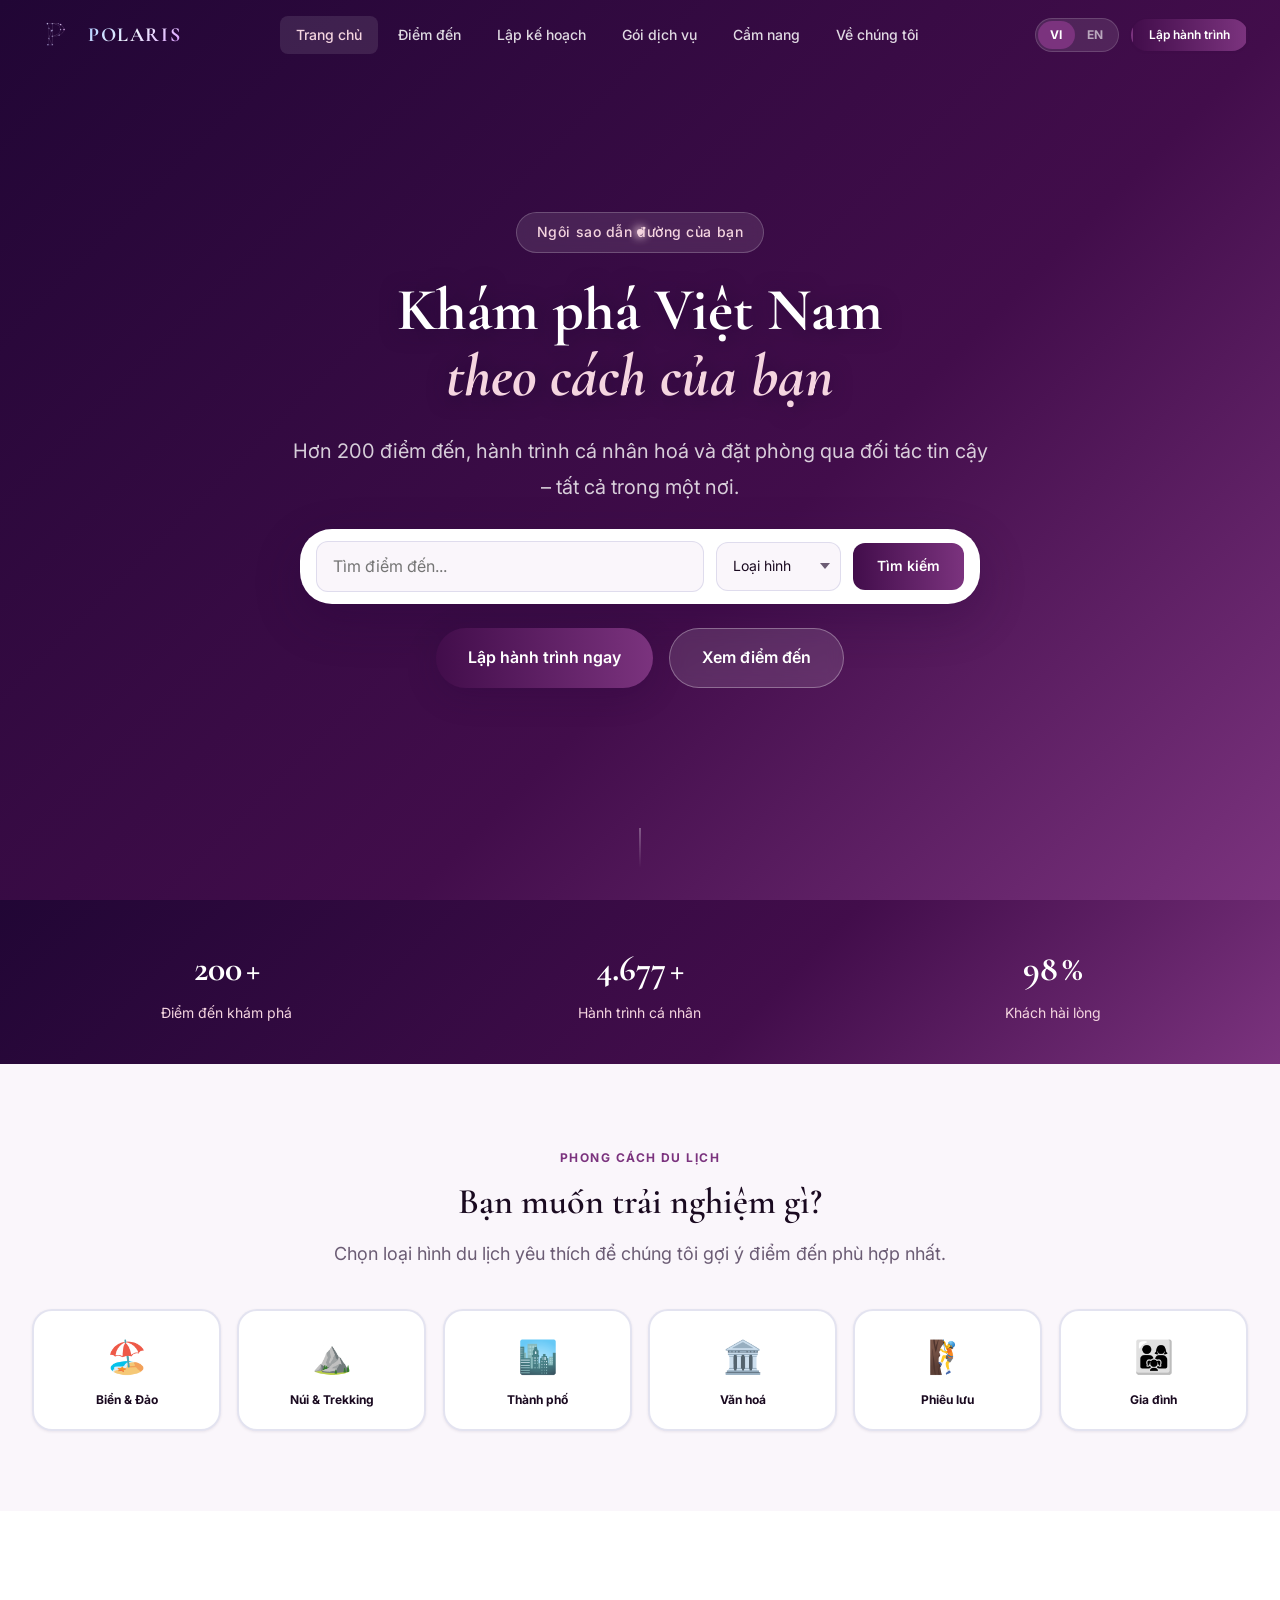
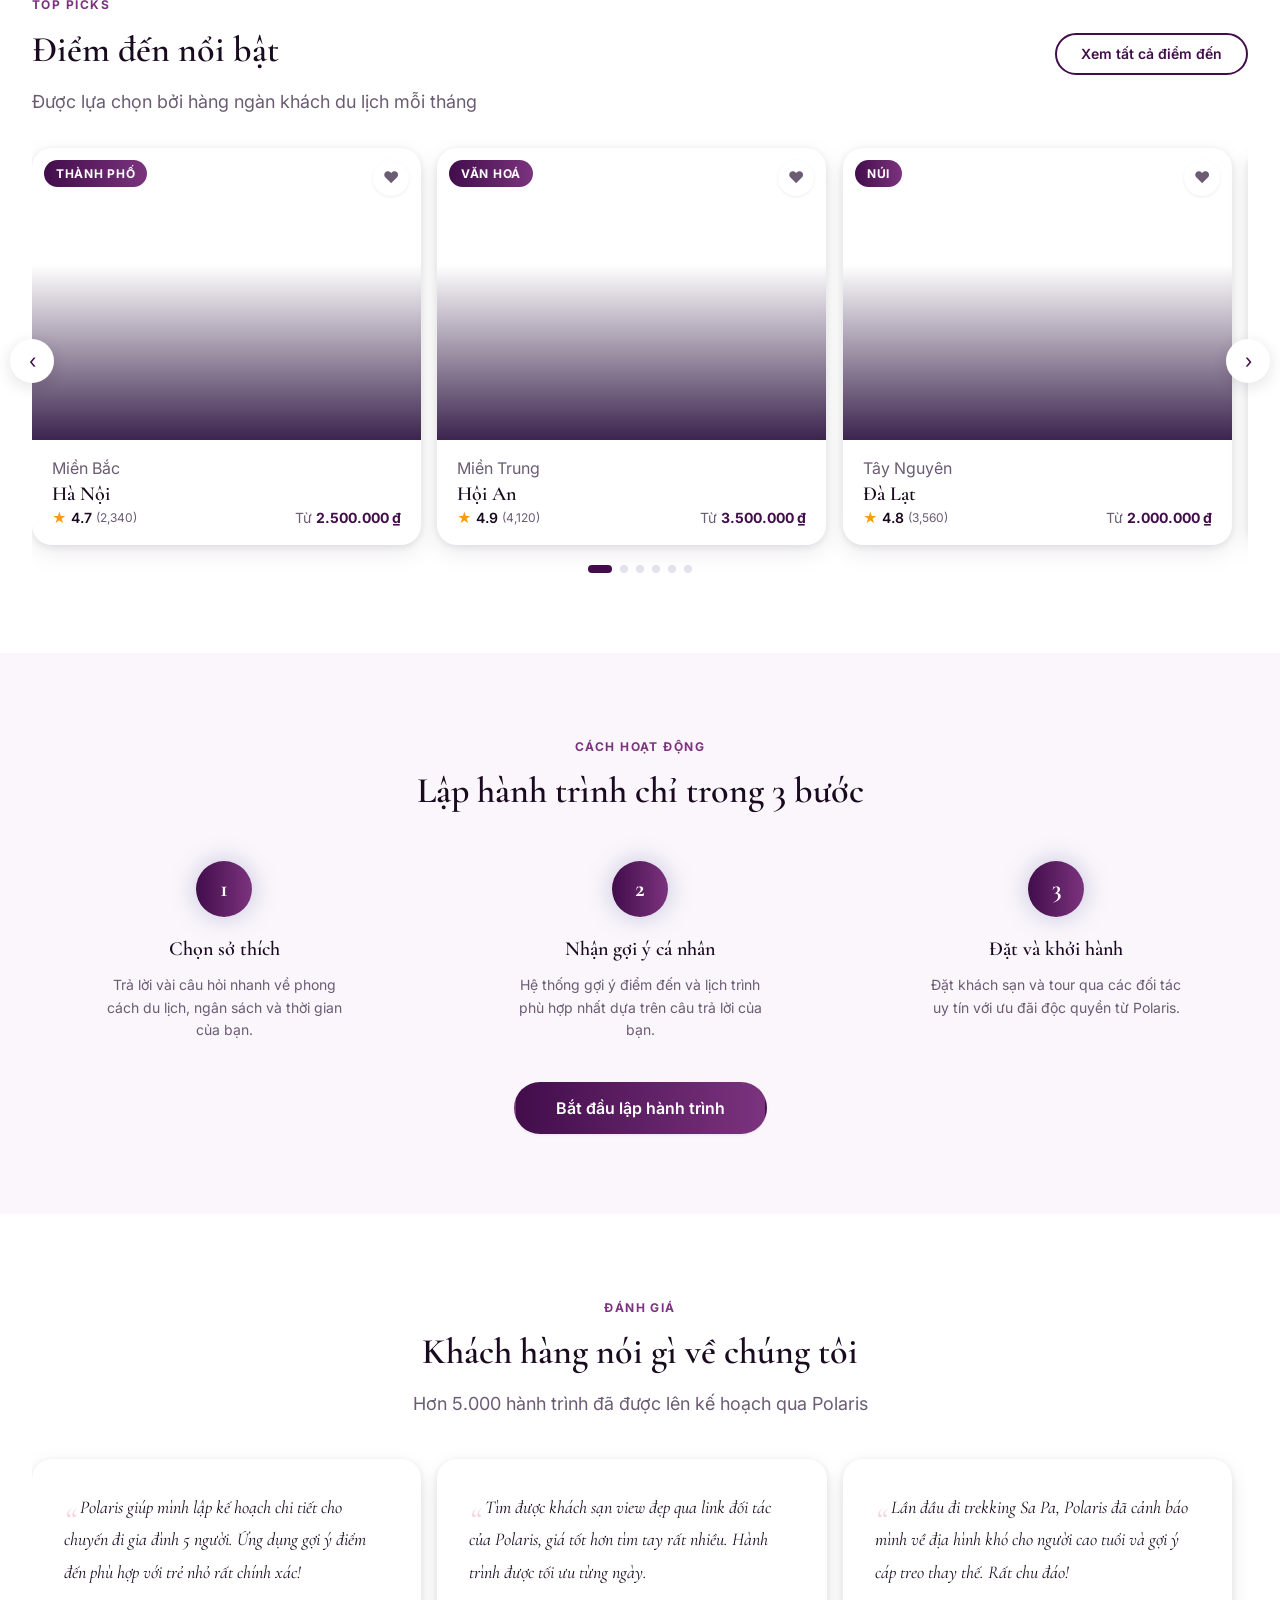
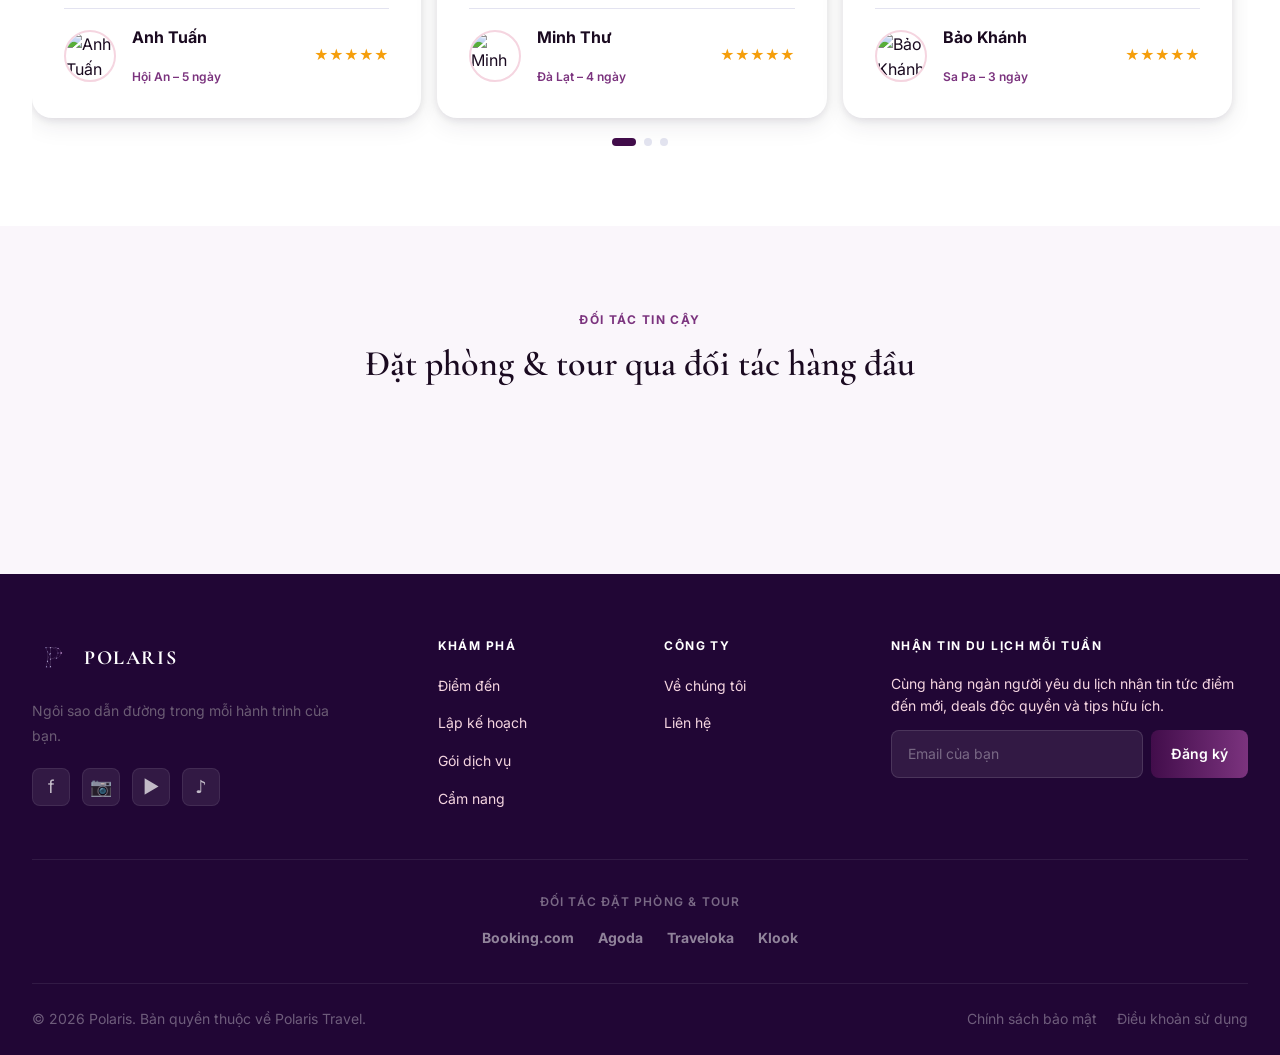
==== index.html @ 4ac60dcd "first commit" ====
<!doctype html>
<html lang="vi">
    <head>
        <meta charset="UTF-8" />
        <meta name="viewport" content="width=device-width, initial-scale=1.0" />
        <title>Polaris – Ngôi Sao Dẫn Đường Du Lịch Việt Nam</title>
        <meta
            name="description"
            content="Khám phá 200+ điểm đến Việt Nam, lập hành trình cá nhân hoá và đặt phòng qua đối tác tin cậy – tất cả trên Polaris."
        />
        <link rel="canonical" href="index.html" />

        <!-- Open Graph -->
        <meta
            property="og:title"
            content="Polaris – Du lịch Việt Nam theo cách của bạn"
        />
        <meta
            property="og:description"
            content="Hơn 200 điểm đến, hành trình cá nhân hoá và đặt phòng qua Booking.com, Agoda, Traveloka, Klook."
        />
        <meta
            property="og:image"
            content="https://images.unsplash.com/photo-1528360983277-13d401cdc186?w=1200&q=80"
        />
        <meta property="og:type" content="website" />

        <!-- Fonts -->
        <link rel="preconnect" href="https://fonts.googleapis.com" />
        <link rel="preconnect" href="https://fonts.gstatic.com" crossorigin />
        <link
            href="https://fonts.googleapis.com/css2?family=Cormorant+Garamond:ital,wght@0,400;0,600;0,700;1,400&family=Inter:wght@400;500;600;700&display=swap"
            rel="stylesheet"
        />

        <!-- CSS -->
        <link rel="stylesheet" href="css/variables.css" />
        <link rel="stylesheet" href="css/reset.css" />
        <link rel="stylesheet" href="css/base.css" />
        <link rel="stylesheet" href="css/layout.css" />
        <link rel="stylesheet" href="css/components/navbar.css" />
        <link rel="stylesheet" href="css/components/footer.css" />
        <link rel="stylesheet" href="css/components/hero.css" />
        <link rel="stylesheet" href="css/components/cards.css" />
        <link rel="stylesheet" href="css/components/buttons.css" />
        <link rel="stylesheet" href="css/components/forms.css" />
        <link rel="stylesheet" href="css/components/carousel.css" />
        <link rel="stylesheet" href="css/components/toast.css" />

        <style>
            /* === HOME-SPECIFIC === */
            .stats-strip {
                background: var(--gradient-hero);
                padding-block: var(--space-10);
            }
            .stats-strip .container {
                display: grid;
                grid-template-columns: repeat(3, 1fr);
                gap: var(--space-6);
                text-align: center;
            }
            .stat__number {
                font-family: var(--font-display);
                font-size: var(--text-4xl);
                font-weight: 700;
                color: white;
            }
            .stat__label {
                font-size: var(--text-sm);
                color: var(--text-on-dark-muted);
                margin-top: var(--space-1);
            }

            .pref-tiles {
                display: grid;
                grid-template-columns: repeat(3, 1fr);
                gap: var(--space-4);
            }
            @media (min-width: 640px) {
                .pref-tiles {
                    grid-template-columns: repeat(6, 1fr);
                }
            }
            .pref-tile {
                display: flex;
                flex-direction: column;
                align-items: center;
                gap: var(--space-2);
                padding: var(--space-5) var(--space-3);
                background: white;
                border-radius: var(--radius-xl);
                border: 2px solid var(--border-color);
                text-decoration: none;
                font-size: var(--text-xs);
                font-weight: 700;
                color: var(--text-primary);
                text-align: center;
                transition:
                    border-color 0.5s ease,
                    background 0.5s ease,
                    transform 0.5s ease,
                    box-shadow 0.5s ease,
                    color 0.5s ease;
                will-change: transform;
                box-shadow: var(--shadow-sm);
            }
            .pref-tile:hover {
                border-color: var(--color-secondary);
                background: rgba(102, 103, 171, 0.05);
                transform: translateY(-3px);
                box-shadow: var(--shadow-md);
                color: var(--color-primary);
            }
            .pref-tile__icon {
                font-size: 2rem;
                transition: transform 280ms cubic-bezier(0.34, 1.56, 0.64, 1);
            }

            .how-it-works {
                position: relative;
            }
            .how-steps {
                display: grid;
                grid-template-columns: 1fr;
                gap: var(--space-8);
            }
            @media (min-width: 768px) {
                .how-steps {
                    grid-template-columns: repeat(3, 1fr);
                }
            }
            .how-step {
                text-align: center;
            }
            .how-step__number {
                width: 56px;
                height: 56px;
                border-radius: 50%;
                background: var(--gradient-cta);
                color: white;
                font-family: var(--font-display);
                font-size: var(--text-2xl);
                font-weight: 700;
                display: flex;
                align-items: center;
                justify-content: center;
                margin: 0 auto var(--space-5);
                box-shadow: var(--shadow-glow);
            }
            .how-step__title {
                font-family: var(--font-display);
                font-size: var(--text-xl);
                color: var(--text-primary);
                margin-bottom: var(--space-3);
            }
            .how-step__desc {
                font-size: var(--text-sm);
                color: var(--text-muted);
                max-width: 28ch;
                margin-inline: auto;
            }

            .partner-marquee {
                overflow: hidden;
                padding-block: var(--space-6);
                width: 80%;
                max-width: 960px;
                margin-inline: auto;
                position: relative;
                mask-image: linear-gradient(
                    to right,
                    transparent 0%,
                    black 8%,
                    black 92%,
                    transparent 100%
                );
                -webkit-mask-image: linear-gradient(
                    to right,
                    transparent 0%,
                    black 8%,
                    black 92%,
                    transparent 100%
                );
            }
            .partner-marquee__track {
                display: flex;
                gap: var(--space-12);
                align-items: center;
                animation: marquee 60s linear infinite;
                width: max-content;
                will-change: transform;
            }
            .partner-marquee:hover .partner-marquee__track {
                animation-play-state: paused;
            }
            @keyframes marquee {
                from {
                    transform: translateX(0);
                }
                to {
                    transform: translateX(-50%);
                }
            }
            .partner-marquee__logo {
                height: 28px;
                opacity: 0.5;
                filter: grayscale(1);
                flex-shrink: 0;
                transition:
                    opacity 1s ease,
                    filter 0.8s ease;
            }
            .partner-marquee__logo:hover {
                opacity: 1;
                filter: grayscale(0);
            }

            .newsletter-section {
                background: var(--gradient-hero);
                padding-block: var(--space-16);
                text-align: center;
            }
            .newsletter-form {
                display: flex;
                gap: var(--space-3);
                max-width: 480px;
                margin-inline: auto;
                flex-wrap: wrap;
                justify-content: center;
                margin-top: var(--space-6);
            }
            .newsletter-input {
                flex: 1;
                min-width: 200px;
                padding: var(--space-4) var(--space-5);
                background: rgba(255, 255, 255, 0.12);
                border: 1px solid rgba(255, 255, 255, 0.25);
                border-radius: var(--radius-full);
                color: white;
                font-size: var(--text-base);
            }
            .newsletter-input::placeholder {
                color: rgba(255, 255, 255, 0.5);
            }
            .newsletter-input:focus {
                outline: none;
                background: rgba(255, 255, 255, 0.18);
                border-color: white;
            }

            /* === SEARCH ACTION MODAL === */
            .search-modal {
                position: fixed;
                inset: 0;
                z-index: var(--z-modal);
                display: flex;
                align-items: center;
                justify-content: center;
                padding: var(--space-4);
            }
            .search-modal[hidden] {
                display: none;
            }
            .search-modal__backdrop {
                position: absolute;
                inset: 0;
                background: rgba(33, 6, 53, 0.65);
                backdrop-filter: blur(4px);
            }
            .search-modal__card {
                position: relative;
                background: white;
                border-radius: var(--radius-2xl);
                padding: var(--space-8);
                max-width: 480px;
                width: 100%;
                box-shadow: var(--shadow-xl);
                z-index: 1;
            }
            .search-modal__close {
                position: absolute;
                top: var(--space-4);
                right: var(--space-4);
                width: 32px;
                height: 32px;
                border-radius: 50%;
                background: var(--bg-alt);
                color: var(--text-muted);
                font-size: var(--text-base);
                display: flex;
                align-items: center;
                justify-content: center;
                transition: background var(--transition-fast);
            }
            .search-modal__close:hover {
                background: var(--border-color);
            }
            .search-modal__title {
                font-family: var(--font-display);
                font-size: var(--text-2xl);
                color: var(--text-primary);
                margin-bottom: var(--space-2);
            }
            .search-modal__query {
                font-size: var(--text-sm);
                color: var(--color-secondary);
                font-weight: 600;
                margin-bottom: var(--space-6);
                min-height: 1.2em;
            }
            /* Planner quick-start modal */
            .planner-modal-section {
                margin-bottom: var(--space-5);
            }
            .planner-modal-label {
                font-weight: 700;
                font-size: var(--text-sm);
                color: var(--text-primary);
                margin-bottom: var(--space-3);
            }
            .planner-modal-chips {
                display: flex;
                flex-wrap: wrap;
                gap: var(--space-2);
            }
            .planner-chip {
                padding: var(--space-2) var(--space-4);
                border: 2px solid var(--border-color);
                border-radius: var(--radius-full);
                font-size: var(--text-sm);
                font-weight: 600;
                color: var(--text-muted);
                background: white;
                cursor: pointer;
                transition:
                    border-color var(--transition-fast),
                    background var(--transition-fast),
                    color var(--transition-fast);
            }
            .planner-chip:hover {
                border-color: var(--color-secondary);
                color: var(--color-primary);
            }
            .planner-chip.is-active {
                border-color: var(--color-secondary);
                background: rgba(102, 103, 171, 0.1);
                color: var(--color-primary);
            }
        </style>
    </head>
    <body>
        <!-- Skip link -->
        <a href="#main" class="skip-link" data-i18n="nav.skip"
            >Bỏ qua đến nội dung chính</a
        >

        <!-- ===== NAVBAR ===== -->
        <header class="navbar navbar--transparent">
            <div class="navbar__inner">
                <a href="index.html" class="navbar__brand">
                    <img
                        src="assets/images/logo.png"
                        alt="Polaris logo"
                        class="navbar__logo"
                    />
                    <span class="navbar__name">POLARIS</span>
                </a>

                <nav class="navbar__links" aria-label="Main navigation">
                    <a
                        href="index.html"
                        class="navbar__link"
                        data-nav-page="index.html"
                        data-i18n="nav.home"
                        >Trang chủ</a
                    >
                    <a
                        href="destinations.html"
                        class="navbar__link"
                        data-nav-page="destinations.html"
                        data-i18n="nav.destinations"
                        >Điểm đến</a
                    >
                    <a
                        href="planner.html"
                        class="navbar__link"
                        data-nav-page="planner.html"
                        data-i18n="nav.planner"
                        >Lập kế hoạch</a
                    >
                    <a
                        href="packages.html"
                        class="navbar__link"
                        data-nav-page="packages.html"
                        data-i18n="nav.packages"
                        >Gói dịch vụ</a
                    >
                    <a
                        href="blog.html"
                        class="navbar__link"
                        data-nav-page="blog.html"
                        data-i18n="nav.blog"
                        >Cẩm nang</a
                    >
                    <a
                        href="about.html"
                        class="navbar__link"
                        data-nav-page="about.html"
                        data-i18n="nav.about"
                        >Về chúng tôi</a
                    >
                </nav>

                <div class="navbar__actions">
                    <div
                        class="lang-toggle"
                        role="group"
                        aria-label="Chọn ngôn ngữ"
                    >
                        <button
                            class="lang-toggle__btn lang-toggle__btn--active"
                            data-lang="vi"
                        >
                            VI
                        </button>
                        <button class="lang-toggle__btn" data-lang="en">
                            EN
                        </button>
                    </div>
                    <a
                        href="planner.html"
                        class="navbar__cta btn btn--primary btn--sm"
                        data-i18n="nav.cta"
                        >Lập hành trình</a
                    >
                    <button
                        class="navbar__hamburger"
                        aria-expanded="false"
                        aria-controls="mobile-menu"
                        aria-label="Mở menu"
                    >
                        <span></span><span></span><span></span>
                    </button>
                </div>
            </div>

            <!-- Mobile menu -->
            <nav
                id="mobile-menu"
                class="navbar__mobile"
                aria-label="Mobile navigation"
            >
                <a
                    href="index.html"
                    class="navbar__mobile-link"
                    data-nav-page="index.html"
                    data-i18n="nav.home"
                    >Trang chủ</a
                >
                <a
                    href="destinations.html"
                    class="navbar__mobile-link"
                    data-nav-page="destinations.html"
                    data-i18n="nav.destinations"
                    >Điểm đến</a
                >
                <a
                    href="planner.html"
                    class="navbar__mobile-link"
                    data-nav-page="planner.html"
                    data-i18n="nav.planner"
                    >Lập kế hoạch</a
                >
                <a
                    href="packages.html"
                    class="navbar__mobile-link"
                    data-nav-page="packages.html"
                    data-i18n="nav.packages"
                    >Gói dịch vụ</a
                >
                <a
                    href="blog.html"
                    class="navbar__mobile-link"
                    data-nav-page="blog.html"
                    data-i18n="nav.blog"
                    >Cẩm nang</a
                >
                <a
                    href="about.html"
                    class="navbar__mobile-link"
                    data-nav-page="about.html"
                    data-i18n="nav.about"
                    >Về chúng tôi</a
                >
                <a
                    href="contact.html"
                    class="navbar__mobile-link"
                    data-nav-page="contact.html"
                    data-i18n="nav.contact"
                    >Liên hệ</a
                >
                <div class="navbar__mobile-actions">
                    <div
                        class="lang-toggle"
                        role="group"
                        aria-label="Chọn ngôn ngữ"
                    >
                        <button
                            class="lang-toggle__btn lang-toggle__btn--active"
                            data-lang="vi"
                        >
                            VI
                        </button>
                        <button class="lang-toggle__btn" data-lang="en">
                            EN
                        </button>
                    </div>
                    <a
                        href="planner.html"
                        class="navbar__mobile-cta btn btn--primary"
                        data-i18n="nav.cta"
                        >Lập hành trình</a
                    >
                </div>
            </nav>
        </header>

        <!-- ===== MAIN ===== -->
        <main id="main" class="main--hero">
            <!-- ===== HERO ===== -->
            <section class="hero" aria-label="Hero">
                <div
                    class="hero__bg"
                    style="
                        background-image: url(&quot;https://images.unsplash.com/photo-1528360983277-13d401cdc186?w=1600&q=80&quot;);
                    "
                ></div>
                <canvas id="star-canvas" aria-hidden="true"></canvas>

                <div class="hero__content">
                    <span class="hero__label">
                        <span class="hero__label-dot" aria-hidden="true"></span>
                        <span data-i18n="hero.label"
                            >Ngôi sao dẫn đường của bạn</span
                        >
                    </span>

                    <h1 class="hero__title">
                        <span data-i18n="hero.title.line1"
                            >Khám phá Việt Nam</span
                        ><br />
                        <em data-i18n="hero.title.line2">theo cách của bạn</em>
                    </h1>

                    <p class="hero__subtitle" data-i18n="hero.subtitle">
                        Hơn 200 điểm đến, hành trình cá nhân hoá và đặt phòng
                        qua đối tác tin cậy – tất cả trong một nơi.
                    </p>

                    <!-- Search bar -->
                    <div class="hero__search" role="search">
                        <div class="hero__search-body">
                            <input
                                class="hero__search-input"
                                type="search"
                                id="hero-search"
                                placeholder="Tìm điểm đến..."
                                autocomplete="off"
                                list="dest-suggestions"
                            />
                            <datalist id="dest-suggestions"></datalist>
                            <select
                                class="hero__search-select"
                                id="type-filter"
                                aria-label="Lọc theo loại hình"
                            >
                                <option value="" data-i18n="dest.filter.type">
                                    Loại hình
                                </option>
                                <option
                                    value="beach"
                                    data-i18n="dest.type.beach"
                                >
                                    Biển
                                </option>
                                <option
                                    value="mountain"
                                    data-i18n="dest.type.mountain"
                                >
                                    Núi
                                </option>
                                <option value="city" data-i18n="dest.type.city">
                                    Thành phố
                                </option>
                                <option
                                    value="cultural"
                                    data-i18n="dest.type.cultural"
                                >
                                    Văn hoá
                                </option>
                                <option
                                    value="nature"
                                    data-i18n="dest.type.nature"
                                >
                                    Thiên nhiên
                                </option>
                                <option
                                    value="adventure"
                                    data-i18n="dest.type.adventure"
                                >
                                    Phiêu lưu
                                </option>
                            </select>
                            <button
                                class="hero__search-btn"
                                id="hero-search-btn"
                                data-i18n="hero.search.btn"
                            >
                                🔍 Tìm điểm đến
                            </button>
                        </div>
                    </div>

                    <div class="hero__ctas">
                        <button
                            class="btn-hero-primary"
                            id="hero-planner-cta"
                            data-i18n="hero.cta.primary"
                        >
                            ✨ Lập hành trình ngay
                        </button>
                        <a
                            href="destinations.html"
                            class="btn-hero-secondary"
                            data-i18n="hero.cta.secondary"
                            >Xem điểm đến →</a
                        >
                    </div>
                </div>

                <div class="hero__scroll" aria-hidden="true">
                    <div class="hero__scroll-line"></div>
                </div>
            </section>

            <!-- ===== STATS STRIP ===== -->
            <section class="stats-strip" aria-label="Statistics">
                <div class="container">
                    <div class="text-center">
                        <span
                            class="stat__number"
                            id="stat-destinations"
                            data-target="200"
                            >0</span
                        >
                        <span class="stat__number">+</span>
                        <p
                            class="stat__label"
                            data-i18n="stats.destinations_label"
                        >
                            Điểm đến khám phá
                        </p>
                    </div>
                    <div class="text-center">
                        <span
                            class="stat__number"
                            id="stat-itineraries"
                            data-target="5000"
                            >0</span
                        >
                        <span class="stat__number">+</span>
                        <p
                            class="stat__label"
                            data-i18n="stats.itineraries_label"
                        >
                            Hành trình cá nhân
                        </p>
                    </div>
                    <div class="text-center">
                        <span
                            class="stat__number"
                            id="stat-satisfaction"
                            data-target="98"
                            >0</span
                        >
                        <span class="stat__number">%</span>
                        <p
                            class="stat__label"
                            data-i18n="stats.satisfaction_label"
                        >
                            Khách hài lòng
                        </p>
                    </div>
                </div>
            </section>

            <!-- ===== PREFERENCE TILES ===== -->
            <section class="section section--alt" aria-labelledby="pref-title">
                <div class="container">
                    <div class="text-center reveal">
                        <span class="section-label" data-i18n="pref.label"
                            >Phong cách du lịch</span
                        >

                        <h2
                            class="section-title"
                            id="pref-title"
                            data-i18n="pref.title"
                        >
                            Bạn muốn trải nghiệm gì?
                        </h2>
                        <p
                            class="section-subtitle"
                            style="margin-inline: auto"
                            data-i18n="pref.subtitle"
                        >
                            Chọn loại hình du lịch yêu thích để chúng tôi gợi ý
                            điểm đến phù hợp nhất.
                        </p>
                    </div>
                    <div
                        class="pref-tiles reveal-group reveal"
                        style="margin-top: var(--space-10)"
                    >
                        <a
                            href="destinations.html?type=beach"
                            class="pref-tile"
                        >
                            <span class="pref-tile__icon">🏖️</span>
                            <span data-i18n="pref.beach">Biển & Đảo</span>
                        </a>
                        <a
                            href="destinations.html?type=mountain"
                            class="pref-tile"
                        >
                            <span class="pref-tile__icon">⛰️</span>
                            <span data-i18n="pref.mountain"
                                >Núi & Trekking</span
                            >
                        </a>
                        <a href="destinations.html?type=city" class="pref-tile">
                            <span class="pref-tile__icon">🏙️</span>
                            <span data-i18n="pref.city">Thành phố</span>
                        </a>
                        <a
                            href="destinations.html?type=cultural"
                            class="pref-tile"
                        >
                            <span class="pref-tile__icon">🏛️</span>
                            <span data-i18n="pref.culture">Văn hoá</span>
                        </a>
                        <a
                            href="destinations.html?type=adventure"
                            class="pref-tile"
                        >
                            <span class="pref-tile__icon">🧗</span>
                            <span data-i18n="pref.adventure">Phiêu lưu</span>
                        </a>
                        <a href="planner.html?group=family" class="pref-tile">
                            <span class="pref-tile__icon">👨‍👩‍👧</span>
                            <span data-i18n="pref.family">Gia đình</span>
                        </a>
                    </div>
                </div>
            </section>

            <!-- ===== FEATURED DESTINATIONS CAROUSEL ===== -->
            <section class="section" aria-labelledby="featured-title">
                <div class="container">
                    <div
                        class="flex--between flex reveal"
                        style="
                            flex-wrap: wrap;
                            gap: var(--space-4);
                            margin-bottom: var(--space-8);
                        "
                    >
                        <div>
                            <span class="section-label">Top picks</span>
                            <h2
                                class="section-title"
                                id="featured-title"
                                data-i18n="featured.title"
                            >
                                Điểm đến nổi bật
                            </h2>
                            <p
                                class="section-subtitle"
                                data-i18n="featured.subtitle"
                            >
                                Được lựa chọn bởi hàng ngàn khách du lịch mỗi
                                tháng
                            </p>
                        </div>
                        <a
                            href="destinations.html"
                            class="btn btn--secondary"
                            data-i18n="featured.viewAll"
                            >Xem tất cả điểm đến</a
                        >
                    </div>

                    <div
                        class="carousel carousel--multi"
                        id="featured-carousel"
                        aria-label="Featured destinations"
                    >
                        <div class="carousel__track-wrap">
                            <div class="carousel__track" id="featured-track">
                                <!-- Cards injected by home.js -->
                            </div>
                        </div>
                        <button
                            class="carousel__btn carousel__btn--prev"
                            aria-label="Trước"
                        >
                            &#8249;
                        </button>
                        <button
                            class="carousel__btn carousel__btn--next"
                            aria-label="Tiếp theo"
                        >
                            &#8250;
                        </button>
                        <div
                            class="carousel__dots"
                            aria-label="Slide navigation"
                        ></div>
                    </div>
                </div>
            </section>

            <!-- ===== HOW IT WORKS ===== -->
            <section
                class="section section--alt how-it-works"
                aria-labelledby="howit-title"
            >
                <div class="container">
                    <div class="text-center reveal">
                        <span class="section-label" data-i18n="howit.label"
                            >Cách hoạt động</span
                        >
                        <h2
                            class="section-title"
                            id="howit-title"
                            data-i18n="howit.title"
                        >
                            Lập hành trình chỉ trong 3 bước
                        </h2>
                    </div>
                    <div
                        class="how-steps reveal-group reveal"
                        style="margin-top: var(--space-12)"
                    >
                        <div class="how-step">
                            <div class="how-step__number" aria-hidden="true">
                                1
                            </div>
                            <h3
                                class="how-step__title"
                                data-i18n="howit.step1.title"
                            >
                                Chọn sở thích
                            </h3>
                            <p
                                class="how-step__desc"
                                data-i18n="howit.step1.desc"
                            >
                                Trả lời vài câu hỏi nhanh về phong cách du lịch,
                                ngân sách và thời gian của bạn.
                            </p>
                        </div>
                        <div class="how-step">
                            <div class="how-step__number" aria-hidden="true">
                                2
                            </div>
                            <h3
                                class="how-step__title"
                                data-i18n="howit.step2.title"
                            >
                                Nhận gợi ý cá nhân
                            </h3>
                            <p
                                class="how-step__desc"
                                data-i18n="howit.step2.desc"
                            >
                                Hệ thống gợi ý điểm đến và lịch trình phù hợp
                                nhất dựa trên câu trả lời của bạn.
                            </p>
                        </div>
                        <div class="how-step">
                            <div class="how-step__number" aria-hidden="true">
                                3
                            </div>
                            <h3
                                class="how-step__title"
                                data-i18n="howit.step3.title"
                            >
                                Đặt và khởi hành
                            </h3>
                            <p
                                class="how-step__desc"
                                data-i18n="howit.step3.desc"
                            >
                                Đặt khách sạn và tour qua các đối tác uy tín với
                                ưu đãi độc quyền từ Polaris.
                            </p>
                        </div>
                    </div>
                    <div
                        class="text-center reveal"
                        style="margin-top: var(--space-10)"
                    >
                        <a
                            href="planner.html"
                            class="btn btn--primary btn--lg"
                            data-i18n="howit.cta"
                            >Bắt đầu lập hành trình</a
                        >
                    </div>
                </div>
            </section>

            <!-- ===== TESTIMONIALS ===== -->
            <section class="section" aria-labelledby="testimonials-title">
                <div class="container">
                    <div
                        class="text-center reveal"
                        style="margin-bottom: var(--space-10)"
                    >
                        <span class="section-label">Đánh giá</span>
                        <h2
                            class="section-title"
                            id="testimonials-title"
                            data-i18n="testimonials.title"
                        >
                            Khách hàng nói gì về chúng tôi
                        </h2>
                        <p
                            class="section-subtitle"
                            style="margin-inline: auto"
                            data-i18n="testimonials.subtitle"
                        >
                            Hơn 5.000 hành trình đã được lên kế hoạch qua
                            Polaris
                        </p>
                    </div>
                    <div
                        class="carousel carousel--multi"
                        id="testimonials-carousel"
                        aria-label="Customer testimonials"
                    >
                        <div class="carousel__track-wrap">
                            <div
                                class="carousel__track"
                                id="testimonials-track"
                            >
                                <!-- Injected by home.js -->
                            </div>
                        </div>
                        <div class="carousel__dots"></div>
                    </div>
                </div>
            </section>

            <!-- ===== PARTNER LOGOS ===== -->
            <section
                class="section section--alt"
                aria-labelledby="partners-title"
            >
                <div class="container text-center reveal">
                    <span class="section-label" data-i18n="partners.label"
                        >Đối tác tin cậy</span
                    >
                    <h2
                        class="section-title"
                        id="partners-title"
                        data-i18n="partners.title"
                    >
                        Đặt phòng & tour qua đối tác hàng đầu
                    </h2>
                </div>
                <div
                    class="partner-marquee"
                    aria-hidden="true"
                    style="margin-top: var(--space-8)"
                >
                    <div class="partner-marquee__track" id="partner-track">
                        <!-- Duplicated for seamless loop by home.js -->
                    </div>
                </div>
            </section>

            <!-- ===== NEWSLETTER ===== -->
        </main>

        <!-- ===== PLANNER QUICK-START MODAL ===== -->
        <div
            id="planner-start-modal"
            class="search-modal"
            hidden
            aria-modal="true"
            role="dialog"
            aria-labelledby="planner-modal-title"
        >
            <div
                class="search-modal__backdrop"
                id="planner-modal-backdrop"
            ></div>
            <div class="search-modal__card" style="max-width: 520px">
                <button
                    class="search-modal__close"
                    id="planner-modal-close"
                    aria-label="Đóng"
                >
                    ✕
                </button>
                <h2 class="search-modal__title" id="planner-modal-title">
                    Lập hành trình của bạn
                </h2>
                <p class="search-modal__query">
                    Trả lời nhanh để Polaris gợi ý phù hợp hơn
                </p>

                <div class="planner-modal-section">
                    <p class="planner-modal-label">Ai đi cùng bạn?</p>
                    <div class="planner-modal-chips" id="modal-group">
                        <button class="planner-chip" data-value="solo">
                            🧑 Một mình
                        </button>
                        <button class="planner-chip" data-value="couple">
                            👫 Cặp đôi
                        </button>
                        <button class="planner-chip" data-value="group">
                            👥 Nhóm bạn
                        </button>
                        <button class="planner-chip" data-value="family">
                            👨‍👩‍👧 Gia đình
                        </button>
                    </div>
                </div>

                <div class="planner-modal-section">
                    <p class="planner-modal-label">Thời gian chuyến đi?</p>
                    <div class="planner-modal-chips" id="modal-duration">
                        <button class="planner-chip" data-value="3">
                            2–3 ngày
                        </button>
                        <button class="planner-chip" data-value="5">
                            4–5 ngày
                        </button>
                        <button class="planner-chip" data-value="7">
                            7 ngày
                        </button>
                        <button class="planner-chip" data-value="10">
                            10+ ngày
                        </button>
                    </div>
                </div>

                <div class="planner-modal-section">
                    <p class="planner-modal-label">Ngân sách dự kiến?</p>
                    <div class="planner-modal-chips" id="modal-budget">
                        <button class="planner-chip" data-value="budget">
                            💚 Tiết kiệm
                        </button>
                        <button class="planner-chip" data-value="mid">
                            💛 Trung bình
                        </button>
                        <button class="planner-chip" data-value="luxury">
                            💜 Cao cấp
                        </button>
                    </div>
                </div>

                <button
                    class="btn btn--primary"
                    id="planner-modal-start"
                    style="width: 100%; margin-top: var(--space-2)"
                >
                    Bắt đầu lập hành trình →
                </button>
            </div>
        </div>

        <!-- ===== FOOTER ===== -->
        <footer class="footer">
            <div class="container">
                <div class="footer__grid">
                    <!-- Brand -->
                    <div class="footer__brand">
                        <div class="footer__logo-wrap">
                            <img
                                src="assets/images/logo.png"
                                alt="Polaris logo"
                                class="footer__logo"
                            />
                            <span class="footer__name">POLARIS</span>
                        </div>
                        <p class="footer__tagline" data-i18n="footer.tagline">
                            Ngôi sao dẫn đường trong mỗi hành trình của bạn.
                        </p>
                        <div class="footer__socials">
                            <a
                                href="#"
                                class="footer__social"
                                aria-label="Facebook"
                                >f</a
                            >
                            <a
                                href="#"
                                class="footer__social"
                                aria-label="Instagram"
                                >📷</a
                            >
                            <a
                                href="#"
                                class="footer__social"
                                aria-label="YouTube"
                                >▶</a
                            >
                            <a
                                href="#"
                                class="footer__social"
                                aria-label="TikTok"
                                >♪</a
                            >
                        </div>
                    </div>
                    <!-- Explore -->
                    <div class="footer__col">
                        <h3
                            class="footer__col-title"
                            data-i18n="footer.links.explore"
                        >
                            Khám phá
                        </h3>
                        <ul class="footer__links">
                            <li>
                                <a
                                    href="destinations.html"
                                    class="footer__link"
                                    data-i18n="nav.destinations"
                                    >Điểm đến</a
                                >
                            </li>
                            <li>
                                <a
                                    href="planner.html"
                                    class="footer__link"
                                    data-i18n="nav.planner"
                                    >Lập kế hoạch</a
                                >
                            </li>
                            <li>
                                <a
                                    href="packages.html"
                                    class="footer__link"
                                    data-i18n="nav.packages"
                                    >Gói dịch vụ</a
                                >
                            </li>
                            <li>
                                <a
                                    href="blog.html"
                                    class="footer__link"
                                    data-i18n="nav.blog"
                                    >Cẩm nang</a
                                >
                            </li>
                        </ul>
                    </div>
                    <!-- Company -->
                    <div class="footer__col">
                        <h3
                            class="footer__col-title"
                            data-i18n="footer.links.company"
                        >
                            Công ty
                        </h3>
                        <ul class="footer__links">
                            <li>
                                <a
                                    href="about.html"
                                    class="footer__link"
                                    data-i18n="nav.about"
                                    >Về chúng tôi</a
                                >
                            </li>
                            <li>
                                <a
                                    href="contact.html"
                                    class="footer__link"
                                    data-i18n="nav.contact"
                                    >Liên hệ</a
                                >
                            </li>
                        </ul>
                    </div>
                    <!-- Newsletter -->
                    <div class="footer__col">
                        <h3
                            class="footer__col-title"
                            data-i18n="footer.newsletter.title"
                        >
                            Nhận tin du lịch mỗi tuần
                        </h3>
                        <div class="footer__newsletter">
                            <p data-i18n="newsletter.subtitle">
                                Cùng hàng ngàn người yêu du lịch nhận tin tức
                                điểm đến mới.
                            </p>
                            <form
                                class="footer__newsletter-form"
                                id="footer-newsletter-form"
                                novalidate
                            >
                                <input
                                    class="footer__newsletter-input"
                                    type="email"
                                    placeholder="Email của bạn"
                                    data-i18n-placeholder="newsletter.placeholder"
                                    aria-label="Email"
                                />
                                <button
                                    type="submit"
                                    class="footer__newsletter-btn"
                                    data-i18n="newsletter.btn"
                                >
                                    Đăng ký
                                </button>
                            </form>
                        </div>
                    </div>
                </div>

                <!-- Partners -->
                <div class="footer__partners">
                    <p
                        class="footer__partners-label"
                        data-i18n="footer.partners"
                    >
                        Đối tác đặt phòng & tour
                    </p>
                    <div class="footer__partner-logos">
                        <span
                            class="footer__partner-logo"
                            style="
                                color: white;
                                font-weight: 700;
                                font-size: var(--text-sm);
                                opacity: 0.5;
                            "
                            >Booking.com</span
                        >
                        <span
                            class="footer__partner-logo"
                            style="
                                color: white;
                                font-weight: 700;
                                font-size: var(--text-sm);
                                opacity: 0.5;
                            "
                            >Agoda</span
                        >
                        <span
                            class="footer__partner-logo"
                            style="
                                color: white;
                                font-weight: 700;
                                font-size: var(--text-sm);
                                opacity: 0.5;
                            "
                            >Traveloka</span
                        >
                        <span
                            class="footer__partner-logo"
                            style="
                                color: white;
                                font-weight: 700;
                                font-size: var(--text-sm);
                                opacity: 0.5;
                            "
                            >Klook</span
                        >
                    </div>
                </div>

                <!-- Bottom -->
                <div class="footer__bottom">
                    <p class="footer__copyright" data-i18n="footer.copyright">
                        © 2026 Polaris. Bản quyền thuộc về Polaris Travel.
                    </p>
                    <div class="footer__legal">
                        <a href="#">Chính sách bảo mật</a>
                        <a href="#">Điều khoản sử dụng</a>
                    </div>
                </div>
            </div>
        </footer>

        <script type="module" src="js/pages/home.js"></script>
    </body>
</html>
---- css/variables.css ----
:root {
    /* === COLOR PALETTE: MOON === */
    --color-lightest: #f5d5e0;
    --color-secondary: #6667ab;
    --color-accent: #7b337e;
    --color-primary: #420d4b;
    --color-darkest: #210635;

    /* Semantic */
    --bg-page: #ffffff;
    --bg-alt: #faf6fb;
    --bg-dark: var(--color-darkest);
    --text-primary: #1a0a20;
    --text-muted: #6b5c74;
    --text-on-dark: #ffffff;
    --text-on-dark-muted: var(--color-lightest);
    --border-color: rgba(102, 103, 171, 0.18);

    /* Gradients */
    --gradient-hero: linear-gradient(
        135deg,
        #210635 0%,
        #420d4b 60%,
        #7b337e 100%
    );
    --gradient-card: linear-gradient(
        180deg,
        transparent 40%,
        rgba(33, 6, 53, 0.88) 100%
    );
    --gradient-cta: linear-gradient(90deg, #420d4b, #7b337e);
    --gradient-soft: linear-gradient(135deg, #faf6fb 0%, #f0e8f5 100%);

    /* === TYPOGRAPHY === */
    --font-display: "Cormorant Garamond", Georgia, serif;
    --font-body: "Inter", system-ui, -apple-system, sans-serif;

    --text-xs: 0.75rem;
    --text-sm: 0.875rem;
    --text-base: 1rem;
    --text-lg: 1.125rem;
    --text-xl: 1.25rem;
    --text-2xl: 1.5rem;
    --text-3xl: 1.875rem;
    --text-4xl: 2.25rem;
    --text-5xl: 3rem;
    --text-6xl: 3.75rem;

    --leading-tight: 1.25;
    --leading-normal: 1.6;
    --leading-loose: 1.8;

    /* === SPACING === */
    --space-1: 0.25rem;
    --space-2: 0.5rem;
    --space-3: 0.75rem;
    --space-4: 1rem;
    --space-5: 1.25rem;
    --space-6: 1.5rem;
    --space-8: 2rem;
    --space-10: 2.5rem;
    --space-12: 3rem;
    --space-16: 4rem;
    --space-20: 5rem;
    --space-24: 6rem;

    /* === LAYOUT === */
    --container-sm: 640px;
    --container-md: 768px;
    --container-lg: 1024px;
    --container-xl: 1280px;
    --container-2xl: 1440px;
    --container-pad: clamp(1rem, 4vw, 2rem);

    /* === BORDERS === */
    --radius-sm: 4px;
    --radius-md: 8px;
    --radius-lg: 12px;
    --radius-xl: 20px;
    --radius-2xl: 32px;
    --radius-full: 9999px;

    /* === SHADOWS === */
    --shadow-sm: 0 1px 3px rgba(33, 6, 53, 0.08);
    --shadow-md: 0 4px 16px rgba(33, 6, 53, 0.12);
    --shadow-lg: 0 8px 32px rgba(33, 6, 53, 0.18);
    --shadow-xl: 0 16px 48px rgba(33, 6, 53, 0.24);
    --shadow-glow: 0 0 24px rgba(102, 103, 171, 0.35);
    --shadow-card:
        0 2px 8px rgba(33, 6, 53, 0.1), 0 8px 24px rgba(33, 6, 53, 0.08);

    /* === TRANSITIONS === */
    --transition-fast: 150ms ease;
    --transition-base: 250ms ease;
    --transition-slow: 400ms ease;
    --transition-spring: 300ms cubic-bezier(0.34, 1.56, 0.64, 1);

    /* === Z-INDEX === */
    --z-below: -1;
    --z-base: 0;
    --z-raised: 10;
    --z-dropdown: 100;
    --z-sticky: 200;
    --z-modal: 300;
    --z-toast: 400;

    /* === NAVBAR === */
    --navbar-height: 70px;
}

@media (prefers-reduced-motion: reduce) {
    *,
    *::before,
    *::after {
        animation-duration: 0.01ms;
        transition-duration: 0.01ms;
    }
}
---- css/base.css ----
/* Base — typography, body, global elements
   Requires: variables.css
   Fonts loaded via Google CDN in each HTML <head> */

body {
    font-family: var(--font-body);
    font-size: var(--text-base);
    line-height: var(--leading-normal);
    color: var(--text-primary);
    background-color: var(--bg-page);
    -webkit-font-smoothing: antialiased;
    -moz-osx-font-smoothing: grayscale;
}

/* === HEADINGS === */
h1,
h2,
h3 {
    font-family: var(--font-display);
    font-weight: 600;
    line-height: var(--leading-tight);
    color: var(--text-primary);
}

h4,
h5,
h6 {
    font-family: var(--font-body);
    font-weight: 600;
    line-height: var(--leading-tight);
    color: var(--text-primary);
}

h1 {
    font-size: var(--text-4xl);
}
h2 {
    font-size: var(--text-3xl);
}
h3 {
    font-size: var(--text-2xl);
}
h4 {
    font-size: var(--text-xl);
}
h5 {
    font-size: var(--text-lg);
}
h6 {
    font-size: var(--text-base);
}

@media (min-width: 768px) {
    h1 {
        font-size: var(--text-5xl);
    }
    h2 {
        font-size: var(--text-4xl);
    }
    h3 {
        font-size: var(--text-3xl);
    }
}

/* === PARAGRAPHS & TEXT === */
p {
    color: var(--text-muted);
}

p + p {
    margin-top: var(--space-4);
}

strong {
    font-weight: 600;
    color: var(--text-primary);
}

em {
    font-style: italic;
}

small {
    font-size: var(--text-sm);
}

/* === LINKS === */
a {
    color: var(--color-secondary);
    transition: color var(--transition-fast);
}

a:hover {
    color: var(--color-accent);
}

a:focus-visible {
    outline: 2px solid var(--color-secondary);
    outline-offset: 3px;
    border-radius: var(--radius-sm);
}

/* === FOCUS (global) === */
:focus-visible {
    outline: 2px solid var(--color-secondary);
    outline-offset: 3px;
}

/* Remove focus ring for mouse users but keep for keyboard */
:focus:not(:focus-visible) {
    outline: none;
}

/* === SKIP LINK (a11y) === */
.skip-link {
    position: absolute;
    top: var(--space-2);
    left: var(--space-2);
    z-index: var(--z-toast);
    padding: var(--space-2) var(--space-4);
    background: var(--color-primary);
    color: white;
    border-radius: var(--radius-md);
    font-size: var(--text-sm);
    font-weight: 600;
    transform: translateY(-150%);
    transition: transform var(--transition-fast);
}

.skip-link:focus {
    transform: translateY(0);
}

/* === IMAGES === */
img {
    width: 100%;
    height: auto;
    object-fit: cover;
}

img[data-src] {
    opacity: 0;
    transition: opacity var(--transition-slow);
}
img[data-src].loaded {
    opacity: 1;
}

/* === SELECTION === */
::selection {
    background: var(--color-accent);
    color: white;
}

/* === SCROLLBAR (Webkit) === */
::-webkit-scrollbar {
    width: 6px;
    height: 6px;
}
::-webkit-scrollbar-track {
    background: var(--bg-alt);
}
::-webkit-scrollbar-thumb {
    background: var(--color-secondary);
    border-radius: var(--radius-full);
}
::-webkit-scrollbar-thumb:hover {
    background: var(--color-primary);
}

/* === HORIZONTAL RULE === */
hr {
    border: none;
    border-top: 1px solid var(--border-color);
    margin: var(--space-8) 0;
}

/* === BLOCKQUOTE === */
blockquote {
    border-left: 4px solid var(--color-accent);
    padding: var(--space-4) var(--space-6);
    background: var(--bg-alt);
    border-radius: 0 var(--radius-md) var(--radius-md) 0;
    font-family: var(--font-display);
    font-style: italic;
    font-size: var(--text-lg);
    color: var(--color-primary);
}

/* === CODE === */
code {
    font-size: var(--text-sm);
    background: var(--bg-alt);
    padding: 2px var(--space-2);
    border-radius: var(--radius-sm);
    border: 1px solid var(--border-color);
    color: var(--color-accent);
}

/* === SECTION TITLE PATTERN === */
.section-label {
    display: inline-block;
    font-size: var(--text-xs);
    font-weight: 700;
    letter-spacing: 0.12em;
    text-transform: uppercase;
    color: var(--color-accent);
    margin-bottom: var(--space-3);
}

.section-title {
    font-family: var(--font-display);
    font-size: var(--text-3xl);
    color: var(--text-primary);
    margin-bottom: var(--space-4);
}

.section-title--white {
    color: white;
}

.section-subtitle {
    font-size: var(--text-lg);
    color: var(--text-muted);
}

.section-subtitle--white {
    color: var(--text-on-dark-muted);
}

@media (min-width: 768px) {
    .section-title {
        font-size: var(--text-4xl);
    }
}

/* === VISUALLY HIDDEN (a11y) === */
.sr-only {
    position: absolute;
    width: 1px;
    height: 1px;
    padding: 0;
    margin: -1px;
    overflow: hidden;
    clip: rect(0, 0, 0, 0);
    white-space: nowrap;
    border: 0;
}

/* === DARK SECTION TEXT OVERRIDES === */
.section--dark h1,
.section--dark h2,
.section--dark h3,
.section--dark h4 {
    color: var(--text-on-dark);
}

.section--dark p {
    color: var(--text-on-dark-muted);
}
---- css/layout.css ----
/* Layout — container, grid system, section wrappers, utilities
   Requires: variables.css */

/* === CONTAINER === */
.container {
    width: 100%;
    max-width: var(--container-xl);
    margin-inline: auto;
    padding-inline: var(--container-pad);
}

.container--sm {
    max-width: var(--container-sm);
}
.container--md {
    max-width: var(--container-md);
}
.container--lg {
    max-width: var(--container-lg);
}
.container--2xl {
    max-width: var(--container-2xl);
}

/* === SECTION === */
.section {
    padding-block: var(--space-12);
}

.section--dark {
    background-color: var(--color-darkest);
}

.section--alt {
    background-color: var(--bg-alt);
}

.section--primary {
    background: var(--gradient-hero);
}

@media (min-width: 768px) {
    .section {
        padding-block: var(--space-20);
    }
}

/* === GRID === */
.grid {
    display: grid;
    gap: var(--space-6);
}

/* Auto-fill responsive grids */
.grid--2 {
    grid-template-columns: 1fr;
}
.grid--3 {
    grid-template-columns: 1fr;
}
.grid--4 {
    grid-template-columns: repeat(2, 1fr);
}

@media (min-width: 640px) {
    .grid--2 {
        grid-template-columns: repeat(2, 1fr);
    }
    .grid--4 {
        grid-template-columns: repeat(2, 1fr);
    }
}

@media (min-width: 768px) {
    .grid--3 {
        grid-template-columns: repeat(2, 1fr);
    }
}

@media (min-width: 1024px) {
    .grid--3 {
        grid-template-columns: repeat(3, 1fr);
    }
    .grid--4 {
        grid-template-columns: repeat(4, 1fr);
    }
}

/* Auto responsive grid (used for destination cards) */
.grid--auto {
    display: grid;
    grid-template-columns: repeat(auto-fill, minmax(min(280px, 100%), 1fr));
    gap: var(--space-6);
}

/* === FLEX UTILITIES === */
.flex {
    display: flex;
}
.flex--center {
    align-items: center;
    justify-content: center;
}
.flex--between {
    align-items: center;
    justify-content: space-between;
}
.flex--gap-2 {
    gap: var(--space-2);
}
.flex--gap-4 {
    gap: var(--space-4);
}
.flex--gap-6 {
    gap: var(--space-6);
}
.flex--wrap {
    flex-wrap: wrap;
}
.flex--col {
    flex-direction: column;
}

/* === SIDEBAR LAYOUT === */
.layout--sidebar {
    display: grid;
    grid-template-columns: 1fr;
    gap: var(--space-8);
}

.layout--sidebar__aside {
    order: -1; /* filter sidebar above content on mobile */
}

@media (min-width: 1024px) {
    .layout--sidebar {
        grid-template-columns: 280px 1fr;
        align-items: start;
    }

    .layout--sidebar__aside {
        order: 0;
        position: sticky;
        top: calc(var(--navbar-height) + var(--space-6));
        max-height: calc(100vh - var(--navbar-height) - var(--space-12));
        overflow-y: auto;
    }
}

/* Reverse: sidebar on right (detail pages) */
.layout--sidebar-right {
    display: grid;
    grid-template-columns: 1fr;
    gap: var(--space-8);
}

@media (min-width: 1024px) {
    .layout--sidebar-right {
        grid-template-columns: 1fr 340px;
        align-items: start;
    }

    .layout--sidebar-right .sidebar {
        position: sticky;
        top: calc(var(--navbar-height) + var(--space-6));
    }
}

/* === MAIN CONTENT OFFSET (for fixed navbar) === */
/* main {
    padding-top: var(--navbar-height);
} */

/* Pages with full-viewport hero don't need offset */
main.main--hero {
    padding-top: 0;
}

/* === ASPECT RATIO WRAPPERS === */
.ratio-4-3 {
    aspect-ratio: 4 / 3;
    overflow: hidden;
}
.ratio-16-9 {
    aspect-ratio: 16 / 9;
    overflow: hidden;
}
.ratio-1-1 {
    aspect-ratio: 1 / 1;
    overflow: hidden;
}
.ratio-3-2 {
    aspect-ratio: 3 / 2;
    overflow: hidden;
}

.ratio-4-3 img,
.ratio-16-9 img,
.ratio-1-1 img,
.ratio-3-2 img {
    width: 100%;
    height: 100%;
    object-fit: cover;
    transition: transform var(--transition-slow);
}

/* === DIVIDER === */
.divider {
    width: 60px;
    height: 3px;
    background: var(--gradient-cta);
    border-radius: var(--radius-full);
    margin-block: var(--space-4);
}

.divider--center {
    margin-inline: auto;
}

/* === TEXT ALIGNMENT === */
.text-center {
    text-align: center;
}
.text-left {
    text-align: left;
}
.text-right {
    text-align: right;
}

/* === DISPLAY UTILITIES === */
.hidden {
    display: none !important;
}
.invisible {
    visibility: hidden;
}

.show-mobile {
    display: block;
}
.hide-mobile {
    display: none;
}

@media (min-width: 1024px) {
    .show-mobile {
        display: none;
    }
    .hide-mobile {
        display: block;
    }
}

/* === SCROLL CONTAINER (horizontal scroll rows) === */
.scroll-row {
    display: flex;
    gap: var(--space-4);
    overflow-x: auto;
    scroll-snap-type: x mandatory;
    -webkit-overflow-scrolling: touch;
    scrollbar-width: none;
    padding-bottom: var(--space-2);
}

.scroll-row::-webkit-scrollbar {
    display: none;
}

.scroll-row > * {
    flex-shrink: 0;
    scroll-snap-align: start;
}

/* === BADGE === */
.badge {
    display: inline-flex;
    align-items: center;
    gap: var(--space-1);
    padding: var(--space-1) var(--space-3);
    background: rgba(102, 103, 171, 0.12);
    color: var(--color-secondary);
    border-radius: var(--radius-full);
    font-size: var(--text-xs);
    font-weight: 700;
    letter-spacing: 0.06em;
    text-transform: uppercase;
    white-space: nowrap;
}

.badge--primary {
    background: rgba(66, 13, 75, 0.1);
    color: var(--color-primary);
}

.badge--accent {
    background: var(--gradient-cta);
    color: white;
}

.badge--success {
    background: rgba(34, 197, 94, 0.12);
    color: #16a34a;
}

/* === STAR RATING === */
.stars {
    display: inline-flex;
    gap: 2px;
    color: #f59e0b;
    font-size: var(--text-sm);
}

/* === SKELETON LOADER === */
.skeleton {
    background: linear-gradient(
        90deg,
        var(--bg-alt) 25%,
        rgba(102, 103, 171, 0.08) 50%,
        var(--bg-alt) 75%
    );
    background-size: 200% 100%;
    animation: skeleton-shimmer 1.5s infinite;
    border-radius: var(--radius-md);
}

@keyframes skeleton-shimmer {
    0% {
        background-position: 200% 0;
    }
    100% {
        background-position: -200% 0;
    }
}

/* === SCROLL REVEAL (JS adds .visible class) === */
.reveal {
    opacity: 0;
    transform: translateY(24px);
    transition:
        opacity var(--transition-slow),
        transform var(--transition-slow);
}

.reveal.visible {
    opacity: 1;
    transform: none;
}
---- css/components/navbar.css ----
/* Navbar — fixed top, transparent → dark on scroll, mobile hamburger
   Requires: variables.css */

.navbar {
  position: fixed;
  top: 0;
  left: 0;
  right: 0;
  z-index: var(--z-sticky);
  height: var(--navbar-height);
  display: flex;
  align-items: center;
  padding-inline: var(--container-pad);
  transition: background-color var(--transition-base), box-shadow var(--transition-base);
}

/* Transparent default (over hero) */
.navbar--transparent {
  background-color: transparent;
}

/* Scrolled state (JS adds .navbar--scrolled) */
.navbar--scrolled,
.navbar--solid {
  background-color: var(--color-darkest);
  box-shadow: 0 2px 20px rgba(33,6,53,0.4);
}

.navbar__inner {
  display: flex;
  align-items: center;
  justify-content: space-between;
  width: 100%;
  max-width: var(--container-2xl);
  margin-inline: auto;
}

/* === BRAND === */
.navbar__brand {
  display: flex;
  align-items: center;
  gap: var(--space-3);
  text-decoration: none;
  flex-shrink: 0;
}

.navbar__logo {
  width: 44px;
  height: 44px;
  object-fit: cover;
  border-radius: var(--radius-md);
}

.navbar__name {
  font-family: var(--font-display);
  font-size: var(--text-xl);
  font-weight: 700;
  letter-spacing: 0.08em;
  background: linear-gradient(135deg, #a8c8ff 0%, #f0f4ff 50%, #d890ff 100%);
  -webkit-background-clip: text;
  -webkit-text-fill-color: transparent;
  background-clip: text;
}

/* === DESKTOP LINKS === */
.navbar__links {
  display: none;
  align-items: center;
  gap: var(--space-1);
}

@media (min-width: 1280px) {
  .navbar__links { display: flex; }
}

.navbar__link {
  padding: var(--space-2) var(--space-4);
  color: rgba(255,255,255,0.85);
  font-size: var(--text-sm);
  font-weight: 500;
  border-radius: var(--radius-md);
  transition: color var(--transition-fast), background-color var(--transition-fast);
  white-space: nowrap;
}

.navbar__link:hover,
.navbar__link[aria-current="page"] {
  color: white;
  background-color: rgba(255,255,255,0.1);
}

.navbar__link[aria-current="page"] {
  color: var(--color-lightest);
}

/* Dropdown trigger */
.navbar__link--dropdown {
  display: flex;
  align-items: center;
  gap: var(--space-1);
}

.navbar__link--dropdown::after {
  content: '';
  width: 0;
  height: 0;
  border-left: 4px solid transparent;
  border-right: 4px solid transparent;
  border-top: 5px solid rgba(255,255,255,0.7);
  transition: transform var(--transition-fast);
}

.navbar__link--dropdown[aria-expanded="true"]::after {
  transform: rotate(180deg);
}

/* === ACTIONS (right side) === */
.navbar__actions {
  display: flex;
  align-items: center;
  gap: var(--space-3);
}

/* Language toggle */
.lang-toggle {
  display: flex;
  align-items: center;
  gap: 0;
  background: rgba(255,255,255,0.1);
  border-radius: var(--radius-full);
  padding: 2px;
  border: 1px solid rgba(255,255,255,0.15);
}

.lang-toggle__btn {
  padding: var(--space-1) var(--space-3);
  border-radius: var(--radius-full);
  font-size: var(--text-xs);
  font-weight: 700;
  color: rgba(255,255,255,0.6);
  transition: all var(--transition-fast);
  letter-spacing: 0.05em;
}

.lang-toggle__btn--active {
  background: var(--color-accent);
  color: white;
}

/* CTA button in navbar */
.navbar__cta {
  padding: var(--space-2) var(--space-5);
  background: var(--gradient-cta);
  color: white;
  border-radius: var(--radius-full);
  font-size: var(--text-sm);
  font-weight: 600;
  transition: opacity var(--transition-fast), transform var(--transition-fast);
}

.navbar .navbar__cta {
  display: none;
}

.navbar__cta:hover {
  opacity: 0.9;
  transform: translateY(-1px);
}

@media (min-width: 1280px) {
  .navbar .navbar__cta { display: inline-flex; align-items: center; }
}

/* === HAMBURGER === */
.navbar__hamburger {
  display: flex;
  flex-direction: column;
  justify-content: center;
  gap: 5px;
  width: 40px;
  height: 40px;
  padding: var(--space-2);
  border-radius: var(--radius-md);
  transition: background-color var(--transition-fast);
  aria-label: "Mở menu";
}

.navbar__hamburger:hover { background: rgba(255,255,255,0.1); }

@media (min-width: 1280px) {
  .navbar__hamburger { display: none; }
}

.navbar__hamburger span {
  display: block;
  height: 2px;
  background: white;
  border-radius: 2px;
  transition: transform var(--transition-base), opacity var(--transition-base), width var(--transition-base);
  transform-origin: center;
}

.navbar__hamburger span:nth-child(1) { width: 22px; }
.navbar__hamburger span:nth-child(2) { width: 16px; }
.navbar__hamburger span:nth-child(3) { width: 22px; }

/* Active (X) state */
.navbar__hamburger[aria-expanded="true"] span:nth-child(1) {
  transform: translateY(7px) rotate(45deg);
  width: 22px;
}
.navbar__hamburger[aria-expanded="true"] span:nth-child(2) {
  opacity: 0;
  transform: scaleX(0);
}
.navbar__hamburger[aria-expanded="true"] span:nth-child(3) {
  transform: translateY(-7px) rotate(-45deg);
  width: 22px;
}

/* === MOBILE MENU === */
.navbar__mobile {
  display: none;
  position: fixed;
  top: var(--navbar-height);
  left: 0;
  right: 0;
  bottom: 0;
  background-color: var(--color-darkest);
  padding: var(--space-6) var(--container-pad);
  overflow-y: auto;
  flex-direction: column;
  gap: var(--space-2);
}

.navbar__mobile.is-open { display: flex; }

.navbar__mobile-link {
  display: flex;
  align-items: center;
  justify-content: space-between;
  padding: var(--space-4) var(--space-4);
  color: rgba(255,255,255,0.85);
  font-size: var(--text-lg);
  font-family: var(--font-display);
  border-radius: var(--radius-md);
  border-bottom: 1px solid rgba(255,255,255,0.06);
  transition: color var(--transition-fast), background-color var(--transition-fast);
}

.navbar__mobile-link:hover,
.navbar__mobile-link[aria-current="page"] {
  color: var(--color-lightest);
  background-color: rgba(255,255,255,0.06);
}

.navbar__mobile-actions {
  margin-top: var(--space-6);
  padding-top: var(--space-6);
  border-top: 1px solid rgba(255,255,255,0.1);
  display: flex;
  flex-direction: column;
  gap: var(--space-4);
  align-items: flex-start;
}

.navbar__mobile-cta {
  padding: var(--space-3) var(--space-8);
  background: var(--gradient-cta);
  color: white;
  border-radius: var(--radius-full);
  font-size: var(--text-base);
  font-weight: 600;
  align-self: stretch;
  text-align: center;
}
---- css/components/footer.css ----
/* Footer — dark themed, multi-column, responsive
   Requires: variables.css */

.footer {
    background-color: var(--color-darkest);
    color: var(--text-on-dark-muted);
    padding-top: var(--space-16);
}

/* === TOP GRID === */
.footer__grid {
    display: grid;
    grid-template-columns: 1fr;
    gap: var(--space-8);
    padding-bottom: var(--space-12);
}

@media (min-width: 640px) {
    .footer__grid {
        grid-template-columns: repeat(2, 1fr);
    }
}

@media (min-width: 1024px) {
    .footer__grid {
        grid-template-columns: 2fr 1fr 1fr 1fr;
        gap: var(--space-12);
    }
}

/* === BRAND COL === */
.footer__brand {
    display: flex;
    flex-direction: column;
    gap: var(--space-5);
}

.footer__logo-wrap {
    display: flex;
    align-items: center;
    gap: var(--space-3);
}

.footer__logo {
    width: 40px;
    height: 40px;
    object-fit: cover;
    border-radius: var(--radius-md);
}

.footer__name {
    font-family: var(--font-display);
    font-size: var(--text-xl);
    font-weight: 700;
    color: white;
    letter-spacing: 0.08em;
}

.footer__tagline {
    font-size: var(--text-sm);
    line-height: var(--leading-loose);
    max-width: 34ch;
}

/* === SOCIAL LINKS === */
.footer__socials {
    display: flex;
    gap: var(--space-3);
}

.footer__social {
    width: 38px;
    height: 38px;
    display: flex;
    align-items: center;
    justify-content: center;
    background: rgba(255, 255, 255, 0.08);
    border-radius: var(--radius-md);
    color: rgba(255, 255, 255, 0.7);
    font-size: var(--text-lg);
    transition:
        background-color var(--transition-fast),
        color var(--transition-fast);
    border: 1px solid rgba(255, 255, 255, 0.08);
}

.footer__social:hover {
    background: var(--color-accent);
    color: white;
    border-color: var(--color-accent);
}

/* === NAV COLUMNS === */

.footer__col-title {
    font-family: var(--font-body);
    font-size: var(--text-xs);
    font-weight: 700;
    letter-spacing: 0.12em;
    text-transform: uppercase;
    color: white;
    margin-bottom: var(--space-5);
}

.footer__links {
    display: flex;
    flex-direction: column;
    gap: var(--space-3);
}

.footer__link {
    font-size: var(--text-sm);
    color: var(--text-on-dark-muted);
    transition: color var(--transition-fast);
}

.footer__link:hover {
    color: white;
}

/* === NEWSLETTER INLINE === */
.footer__newsletter {
    display: flex;
    flex-direction: column;
    gap: var(--space-3);
}

.footer__newsletter p {
    font-size: var(--text-sm);
    color: var(--text-on-dark-muted);
    max-width: none;
}

.footer__newsletter-form {
    display: flex;
    gap: var(--space-2);
}

.footer__newsletter-input {
    flex: 1;
    padding: var(--space-3) var(--space-4);
    background: rgba(255, 255, 255, 0.08);
    border: 1px solid rgba(255, 255, 255, 0.12);
    border-radius: var(--radius-md);
    color: white;
    font-size: var(--text-sm);
    transition: border-color var(--transition-fast);
    min-width: 0;
}

.footer__newsletter-input::placeholder {
    color: rgba(255, 255, 255, 0.35);
}

.footer__newsletter-input:focus {
    outline: none;
    border-color: var(--color-secondary);
}

.footer__newsletter-btn {
    padding: var(--space-3) var(--space-5);
    background: var(--gradient-cta);
    color: white;
    border-radius: var(--radius-md);
    font-size: var(--text-sm);
    font-weight: 600;
    white-space: nowrap;
    transition: opacity var(--transition-fast);
    flex-shrink: 0;
}

.footer__newsletter-btn:hover {
    opacity: 0.88;
}

/* === PARTNERS ROW === */
.footer__partners {
    padding-block: var(--space-8);
    border-top: 1px solid rgba(255, 255, 255, 0.08);
    border-bottom: 1px solid rgba(255, 255, 255, 0.08);
    text-align: center;
}

.footer__partners-label {
    font-size: var(--text-xs);
    font-weight: 600;
    letter-spacing: 0.1em;
    text-transform: uppercase;
    color: rgba(255, 255, 255, 0.4);
    text-align: center;
    margin: 0 auto var(--space-4);
}

.footer__partner-logos {
    display: flex;
    align-items: center;
    justify-content: center;
    flex-wrap: wrap;
    gap: var(--space-6);
}

.footer__partner-logo {
    height: 24px;
    width: auto;
    opacity: 0.45;
    filter: brightness(0) invert(1);
    transition: opacity var(--transition-fast);
}

.footer__partner-logo:hover {
    opacity: 0.9;
}

/* === BOTTOM BAR === */
.footer__bottom {
    display: flex;
    flex-direction: column;
    gap: var(--space-3);
    align-items: center;
    text-align: center;
    padding-block: var(--space-6);
}

@media (min-width: 768px) {
    .footer__bottom {
        flex-direction: row;
        justify-content: space-between;
        text-align: left;
    }
}

.footer__copyright {
    font-size: var(--text-sm);
    color: rgba(255, 255, 255, 0.35);
}

.footer__legal {
    display: flex;
    gap: var(--space-5);
    flex-wrap: wrap;
    justify-content: center;
}

.footer__legal a {
    font-size: var(--text-sm);
    color: rgba(255, 255, 255, 0.35);
    transition: color var(--transition-fast);
}

.footer__legal a:hover {
    color: white;
}
---- css/components/hero.css ----
/* Hero — home full-viewport + sub-page variants
   Requires: variables.css */

/* === HOME HERO === */
.hero {
  position: relative;
  min-height: 100vh;
  display: flex;
  flex-direction: column;
  justify-content: center;
  align-items: center;
  text-align: center;
  overflow: hidden;
  background: var(--gradient-hero);
  padding-inline: var(--container-pad);
}

/* Parallax background image overlay */
.hero__bg {
  position: absolute;
  inset: 0;
  background-size: cover;
  background-position: center;
  background-repeat: no-repeat;
  opacity: 0.22;
  transform: scale(1.06);
  transition: transform 0.6s ease;
  will-change: transform;
}

/* Star canvas (JS-animated) */
#star-canvas {
  position: absolute;
  inset: 0;
  pointer-events: none;
  opacity: 0.55;
}

.hero__content {
  position: relative;
  z-index: var(--z-raised);
  max-width: var(--container-lg);
  width: 100%;
  padding-block: var(--space-20);
  display: flex;
  flex-direction: column;
  align-items: center;
  gap: var(--space-6);
}

.hero__label {
  display: inline-flex;
  align-items: center;
  gap: 0;
  padding: var(--space-2) var(--space-5);
  background: rgba(255,255,255,0.1);
  border: 1px solid rgba(255,255,255,0.2);
  border-radius: var(--radius-full);
  font-size: var(--text-sm);
  color: var(--color-lightest);
  font-weight: 500;
  letter-spacing: 0.04em;
  backdrop-filter: blur(8px);
  position: relative;
  overflow: visible;
}

.hero__label-dot {
  position: absolute;
  top: 50%;
  left: 50%;
  width: 6px;
  height: 6px;
  margin: -3px 0 0 -3px;
  background: var(--color-lightest);
  border-radius: 50%;
  box-shadow: 0 0 8px 3px rgba(245,213,224,0.7);
  animation: orbit 6s linear infinite;
}

@keyframes orbit {
  0%    { transform: translate(0px,    -26px); }
  12.5% { transform: translate(103px,  -18px); }
  25%   { transform: translate(145px,   0px);  }
  37.5% { transform: translate(103px,   18px); }
  50%   { transform: translate(0px,    26px);  }
  62.5% { transform: translate(-103px,  18px); }
  75%   { transform: translate(-145px,  0px);  }
  87.5% { transform: translate(-103px, -18px); }
  100%  { transform: translate(0px,    -26px); }
}

@media (max-width: 639px) {
  @keyframes orbit {
    0%    { transform: translate(0px,   -22px); }
    12.5% { transform: translate(78px,  -16px); }
    25%   { transform: translate(110px,  0px);  }
    37.5% { transform: translate(78px,   16px); }
    50%   { transform: translate(0px,   22px);  }
    62.5% { transform: translate(-78px,  16px); }
    75%   { transform: translate(-110px, 0px);  }
    87.5% { transform: translate(-78px, -16px); }
    100%  { transform: translate(0px,  -22px);  }
  }
}

.hero__title {
  font-family: var(--font-display);
  font-size: clamp(2.5rem, 7vw, var(--text-6xl));
  font-weight: 700;
  color: white;
  line-height: 1.1;
  text-shadow: 0 2px 20px rgba(33,6,53,0.5);
}

.hero__title em {
  color: var(--color-lightest);
}

.hero__subtitle {
  font-size: clamp(var(--text-base), 2vw, var(--text-xl));
  color: rgba(255,255,255,0.8);
  max-width: 54ch;
  line-height: var(--leading-loose);
}

/* === SEARCH SELECT (itinerary tab filter) === */
.hero__search-select {
  padding: var(--space-3) var(--space-4);
  padding-right: var(--space-8);
  border: 1px solid var(--border-color);
  border-radius: var(--radius-lg);
  font-size: var(--text-sm);
  color: var(--text-primary);
  background: var(--bg-alt) url("data:image/svg+xml,%3Csvg xmlns='http://www.w3.org/2000/svg' width='10' height='6'%3E%3Cpath d='M0 0l5 6 5-6z' fill='%236b5c74'/%3E%3C/svg%3E") no-repeat right 10px center;
  cursor: pointer;
  transition: border-color var(--transition-fast);
  flex: 1 1 160px;
  appearance: none;
  -webkit-appearance: none;
}

@media (min-width: 768px) {
  .hero__search-select {
    flex: 0 0 auto;
  }
}

.hero__search-select:focus {
  outline: none;
  border-color: var(--color-secondary);
}

/* === SEARCH BAR === */
.hero__search {
  width: 100%;
  max-width: 680px;
  background: white;
  border-radius: var(--radius-2xl);
  overflow: hidden;
  box-shadow: var(--shadow-xl), 0 0 0 1px rgba(66,13,75,0.08);
}

.hero__search-body {
  display: flex;
  align-items: center;
  padding: var(--space-3) var(--space-4);
  gap: var(--space-3);
  flex-wrap: wrap;
}

/* Row 1: input (+ select if visible), Row 2: button full-width */
.hero__search-body .hero__search-input {
  flex: 1 1 160px;
}

.hero__search-body .hero__search-btn {
  width: 100%;
  justify-content: center;
}

@media (min-width: 768px) {
  .hero__search-body {
    flex-wrap: nowrap;
  }

  .hero__search-body .hero__search-btn {
    width: auto;
  }
}

.hero__search-input {
  flex: 1;
  padding: var(--space-3) var(--space-4);
  border: 1px solid var(--border-color);
  border-radius: var(--radius-lg);
  font-size: var(--text-base);
  color: var(--text-primary);
  background: var(--bg-alt);
  transition: border-color var(--transition-fast);
  min-width: 0;
}

.hero__search-input:focus {
  outline: none;
  border-color: var(--color-secondary);
  background: white;
}

.hero__search-btn {
  display: flex;
  align-items: center;
  gap: var(--space-2);
  padding: var(--space-3) var(--space-6);
  background: var(--gradient-cta);
  color: white;
  border-radius: var(--radius-lg);
  font-weight: 600;
  font-size: var(--text-sm);
  white-space: nowrap;
  transition: opacity var(--transition-fast), transform var(--transition-fast);
  flex-shrink: 0;
}

.hero__search-btn:hover {
  opacity: 0.9;
  transform: translateY(-1px);
}

.hero__search-btn--planner {
  background: white;
  color: var(--color-primary);
  border: 2px solid rgba(66,13,75,0.22);
  padding: calc(var(--space-3) - 2px) var(--space-5);
  opacity: 1;
}

.hero__search-btn--planner:hover {
  background: rgba(66,13,75,0.05);
  border-color: var(--color-primary);
  opacity: 1;
  transform: translateY(-1px);
}

/* === CTA BUTTONS === */
.hero__ctas {
  display: flex;
  flex-wrap: wrap;
  gap: var(--space-4);
  justify-content: center;
}

.btn-hero-primary {
  display: inline-flex;
  align-items: center;
  gap: var(--space-2);
  padding: var(--space-4) var(--space-8);
  background: var(--gradient-cta);
  color: white;
  border-radius: var(--radius-full);
  font-weight: 600;
  font-size: var(--text-base);
  box-shadow: var(--shadow-lg);
  transition: transform var(--transition-spring), box-shadow var(--transition-base);
}

.btn-hero-primary:hover {
  transform: translateY(-2px);
  box-shadow: var(--shadow-xl), var(--shadow-glow);
  color: white;
}

.btn-hero-secondary {
  display: inline-flex;
  align-items: center;
  gap: var(--space-2);
  padding: var(--space-4) var(--space-8);
  background: rgba(255,255,255,0.12);
  color: white;
  border: 1px solid rgba(255,255,255,0.3);
  border-radius: var(--radius-full);
  font-weight: 600;
  font-size: var(--text-base);
  backdrop-filter: blur(8px);
  transition: background-color var(--transition-fast), border-color var(--transition-fast);
}

.btn-hero-secondary:hover {
  background: rgba(255,255,255,0.2);
  border-color: rgba(255,255,255,0.5);
  color: white;
}

/* === SCROLL INDICATOR === */
.hero__scroll {
  position: absolute;
  bottom: var(--space-8);
  left: 50%;
  transform: translateX(-50%);
  display: flex;
  flex-direction: column;
  align-items: center;
  gap: var(--space-2);
  color: rgba(255,255,255,0.5);
  font-size: var(--text-xs);
  letter-spacing: 0.1em;
  text-transform: uppercase;
  z-index: var(--z-raised);
}

.hero__scroll-line {
  width: 1px;
  height: 40px;
  background: linear-gradient(to bottom, rgba(255,255,255,0.6), transparent);
  animation: scroll-line 2s ease-in-out infinite;
}

@keyframes scroll-line {
  0%, 100% { transform: scaleY(1); opacity: 1; }
  50% { transform: scaleY(0.6); opacity: 0.4; }
}

/* === SUB-PAGE HERO === */
.hero--page {
  min-height: 46vh;
  padding-block: var(--space-20) var(--space-16);
  justify-content: flex-end;
  text-align: left;
}

.hero--page .hero__content {
  align-items: flex-start;
  padding-block: 0;
}

.hero--page .hero__title {
  font-size: clamp(var(--text-3xl), 5vw, var(--text-5xl));
}
---- css/components/cards.css ----
/* Cards — destination cards, package cards, blog cards, team cards
   Requires: variables.css */

/* === DESTINATION CARD === */
.card-dest {
    position: relative;
    border-radius: var(--radius-xl);
    overflow: hidden;
    background: white;
    box-shadow: var(--shadow-card);
    transition:
        transform 0.3s ease,
        box-shadow 0.3s ease;
    cursor: pointer;
    isolation: isolate;
    will-change: transform;
    display: flex;
    flex-direction: column;
}

.card-dest:hover {
    transform: translateY(-5px);
    box-shadow: var(--shadow-xl);
}

.card-dest:hover .card-dest__img {
    transform: scale(1.06);
}

.card-dest:hover .card-dest__overlay {
    opacity: 1;
    transform: translateY(0); /* trượt lên đúng vị trí */
}

.card-dest__img-wrap {
    position: relative;
    aspect-ratio: 4 / 3;
    overflow: hidden;
}

.card-dest__img {
    width: 100%;
    height: 100%;
    object-fit: cover;
    transition: transform var(--transition-slow);
}

/* Gradient overlay always present */
.card-dest__img-wrap::after {
    content: "";
    position: absolute;
    inset: 0;
    background: var(--gradient-card);
    pointer-events: none;
}

.card-dest__badge {
    position: absolute;
    top: var(--space-3);
    left: var(--space-3);
    z-index: 3;
}

.card-dest__heart {
    position: absolute;
    top: var(--space-3);
    right: var(--space-3);
    z-index: 3;
}

/* Quick-action overlay (visible on hover) */
.card-dest__overlay {
    position: absolute;
    inset: 0;
    background: linear-gradient(
        to bottom,
        rgba(33, 6, 53, 0.5),
        rgba(33, 6, 53, 0.75)
    );
    display: flex;
    align-items: center;
    justify-content: center;
    gap: var(--space-3);
    opacity: 0;
    transform: translateY(8px); /* bắt đầu lệch xuống nhẹ */
    transition:
        opacity 0.3s ease,
        transform 0.3s ease;
    z-index: 2;
    will-change: opacity, transform;
}

.card-dest__body {
    padding: var(--space-4) var(--space-5);
    display: flex;
    flex-direction: column;
    flex: 1;
}

.card-dest__name-row {
    display: flex;
    align-items: baseline;
    justify-content: space-between;
    gap: var(--space-2);
    margin-bottom: var(--space-1);
}

.card-dest__name {
    font-family: var(--font-display);
    font-size: var(--text-xl);
    font-weight: 600;
    color: var(--text-primary);
    line-height: var(--leading-tight);
    flex: 1;
    min-width: 0;
}

.card-dest__location-row {
    display: flex;
    align-items: center;
    justify-content: space-between;
    margin-bottom: var(--space-2);
}

.card-dest__location {
    font-size: var(--text-xs);
    color: var(--text-muted);
}

.card-dest__desc {
    font-size: var(--text-sm);
    color: var(--text-muted);
    line-height: var(--leading-normal);
    margin-bottom: var(--space-3);
    display: -webkit-box;
    -webkit-line-clamp: 2;
    -webkit-box-orient: vertical;
    overflow: hidden;
}

.card-dest__meta {
    margin-top: auto;
    display: flex;
    align-items: center;
    justify-content: space-between;
    flex-wrap: wrap;
    gap: var(--space-2);
}

.card-dest__rating {
    display: flex;
    align-items: center;
    gap: var(--space-1);
    font-size: var(--text-sm);
    font-weight: 600;
    color: var(--text-primary);
}

.card-dest__rating-count {
    font-size: var(--text-xs);
    font-weight: 400;
    color: var(--text-muted);
}

.card-dest__price {
    font-size: var(--text-sm);
    color: var(--text-muted);
}

.card-dest__price strong {
    color: var(--color-primary);
    font-weight: 700;
}

/* Family badges — mini, inline with name */
.card-dest__tags {
    display: flex;
    flex-wrap: wrap;
    gap: 3px;
    flex-shrink: 0;
}

.card-dest__tags .badge {
    font-size: 9px;
    padding: 2px 6px;
    letter-spacing: 0.03em;
}

/* === SKELETON CARD (loading state) === */
.card-dest--skeleton .card-dest__img-wrap {
    background: none;
}
.card-dest--skeleton .card-dest__img-wrap::after {
    display: none;
}

.card-dest--skeleton .skeleton-img {
    width: 100%;
    aspect-ratio: 4 / 3;
}

.card-dest--skeleton .skeleton-line {
    height: 14px;
    margin-bottom: var(--space-3);
}

.card-dest--skeleton .skeleton-line--short {
    width: 60%;
}
.card-dest--skeleton .skeleton-line--medium {
    width: 80%;
}

/* === BLOG CARD === */
.card-blog {
    border-radius: var(--radius-xl);
    overflow: hidden;
    background: white;
    box-shadow: var(--shadow-card);
    transition:
        transform var(--transition-base),
        box-shadow var(--transition-base);
    display: flex;
    flex-direction: column;
}

.card-blog:hover {
    transform: translateY(-4px);
    box-shadow: var(--shadow-lg);
}

.card-blog:hover .card-blog__img {
    transform: scale(1.05);
}

.card-blog__img-wrap {
    aspect-ratio: 16 / 9;
    overflow: hidden;
}

.card-blog__img {
    width: 100%;
    height: 100%;
    object-fit: cover;
    transition: transform var(--transition-slow);
}

.card-blog__body {
    padding: var(--space-5);
    flex: 1;
    display: flex;
    flex-direction: column;
    gap: var(--space-3);
}

.card-blog__category {
    font-size: var(--text-xs);
    font-weight: 700;
    color: var(--color-accent);
    letter-spacing: 0.1em;
    text-transform: uppercase;
}

.card-blog__title {
    font-family: var(--font-display);
    font-size: var(--text-xl);
    font-weight: 600;
    color: var(--text-primary);
    line-height: var(--leading-tight);
    transition: color var(--transition-fast);
}

.card-blog:hover .card-blog__title {
    color: var(--color-primary);
}

.card-blog__excerpt {
    font-size: var(--text-sm);
    color: var(--text-muted);
    line-height: var(--leading-normal);
    flex: 1;
    display: -webkit-box;
    -webkit-line-clamp: 3;
    -webkit-box-orient: vertical;
    overflow: hidden;
}

.card-blog__footer {
    display: flex;
    align-items: center;
    justify-content: space-between;
    margin-top: auto;
    padding-top: var(--space-3);
    border-top: 1px solid var(--border-color);
}

.card-blog__meta {
    font-size: var(--text-xs);
    color: var(--text-muted);
}

/* === PACKAGE CARD === */
.card-package {
    border-radius: var(--radius-xl);
    background: white;
    box-shadow: var(--shadow-card);
    overflow: hidden;
    display: flex;
    flex-direction: column;
    transition:
        transform var(--transition-base),
        box-shadow var(--transition-base);
}

.card-package:hover {
    transform: translateY(-4px);
    box-shadow: var(--shadow-lg);
}

.card-package--featured {
    border: 2px solid transparent;
    background:
        linear-gradient(white, white) padding-box,
        var(--gradient-cta) border-box;
    box-shadow: var(--shadow-lg), var(--shadow-glow);
}

.card-package__header {
    padding: var(--space-6) var(--space-6) var(--space-4);
    text-align: center;
    background: var(--bg-alt);
    border-bottom: 1px solid var(--border-color);
}

.card-package--featured .card-package__header {
    background: var(--gradient-cta);
}

.card-package__label {
    font-size: var(--text-xs);
    font-weight: 700;
    letter-spacing: 0.1em;
    text-transform: uppercase;
    margin-bottom: var(--space-2);
}

.card-package--featured .card-package__label {
    color: rgba(255, 255, 255, 0.7);
}

.card-package__name {
    font-family: var(--font-display);
    font-size: var(--text-2xl);
    font-weight: 700;
    color: var(--text-primary);
    margin-bottom: var(--space-1);
}

.card-package--featured .card-package__name {
    color: white;
}

.card-package__price {
    font-size: var(--text-3xl);
    font-weight: 800;
    color: var(--color-primary);
    font-family: var(--font-body);
}

.card-package--featured .card-package__price {
    color: white;
}

.card-package__price-unit {
    font-size: var(--text-sm);
    font-weight: 400;
    color: var(--text-muted);
}

.card-package--featured .card-package__price-unit {
    color: rgba(255, 255, 255, 0.7);
}

.card-package__body {
    padding: var(--space-6);
    flex: 1;
}

.card-package__features {
    display: flex;
    flex-direction: column;
    gap: var(--space-3);
}

.card-package__feature {
    display: flex;
    align-items: flex-start;
    gap: var(--space-3);
    font-size: var(--text-sm);
    color: var(--text-muted);
}

.card-package__feature-icon {
    flex-shrink: 0;
    width: 18px;
    height: 18px;
    display: flex;
    align-items: center;
    justify-content: center;
    border-radius: 50%;
    font-size: 10px;
}

.card-package__feature-icon--yes {
    background: rgba(34, 197, 94, 0.12);
    color: #16a34a;
}

.card-package__feature-icon--no {
    background: rgba(107, 114, 128, 0.1);
    color: #9ca3af;
}

.card-package__footer {
    padding: var(--space-4) var(--space-6) var(--space-6);
}

/* === TEAM CARD === */
.card-team {
    text-align: center;
    padding: var(--space-6);
    background: white;
    border-radius: var(--radius-xl);
    box-shadow: var(--shadow-card);
    transition:
        transform var(--transition-base),
        box-shadow var(--transition-base);
}

.card-team:hover {
    transform: translateY(-4px);
    box-shadow: var(--shadow-lg);
}

.card-team__photo-wrap {
    width: 100px;
    height: 100px;
    border-radius: 50%;
    overflow: hidden;
    margin: 0 auto var(--space-4);
    border: 3px solid var(--color-lightest);
}

.card-team__photo {
    width: 100%;
    height: 100%;
    object-fit: cover;
}

.card-team__name {
    font-family: var(--font-display);
    font-size: var(--text-xl);
    color: var(--text-primary);
    margin-bottom: var(--space-1);
}

.card-team__role {
    font-size: var(--text-sm);
    color: var(--color-accent);
    font-weight: 600;
    margin-bottom: var(--space-3);
}

.card-team__bio {
    font-size: var(--text-sm);
    color: var(--text-muted);
    max-width: none;
}
---- css/components/buttons.css ----
/* Buttons — all button variants
   Requires: variables.css */

/* === BASE === */
.btn {
  display: inline-flex;
  align-items: center;
  justify-content: center;
  gap: var(--space-2);
  padding: var(--space-3) var(--space-6);
  border-radius: var(--radius-full);
  font-family: var(--font-body);
  font-size: var(--text-sm);
  font-weight: 600;
  line-height: 1;
  white-space: nowrap;
  cursor: pointer;
  border: 2px solid transparent;
  transition:
    background-color var(--transition-fast),
    color var(--transition-fast),
    border-color var(--transition-fast),
    transform var(--transition-spring),
    box-shadow var(--transition-fast),
    opacity var(--transition-fast);
}

.btn:disabled {
  opacity: 0.45;
  cursor: not-allowed;
  pointer-events: none;
}

/* === PRIMARY === */
.btn--primary {
  background: var(--gradient-cta);
  color: white;
  box-shadow: var(--shadow-sm);
}

.btn--primary:hover {
  opacity: 0.88;
  transform: translateY(-1px);
  box-shadow: var(--shadow-md);
  color: white;
}

.btn--primary:active { transform: translateY(0); }

/* === SECONDARY (outline) === */
.btn--secondary {
  background: transparent;
  color: var(--color-primary);
  border-color: var(--color-primary);
}

.btn--secondary:hover {
  background: var(--color-primary);
  color: white;
}

/* === GHOST (white outlined, for dark bg) === */
.btn--ghost {
  background: transparent;
  color: white;
  border-color: rgba(255,255,255,0.4);
}

.btn--ghost:hover {
  background: rgba(255,255,255,0.12);
  border-color: white;
  color: white;
}

/* === SOFT === */
.btn--soft {
  background: rgba(102,103,171,0.1);
  color: var(--color-secondary);
  border-color: transparent;
}

.btn--soft:hover {
  background: rgba(102,103,171,0.18);
  color: var(--color-primary);
}

/* === DANGER === */
.btn--danger {
  background: rgba(239,68,68,0.1);
  color: #dc2626;
  border-color: transparent;
}

.btn--danger:hover {
  background: #dc2626;
  color: white;
}

/* === SIZES === */
.btn--sm {
  padding: var(--space-2) var(--space-4);
  font-size: var(--text-xs);
}

.btn--lg {
  padding: var(--space-4) var(--space-10);
  font-size: var(--text-base);
}

.btn--xl {
  padding: var(--space-5) var(--space-12);
  font-size: var(--text-lg);
}

/* === ICON ONLY === */
.btn--icon {
  width: 40px;
  height: 40px;
  padding: 0;
  border-radius: var(--radius-md);
  flex-shrink: 0;
}

.btn--icon-sm {
  width: 32px;
  height: 32px;
  padding: 0;
  border-radius: var(--radius-md);
  font-size: var(--text-xs);
}

.btn--icon-lg {
  width: 52px;
  height: 52px;
  padding: 0;
  border-radius: var(--radius-lg);
  font-size: var(--text-xl);
}

/* === FULL WIDTH === */
.btn--full { width: 100%; }

/* === LOADING STATE === */
.btn--loading {
  position: relative;
  color: transparent !important;
  pointer-events: none;
}

.btn--loading::after {
  content: '';
  position: absolute;
  width: 16px;
  height: 16px;
  border: 2px solid rgba(255,255,255,0.4);
  border-top-color: white;
  border-radius: 50%;
  animation: btn-spin 0.7s linear infinite;
}

@keyframes btn-spin {
  to { transform: rotate(360deg); }
}

/* === HEART / WISHLIST TOGGLE === */
.btn-heart {
  width: 36px;
  height: 36px;
  display: flex;
  align-items: center;
  justify-content: center;
  background: white;
  border-radius: 50%;
  box-shadow: var(--shadow-sm);
  color: var(--text-muted);
  font-size: var(--text-base);
  transition: color var(--transition-fast), transform var(--transition-spring), box-shadow var(--transition-fast);
  border: none;
  cursor: pointer;
}

.btn-heart:hover {
  color: #e11d48;
  transform: scale(1.12);
  box-shadow: var(--shadow-md);
}

.btn-heart.is-active {
  color: #e11d48;
}

.btn-heart.is-active:hover {
  transform: scale(1.12);
}

/* === FAB (Floating Action Button) === */
.fab {
  position: fixed;
  bottom: var(--space-6);
  right: var(--space-6);
  z-index: var(--z-raised);
  display: flex;
  align-items: center;
  gap: var(--space-3);
  padding: var(--space-4) var(--space-6);
  background: var(--gradient-cta);
  color: white;
  border-radius: var(--radius-full);
  font-weight: 600;
  font-size: var(--text-sm);
  box-shadow: var(--shadow-xl);
  transition: transform var(--transition-spring), box-shadow var(--transition-base);
}

.fab:hover {
  transform: translateY(-2px) scale(1.02);
  box-shadow: var(--shadow-xl), var(--shadow-glow);
  color: white;
}

@media (min-width: 1024px) {
  .fab { display: none; }
}
---- css/components/forms.css ----
/* Forms — inputs, selects, range slider, checkboxes, radio
   Requires: variables.css */

/* === FIELD WRAPPER === */
.field {
    display: flex;
    flex-direction: column;
    gap: var(--space-2);
}

.field__label {
    font-size: var(--text-sm);
    font-weight: 600;
    color: var(--text-primary);
}

.field__label--required::after {
    content: " *";
    color: #dc2626;
}

.field__hint {
    font-size: var(--text-xs);
    color: var(--text-muted);
}

.field__error {
    font-size: var(--text-xs);
    color: #dc2626;
    font-weight: 500;
    display: none;
}

.field--error .field__error {
    display: block;
}
.field--error .input,
.field--error .select,
.field--error .textarea {
    border-color: #dc2626;
    background: rgba(220, 38, 38, 0.03);
}

.field--success .input,
.field--success .select,
.field--success .textarea {
    border-color: #16a34a;
}

/* === INPUT / TEXTAREA / SELECT === */
.input,
.select,
.textarea {
    width: 100%;
    padding: var(--space-3) var(--space-4);
    background: white;
    border: 1.5px solid var(--border-color);
    border-radius: var(--radius-md);
    font-family: var(--font-body);
    font-size: var(--text-base);
    color: var(--text-primary);
    transition:
        border-color var(--transition-fast),
        box-shadow var(--transition-fast);
    appearance: none;
}

.input::placeholder,
.textarea::placeholder {
    color: rgba(107, 92, 116, 0.5);
}

.input:focus,
.select:focus,
.textarea:focus {
    outline: none;
    border-color: var(--color-secondary);
    box-shadow: 0 0 0 3px rgba(102, 103, 171, 0.12);
}

.textarea {
    resize: vertical;
    min-height: 120px;
    line-height: var(--leading-normal);
}

/* SELECT with custom arrow */
/* .select {
    background-image: url("data:image/svg+xml,%3Csvg xmlns='http://www.w3.org/2000/svg' width='12' height='8' viewBox='0 0 12 8'%3E%3Cpath d='M1 1l5 5 5-5' stroke='%236b5c74' stroke-width='1.5' fill='none' stroke-linecap='round'/%3E%3C/svg%3E");
    background-repeat: no-repeat;
    background-position: right var(--space-4) center;
    padding-right: var(--space-10);
    cursor: pointer;
} */

/* Input with icon left */
.input-wrap {
    position: relative;
}

.input-wrap .input {
    padding-left: var(--space-10);
}

.input-wrap__icon {
    position: absolute;
    left: var(--space-3);
    top: 50%;
    transform: translateY(-50%);
    color: var(--text-muted);
    font-size: var(--text-base);
    pointer-events: none;
}

/* === RANGE SLIDER === */
.range-slider {
    width: 100%;
    position: relative;
    padding-block: var(--space-3);
}

.range-slider input[type="range"] {
    width: 100%;
    height: 4px;
    appearance: none;
    background: var(--border-color);
    border-radius: var(--radius-full);
    outline: none;
    cursor: pointer;
    border: none;
}

.range-slider input[type="range"]::-webkit-slider-thumb {
    appearance: none;
    width: 20px;
    height: 20px;
    border-radius: 50%;
    background: var(--color-primary);
    border: 3px solid white;
    box-shadow: var(--shadow-md);
    cursor: pointer;
    transition: transform var(--transition-fast);
}

.range-slider input[type="range"]::-webkit-slider-thumb:hover {
    transform: scale(1.2);
}

.range-slider input[type="range"]::-moz-range-thumb {
    width: 20px;
    height: 20px;
    border-radius: 50%;
    background: var(--color-primary);
    border: 3px solid white;
    box-shadow: var(--shadow-md);
    cursor: pointer;
}

.range-slider__labels {
    display: flex;
    justify-content: space-between;
    margin-top: var(--space-2);
    font-size: var(--text-xs);
    color: var(--text-muted);
}

.range-slider__value {
    font-size: var(--text-sm);
    font-weight: 700;
    color: var(--color-primary);
    text-align: center;
    margin-top: var(--space-2);
}

/* === CHECKBOX & RADIO === */
.check-group,
.radio-group {
    display: flex;
    flex-direction: column;
    gap: var(--space-3);
}

.check-item,
.radio-item {
    display: flex;
    align-items: center;
    gap: var(--space-3);
    cursor: pointer;
    user-select: none;
}

.check-item input[type="checkbox"],
.radio-item input[type="radio"] {
    position: absolute;
    opacity: 0;
    width: 0;
    height: 0;
}

/* Custom checkbox */
.check-item__box {
    width: 20px;
    height: 20px;
    border-radius: var(--radius-sm);
    border: 2px solid var(--border-color);
    background: white;
    display: flex;
    align-items: center;
    justify-content: center;
    flex-shrink: 0;
    transition: all var(--transition-fast);
}

.check-item input:checked + .check-item__box {
    background: var(--color-primary);
    border-color: var(--color-primary);
}

.check-item input:checked + .check-item__box::after {
    content: "";
    width: 5px;
    height: 9px;
    border: 2px solid white;
    border-top: none;
    border-left: none;
    transform: rotate(45deg) translateY(-1px);
}

/* Custom radio */
.radio-item__dot {
    width: 20px;
    height: 20px;
    border-radius: 50%;
    border: 2px solid var(--border-color);
    background: white;
    display: flex;
    align-items: center;
    justify-content: center;
    flex-shrink: 0;
    transition: all var(--transition-fast);
}

.radio-item input:checked + .radio-item__dot {
    border-color: var(--color-primary);
}

.radio-item input:checked + .radio-item__dot::after {
    content: "";
    width: 8px;
    height: 8px;
    background: var(--color-primary);
    border-radius: 50%;
}

.check-item__label,
.radio-item__label {
    font-size: var(--text-sm);
    color: var(--text-primary);
}

/* === TOGGLE SWITCH === */
.toggle {
    display: flex;
    align-items: center;
    gap: var(--space-3);
    cursor: pointer;
    user-select: none;
}

.toggle input {
    display: none;
}

.toggle__track {
    width: 44px;
    height: 24px;
    background: var(--border-color);
    border-radius: var(--radius-full);
    position: relative;
    transition: background-color var(--transition-fast);
    flex-shrink: 0;
}

.toggle__track::after {
    content: "";
    position: absolute;
    top: 2px;
    left: 2px;
    width: 20px;
    height: 20px;
    background: white;
    border-radius: 50%;
    box-shadow: var(--shadow-sm);
    transition: transform var(--transition-base);
}

.toggle input:checked + .toggle__track {
    background: var(--color-primary);
}

.toggle input:checked + .toggle__track::after {
    transform: translateX(20px);
}

.toggle__label {
    font-size: var(--text-sm);
    color: var(--text-primary);
    font-weight: 500;
}

/* === FILTER CHIP (active filter tags) === */
.filter-chip {
    display: inline-flex;
    align-items: center;
    gap: var(--space-2);
    padding: var(--space-1) var(--space-3) var(--space-1) var(--space-4);
    background: rgba(66, 13, 75, 0.08);
    color: var(--color-primary);
    border-radius: var(--radius-full);
    font-size: var(--text-xs);
    font-weight: 600;
    border: 1px solid rgba(66, 13, 75, 0.15);
}

.filter-chip__remove {
    display: flex;
    align-items: center;
    justify-content: center;
    width: 16px;
    height: 16px;
    border-radius: 50%;
    background: rgba(66, 13, 75, 0.15);
    color: var(--color-primary);
    font-size: 10px;
    cursor: pointer;
    transition: background-color var(--transition-fast);
    flex-shrink: 0;
    border: none;
}

.filter-chip__remove:hover {
    background: var(--color-primary);
    color: white;
}

/* === SEARCH INPUT VARIANT === */
.search-input {
    display: flex;
    align-items: center;
    gap: var(--space-3);
    padding: var(--space-3) var(--space-4);
    background: var(--bg-alt);
    border: 1.5px solid var(--border-color);
    border-radius: var(--radius-full);
    transition:
        border-color var(--transition-fast),
        box-shadow var(--transition-fast);
}

.search-input:focus-within {
    border-color: var(--color-secondary);
    box-shadow: 0 0 0 3px rgba(102, 103, 171, 0.1);
    background: white;
}

.search-input input {
    border: none;
    background: transparent;
    font-size: var(--text-sm);
    color: var(--text-primary);
    width: 100%;
    min-width: 0;
}

.search-input input:focus {
    outline: none;
}

.search-input input::placeholder {
    color: var(--text-muted);
}

.search-input__icon {
    color: var(--text-muted);
    flex-shrink: 0;
}
---- css/components/carousel.css ----
/* Carousel — featured destinations, testimonials
   Requires: variables.css */

.carousel {
  position: relative;
}

.carousel__track-wrap {
  overflow-x: clip;
  overflow-y: visible;
  border-radius: var(--radius-xl);
}

.carousel__track {
  display: flex;
  transition: transform var(--transition-slow) cubic-bezier(0.25, 0.1, 0.25, 1);
  will-change: transform;
}

.carousel__slide {
  flex-shrink: 0;
  width: 100%;
}

/* === NAVIGATION === */
.carousel__btn {
  position: absolute;
  top: 50%;
  transform: translateY(-50%);
  z-index: var(--z-raised);
  width: 44px;
  height: 44px;
  display: flex;
  align-items: center;
  justify-content: center;
  background: white;
  border-radius: 50%;
  box-shadow: var(--shadow-md);
  color: var(--color-primary);
  font-size: var(--text-xl);
  transition: background-color var(--transition-fast), transform var(--transition-spring), box-shadow var(--transition-fast);
}

.carousel__btn:hover {
  background: var(--color-primary);
  color: white;
  transform: translateY(-50%) scale(1.08);
  box-shadow: var(--shadow-lg);
}

.carousel__btn:disabled {
  opacity: 0.3;
  cursor: default;
}

.carousel__btn--prev { left: -22px; }
.carousel__btn--next { right: -22px; }

/* === DOTS === */
.carousel__dots {
  display: flex;
  justify-content: center;
  gap: var(--space-2);
  margin-top: var(--space-5);
}

.carousel__dot {
  width: 8px;
  height: 8px;
  border-radius: 50%;
  background: var(--border-color);
  cursor: pointer;
  transition: background-color var(--transition-fast), transform var(--transition-fast), width var(--transition-base);
  border: none;
}

.carousel__dot.is-active {
  background: var(--color-primary);
  width: 24px;
  border-radius: var(--radius-full);
}

.carousel__dot:hover:not(.is-active) {
  background: var(--color-secondary);
  transform: scale(1.2);
}

/* === MULTI-ITEM CAROUSEL (3-up on desktop) === */
.carousel--multi .carousel__slide {
  width: calc(100% - var(--space-4));
  margin-right: var(--space-4);
}

@media (min-width: 640px) {
  .carousel--multi .carousel__slide {
    width: calc(50% - var(--space-4));
  }
}

@media (min-width: 1024px) {
  .carousel--multi .carousel__slide {
    width: calc(33.333% - var(--space-4));
  }
}

/* === TESTIMONIAL CAROUSEL === */
.testimonial-card {
  padding: var(--space-8);
  background: white;
  border-radius: var(--radius-xl);
  box-shadow: var(--shadow-card);
  display: flex;
  flex-direction: column;
  gap: var(--space-5);
  height: 100%;
}

.testimonial-card__quote {
  font-family: var(--font-display);
  font-size: var(--text-lg);
  font-style: italic;
  color: var(--text-primary);
  line-height: var(--leading-loose);
  flex: 1;
}

.testimonial-card__quote::before {
  content: '\201C';
  font-size: var(--text-4xl);
  color: var(--color-lightest);
  line-height: 0;
  vertical-align: -0.5em;
  margin-right: var(--space-1);
}

.testimonial-card__author {
  display: flex;
  align-items: center;
  gap: var(--space-4);
  padding-top: var(--space-4);
  border-top: 1px solid var(--border-color);
}

.testimonial-card__avatar {
  width: 52px;
  height: 52px;
  border-radius: 50%;
  object-fit: cover;
  flex-shrink: 0;
  border: 2px solid var(--color-lightest);
}

.testimonial-card__name {
  font-weight: 700;
  font-size: var(--text-base);
  color: var(--text-primary);
  margin-bottom: 2px;
}

.testimonial-card__trip {
  font-size: var(--text-xs);
  color: var(--color-accent);
  font-weight: 600;
}
---- css/components/toast.css ----
/* Toast — notification stack (top-right)
   Requires: variables.css */

/* === CONTAINER === */
.toast-container {
  position: fixed;
  top: calc(var(--navbar-height) + var(--space-4));
  right: var(--space-4);
  z-index: var(--z-toast);
  display: flex;
  flex-direction: column;
  gap: var(--space-3);
  pointer-events: none;
  max-width: min(380px, calc(100vw - var(--space-8)));
}

/* === TOAST ITEM === */
.toast {
  display: flex;
  align-items: flex-start;
  gap: var(--space-3);
  padding: var(--space-4) var(--space-4) var(--space-4) var(--space-5);
  background: white;
  border-radius: var(--radius-xl);
  box-shadow: var(--shadow-xl);
  border-left: 4px solid var(--color-primary);
  pointer-events: auto;
  transform: translateX(calc(100% + var(--space-8)));
  opacity: 0;
  transition: transform var(--transition-spring), opacity var(--transition-base);
  min-width: 280px;
}

.toast.is-visible {
  transform: translateX(0);
  opacity: 1;
}

.toast.is-removing {
  transform: translateX(calc(100% + var(--space-8)));
  opacity: 0;
}

/* === VARIANTS === */
.toast--success { border-left-color: #16a34a; }
.toast--error   { border-left-color: #dc2626; }
.toast--warning { border-left-color: #d97706; }
.toast--info    { border-left-color: var(--color-secondary); }

/* === ICON === */
.toast__icon {
  flex-shrink: 0;
  width: 32px;
  height: 32px;
  border-radius: 50%;
  display: flex;
  align-items: center;
  justify-content: center;
  font-size: var(--text-base);
  margin-top: 1px;
}

.toast--success .toast__icon { background: rgba(22,163,74,0.1);  color: #16a34a; }
.toast--error   .toast__icon { background: rgba(220,38,38,0.1);  color: #dc2626; }
.toast--warning .toast__icon { background: rgba(217,119,6,0.1);  color: #d97706; }
.toast--info    .toast__icon { background: rgba(102,103,171,0.1); color: var(--color-secondary); }

/* === TEXT === */
.toast__body { flex: 1; min-width: 0; }

.toast__title {
  font-size: var(--text-sm);
  font-weight: 700;
  color: var(--text-primary);
  margin-bottom: 2px;
}

.toast__message {
  font-size: var(--text-sm);
  color: var(--text-muted);
  max-width: none;
  line-height: var(--leading-normal);
}

/* === CLOSE BUTTON === */
.toast__close {
  flex-shrink: 0;
  width: 28px;
  height: 28px;
  display: flex;
  align-items: center;
  justify-content: center;
  border-radius: var(--radius-md);
  color: var(--text-muted);
  font-size: var(--text-base);
  transition: background-color var(--transition-fast), color var(--transition-fast);
  margin-top: -2px;
}

.toast__close:hover {
  background: var(--bg-alt);
  color: var(--text-primary);
}

/* === PROGRESS BAR (auto-dismiss indicator) === */
.toast__progress {
  position: absolute;
  bottom: 0;
  left: 0;
  height: 3px;
  background: var(--color-primary);
  border-radius: 0 0 0 var(--radius-xl);
  transform-origin: left;
  animation: toast-progress linear forwards;
}

.toast--success .toast__progress { background: #16a34a; }
.toast--error   .toast__progress { background: #dc2626; }
.toast--warning .toast__progress { background: #d97706; }
.toast--info    .toast__progress { background: var(--color-secondary); }

@keyframes toast-progress {
  from { transform: scaleX(1); }
  to   { transform: scaleX(0); }
}

/* Position relative for progress bar */
.toast { position: relative; overflow: hidden; }
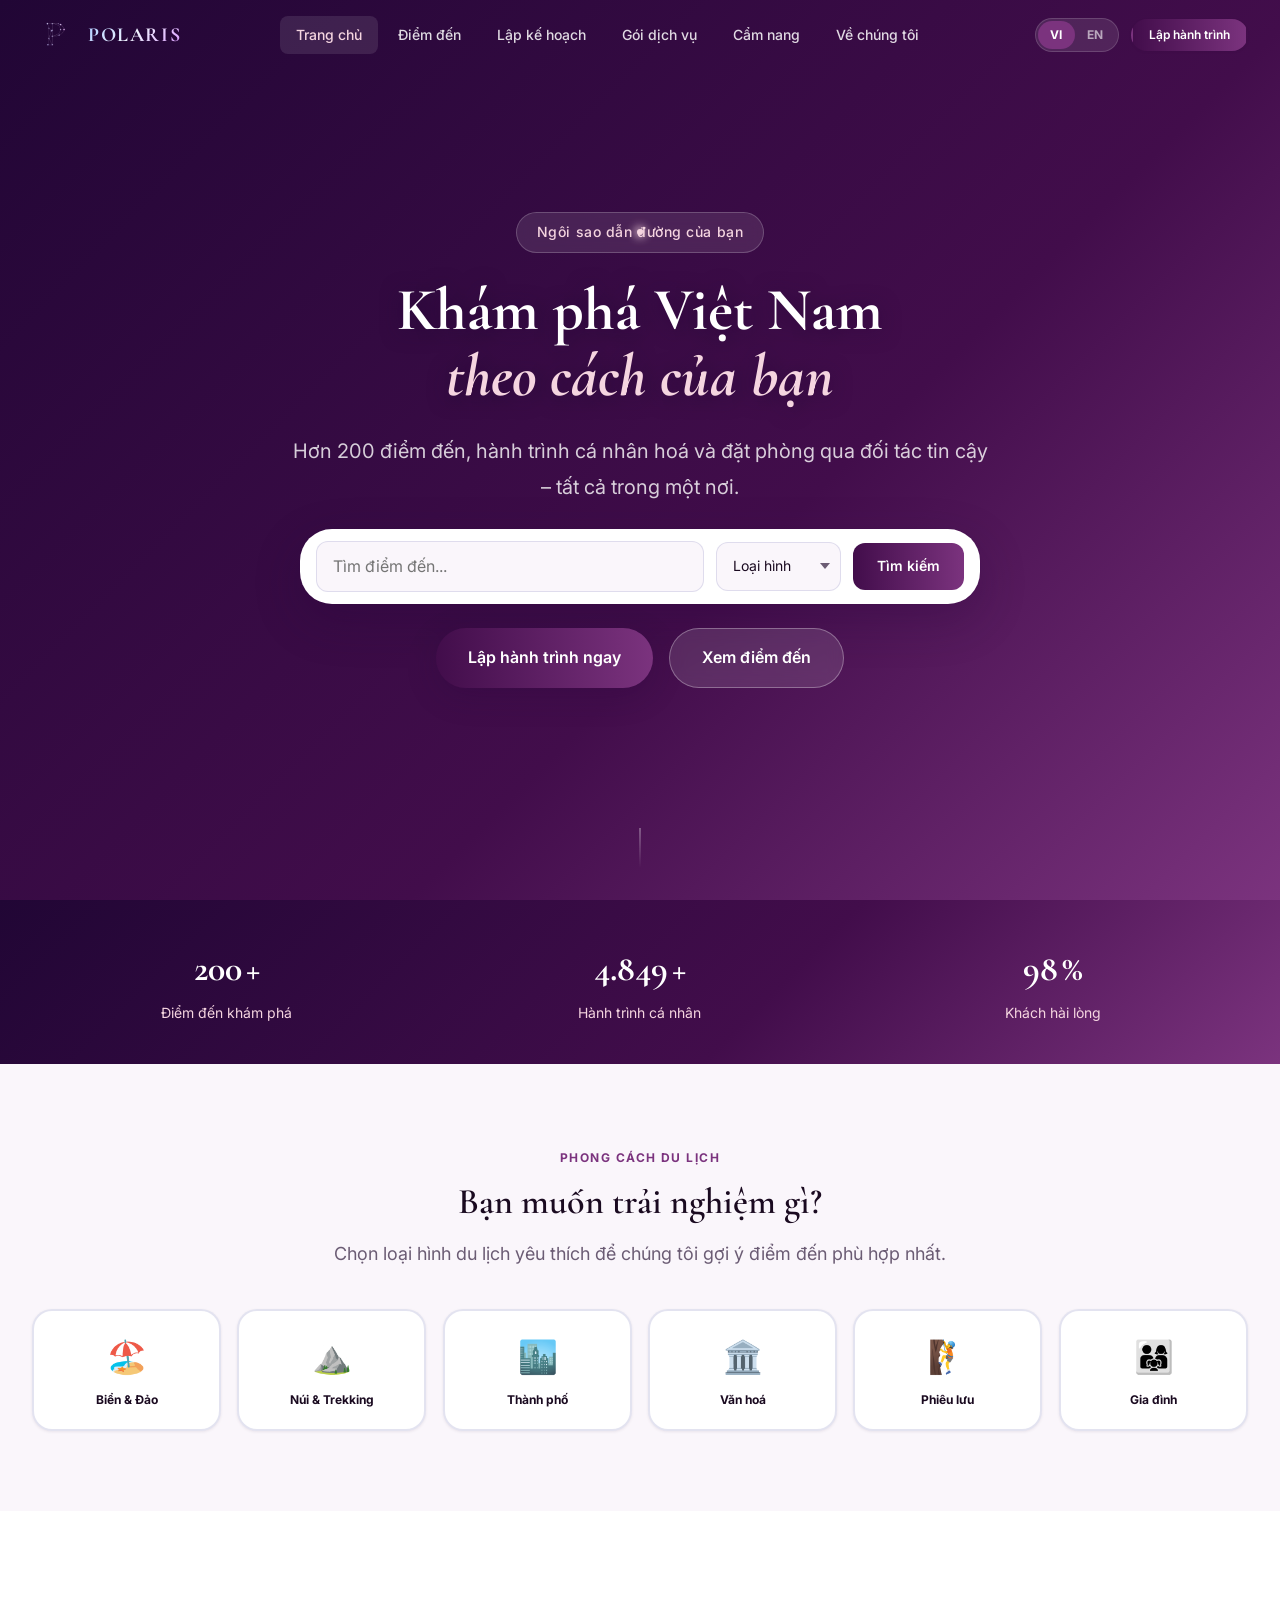
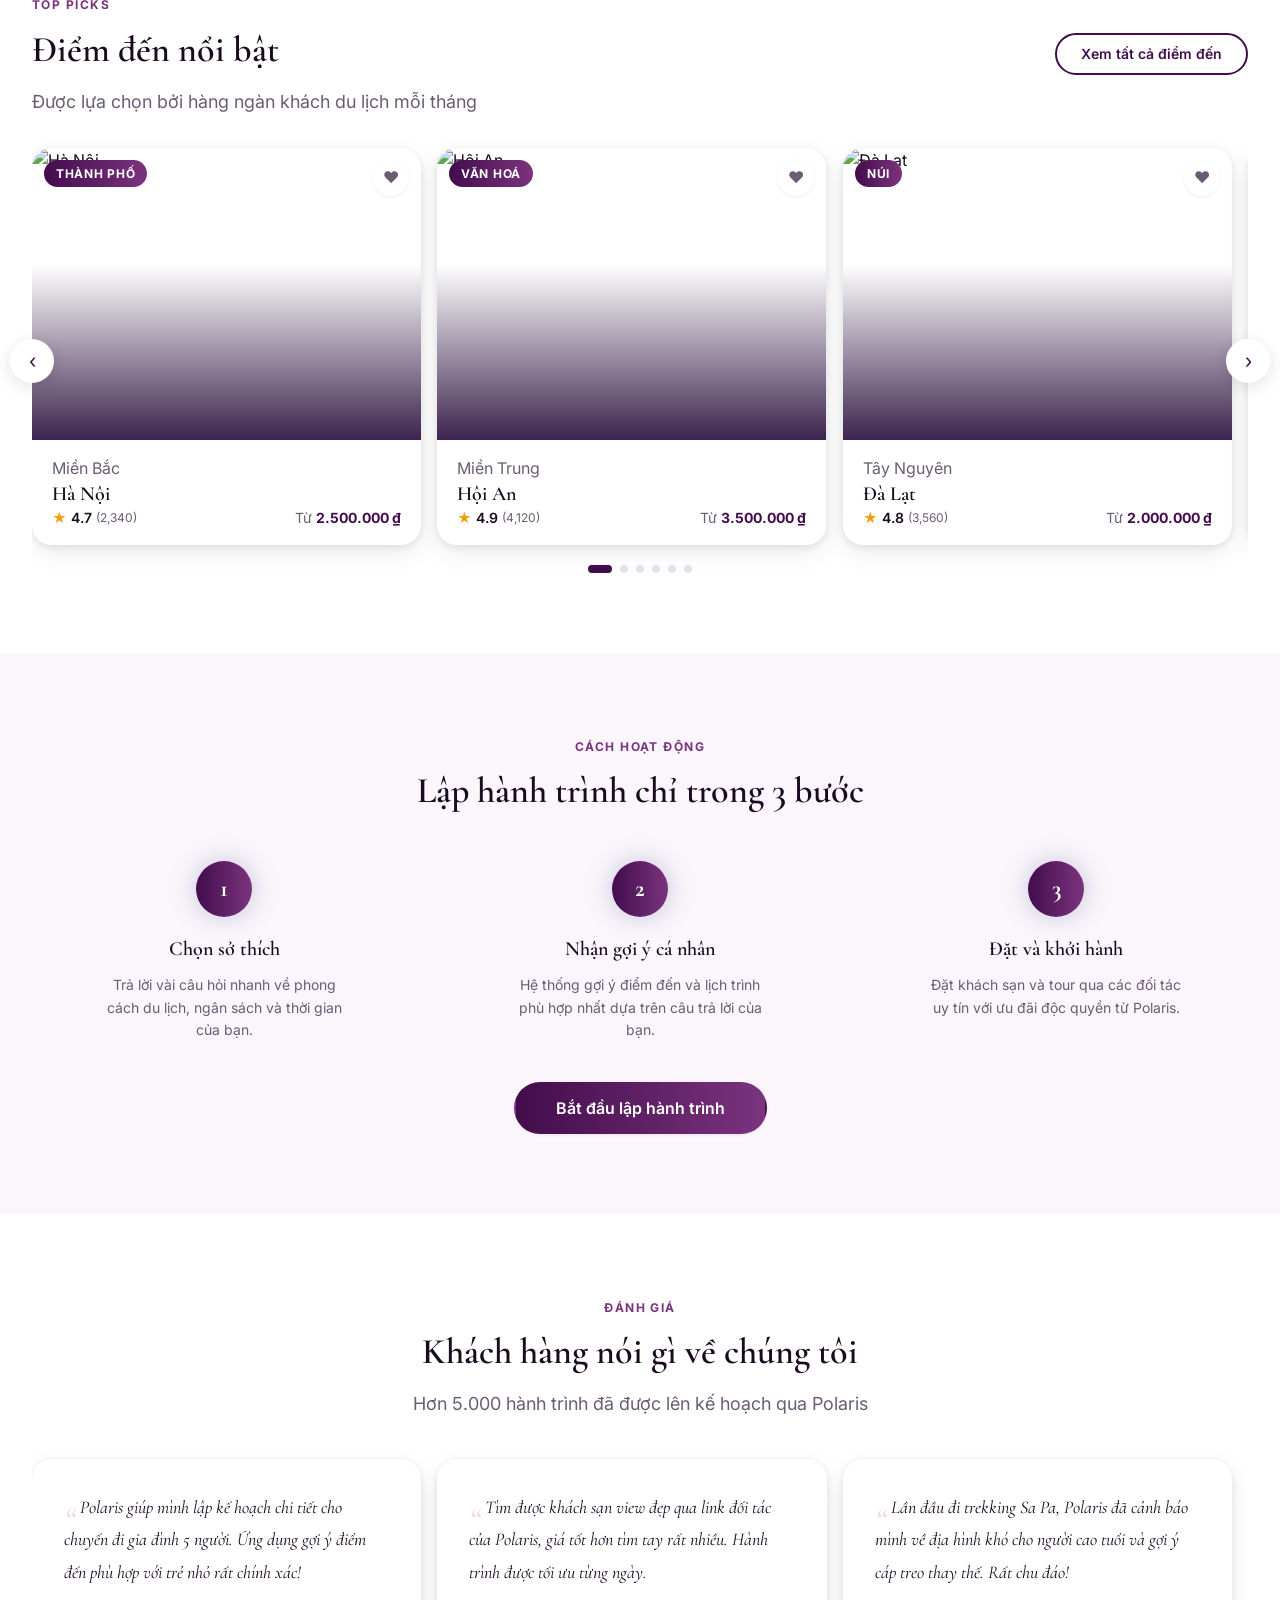
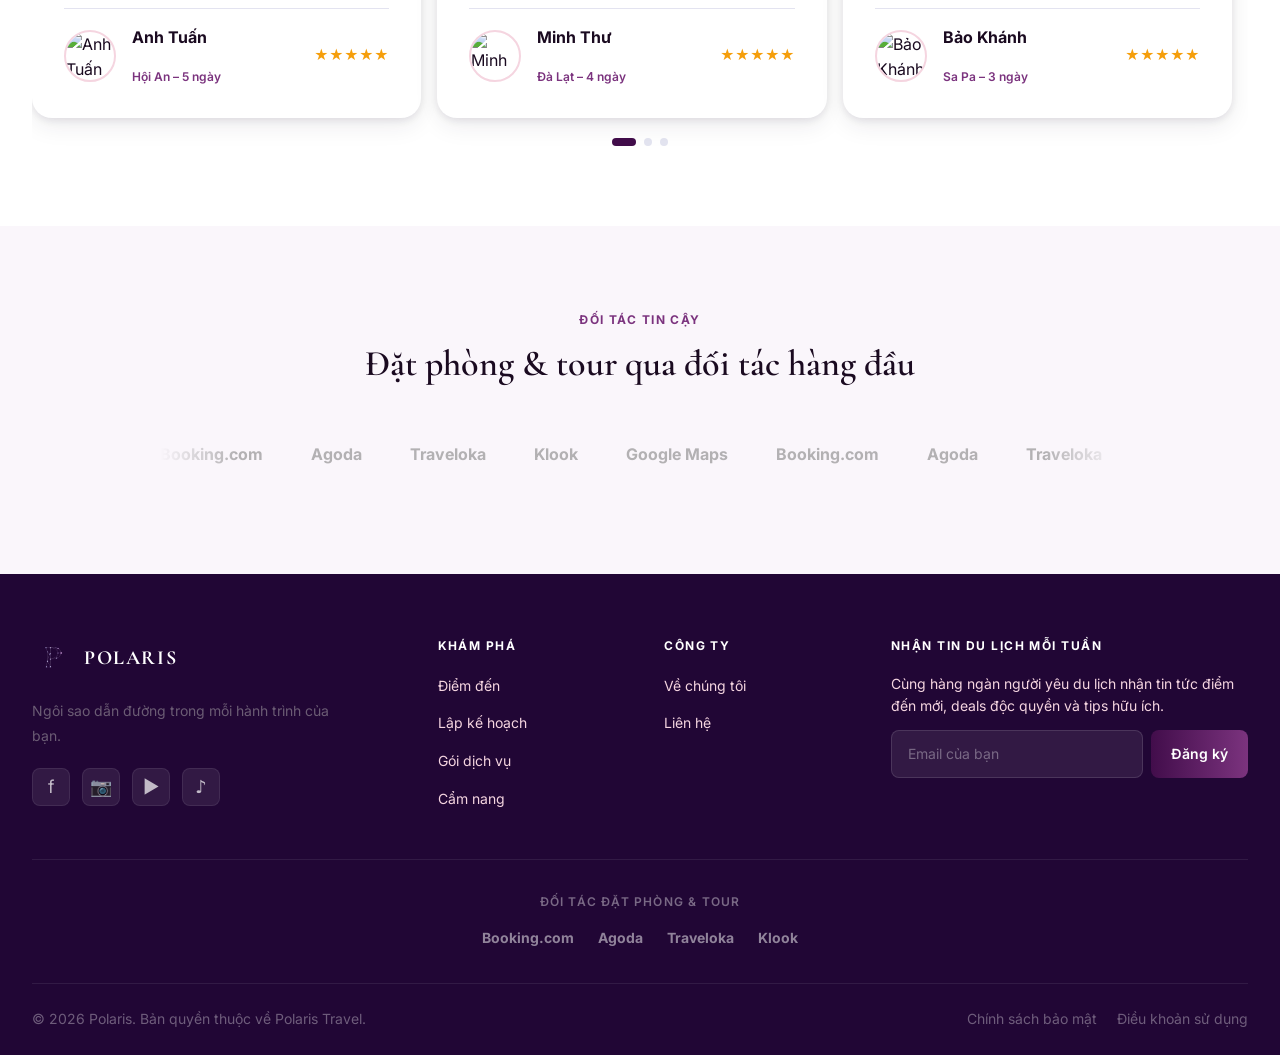
==== commit 1b514f7a: "fix(planner): fix Netlify deploy - generate config.js from env var at build time - Add netlify.toml " ====
--- a/index.html
+++ b/index.html
@@ -554,7 +554,7 @@
 
                     <p class="hero__subtitle" data-i18n="hero.subtitle">
                         Hơn 200 điểm đến, hành trình cá nhân hoá và đặt phòng
-                        qua đối tác tin cậy – tất cả trong một nơi.
+                        qua đối tác tin&nbsp;cậy – tất cả trong một nơi.
                     </p>
 
                     <!-- Search bar -->
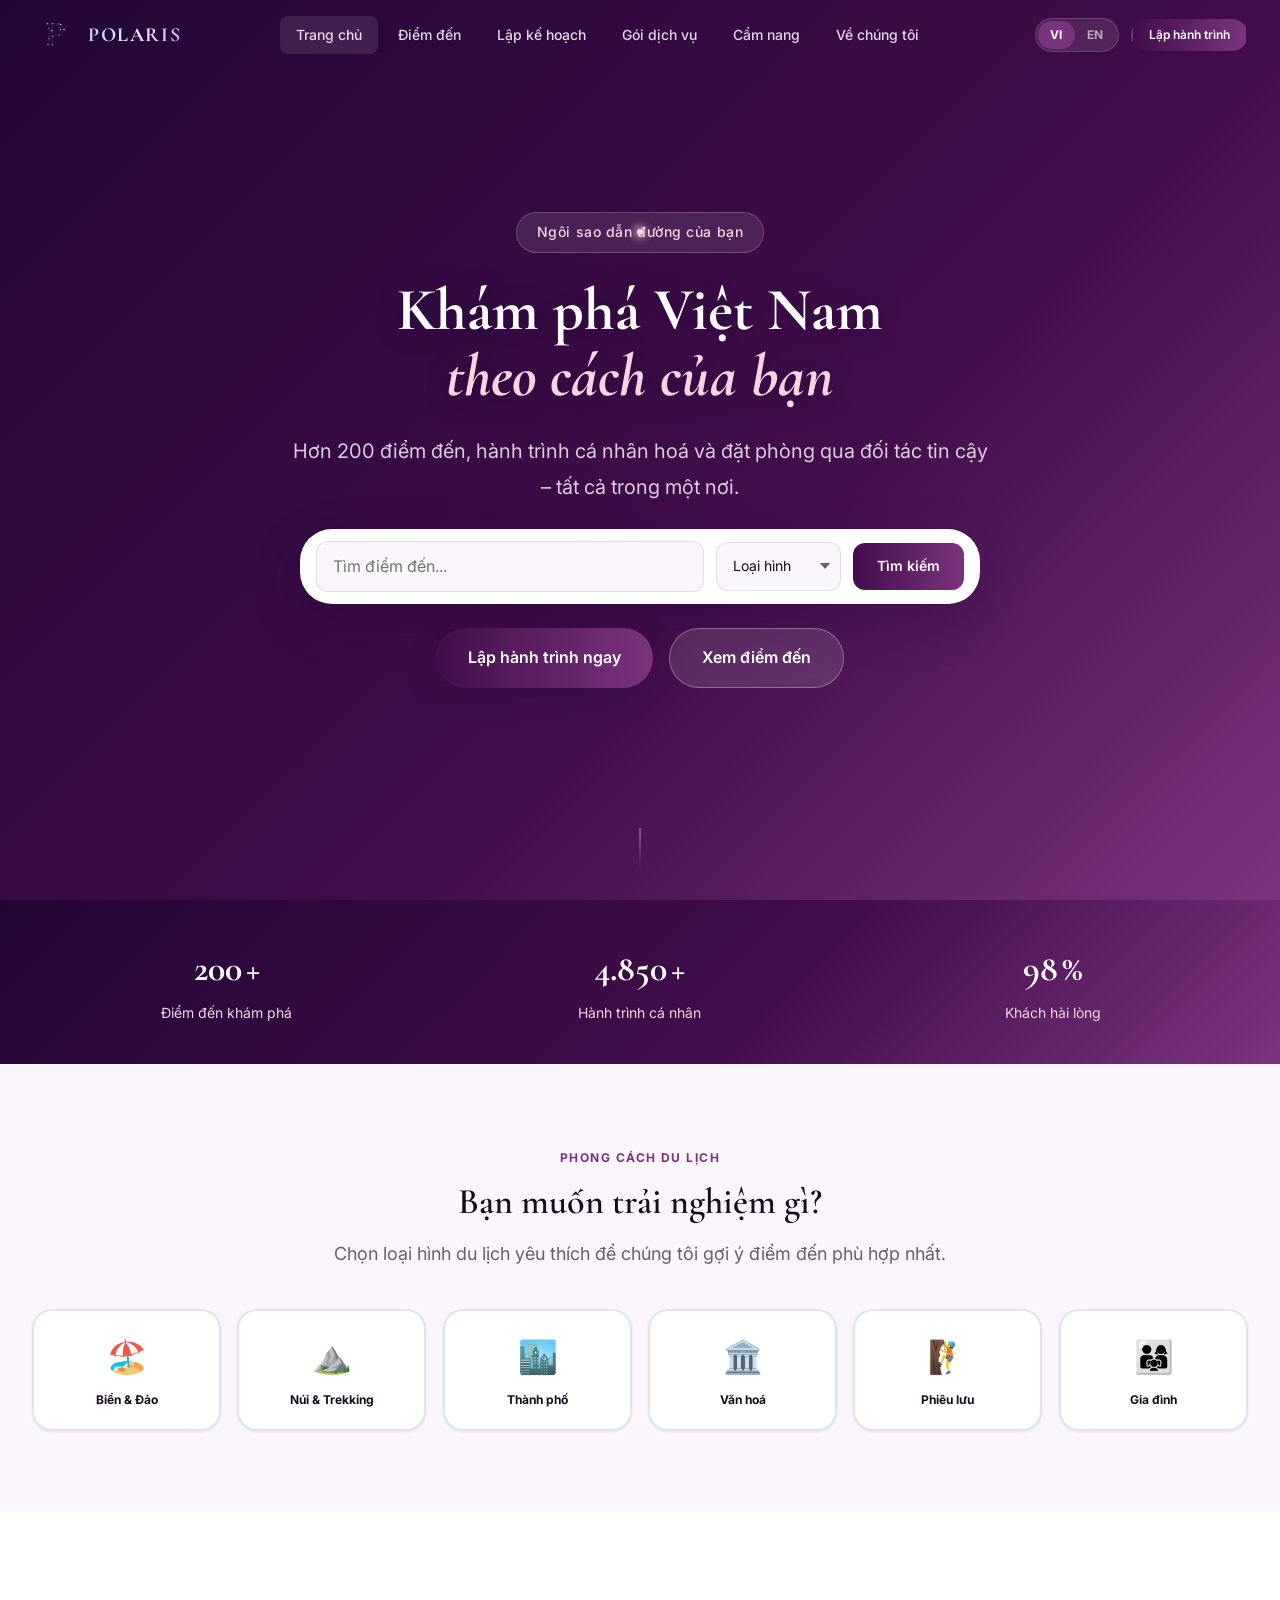
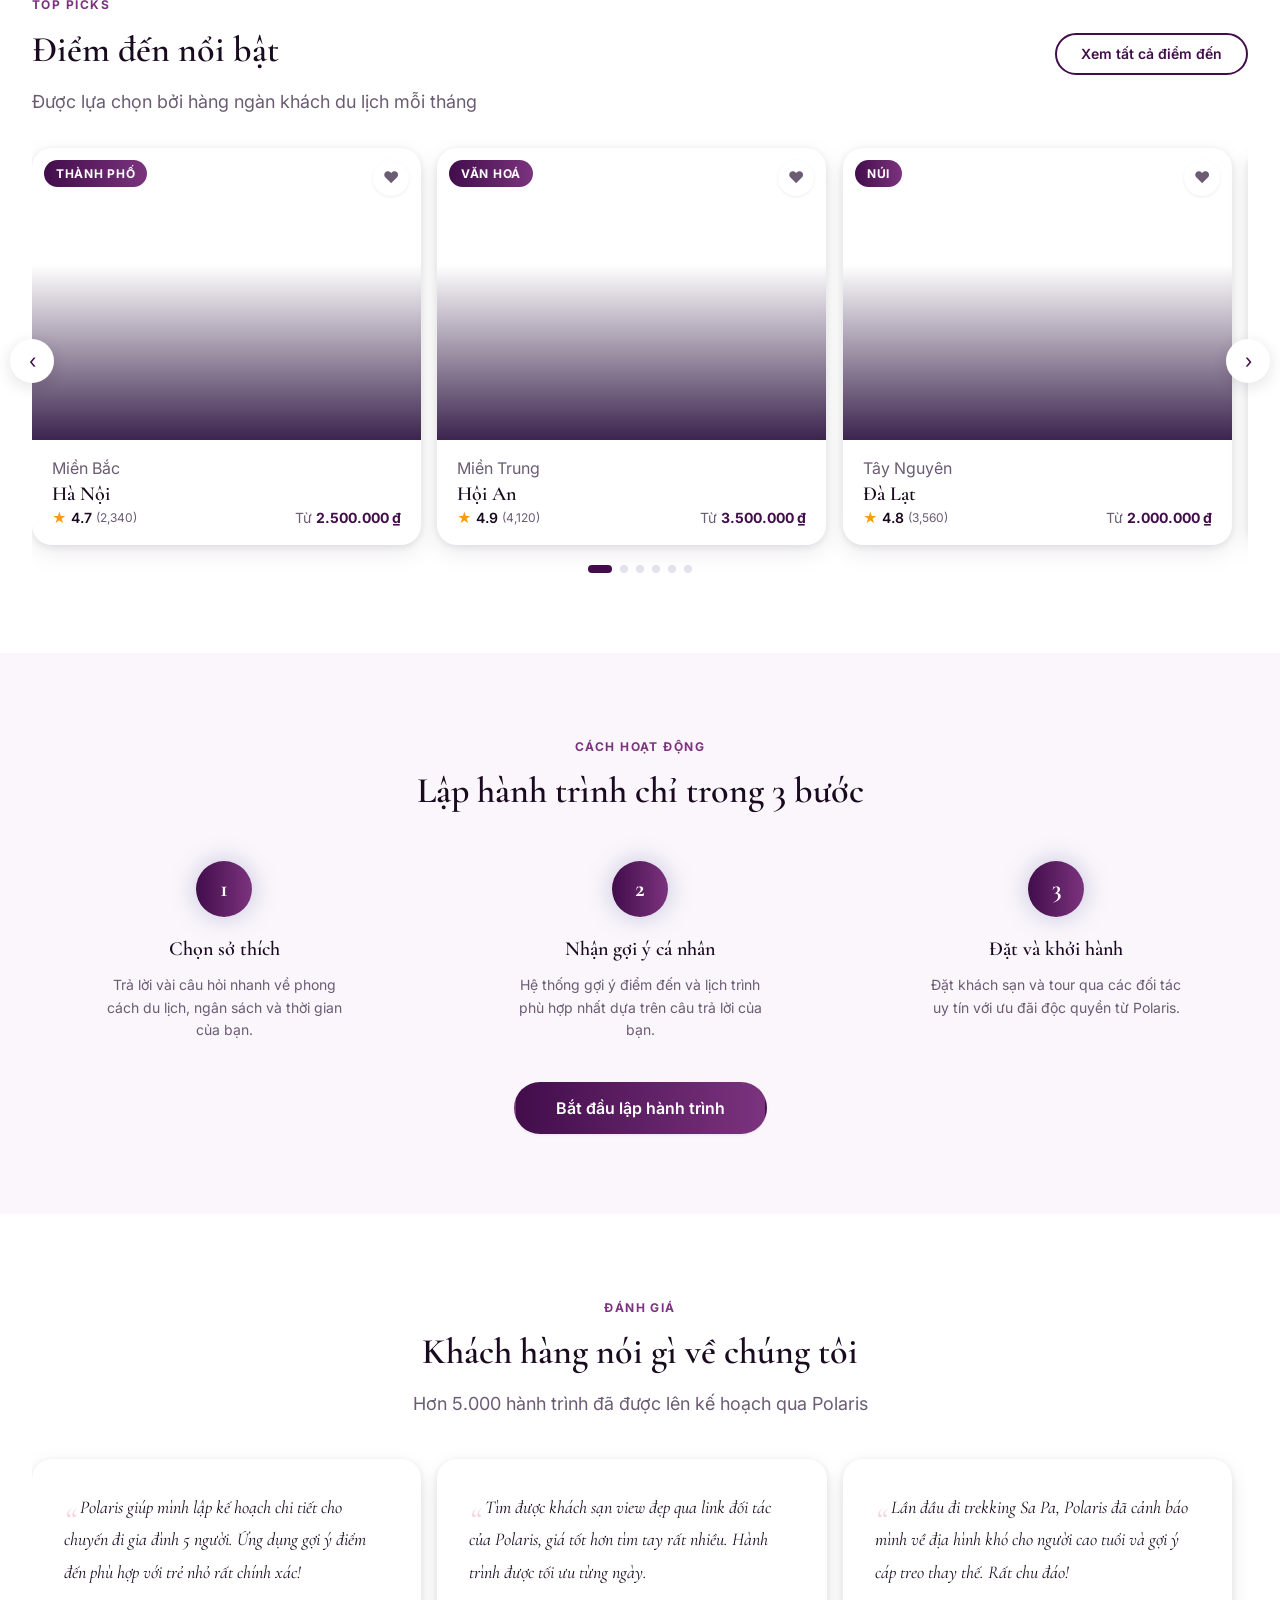
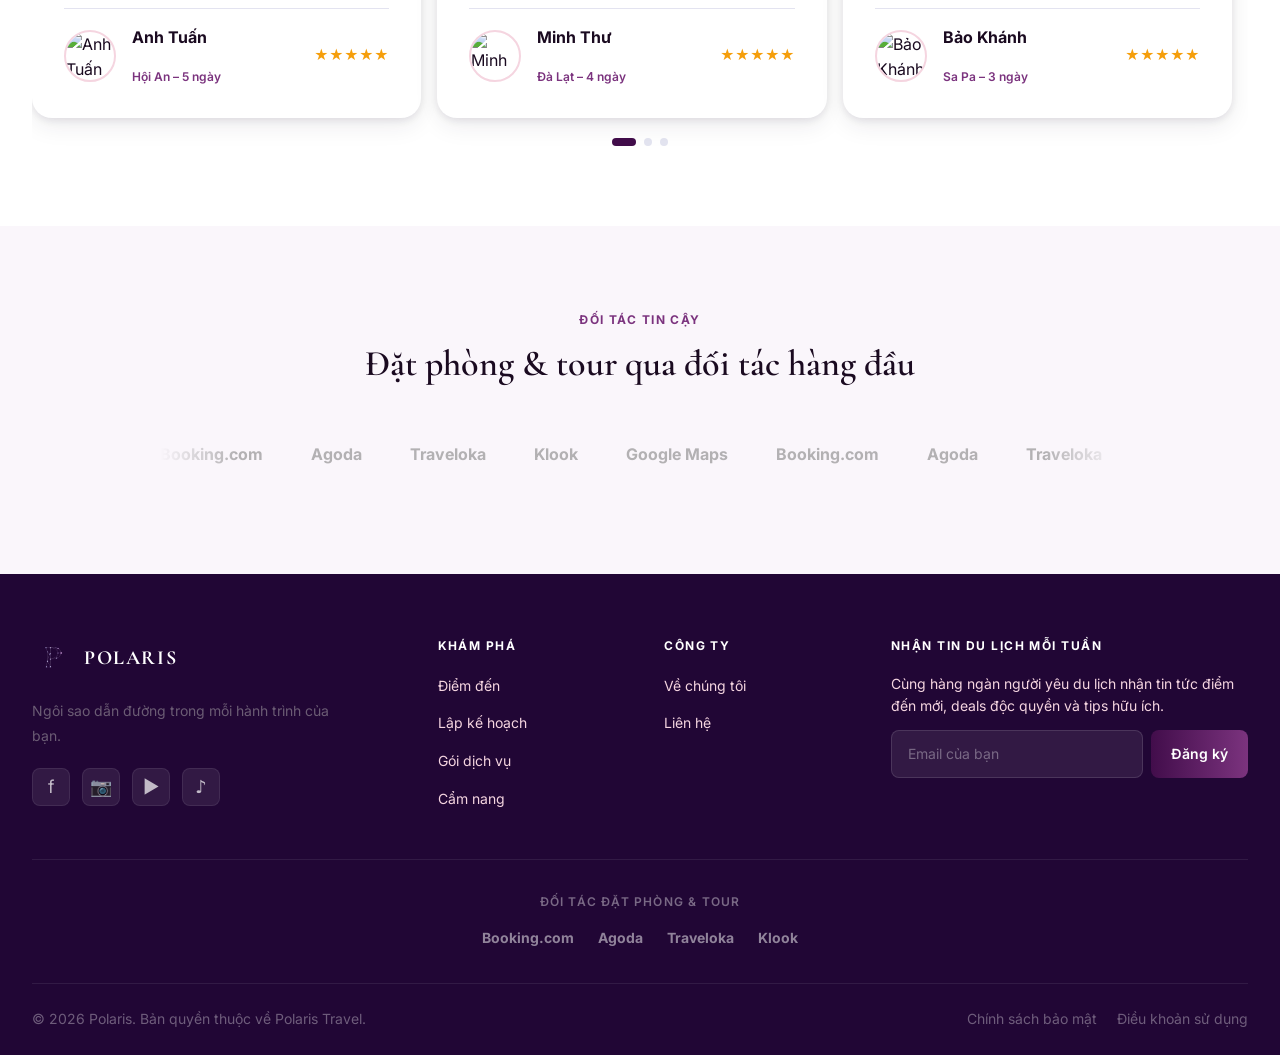
==== commit 9ed38b6f: "fix(index): remove emoji and arrow from hero CTA buttons Co-Authored-By: Claude Sonnet 4.6 <noreply@" ====
--- a/index.html
+++ b/index.html
@@ -616,7 +616,7 @@
                                 id="hero-search-btn"
                                 data-i18n="hero.search.btn"
                             >
-                                🔍 Tìm điểm đến
+                                Tìm kiếm
                             </button>
                         </div>
                     </div>
@@ -627,13 +627,13 @@
                             id="hero-planner-cta"
                             data-i18n="hero.cta.primary"
                         >
-                            ✨ Lập hành trình ngay
+                            Lập hành trình ngay
                         </button>
                         <a
                             href="destinations.html"
                             class="btn-hero-secondary"
                             data-i18n="hero.cta.secondary"
-                            >Xem điểm đến →</a
+                            >Xem điểm đến</a
                         >
                     </div>
                 </div>
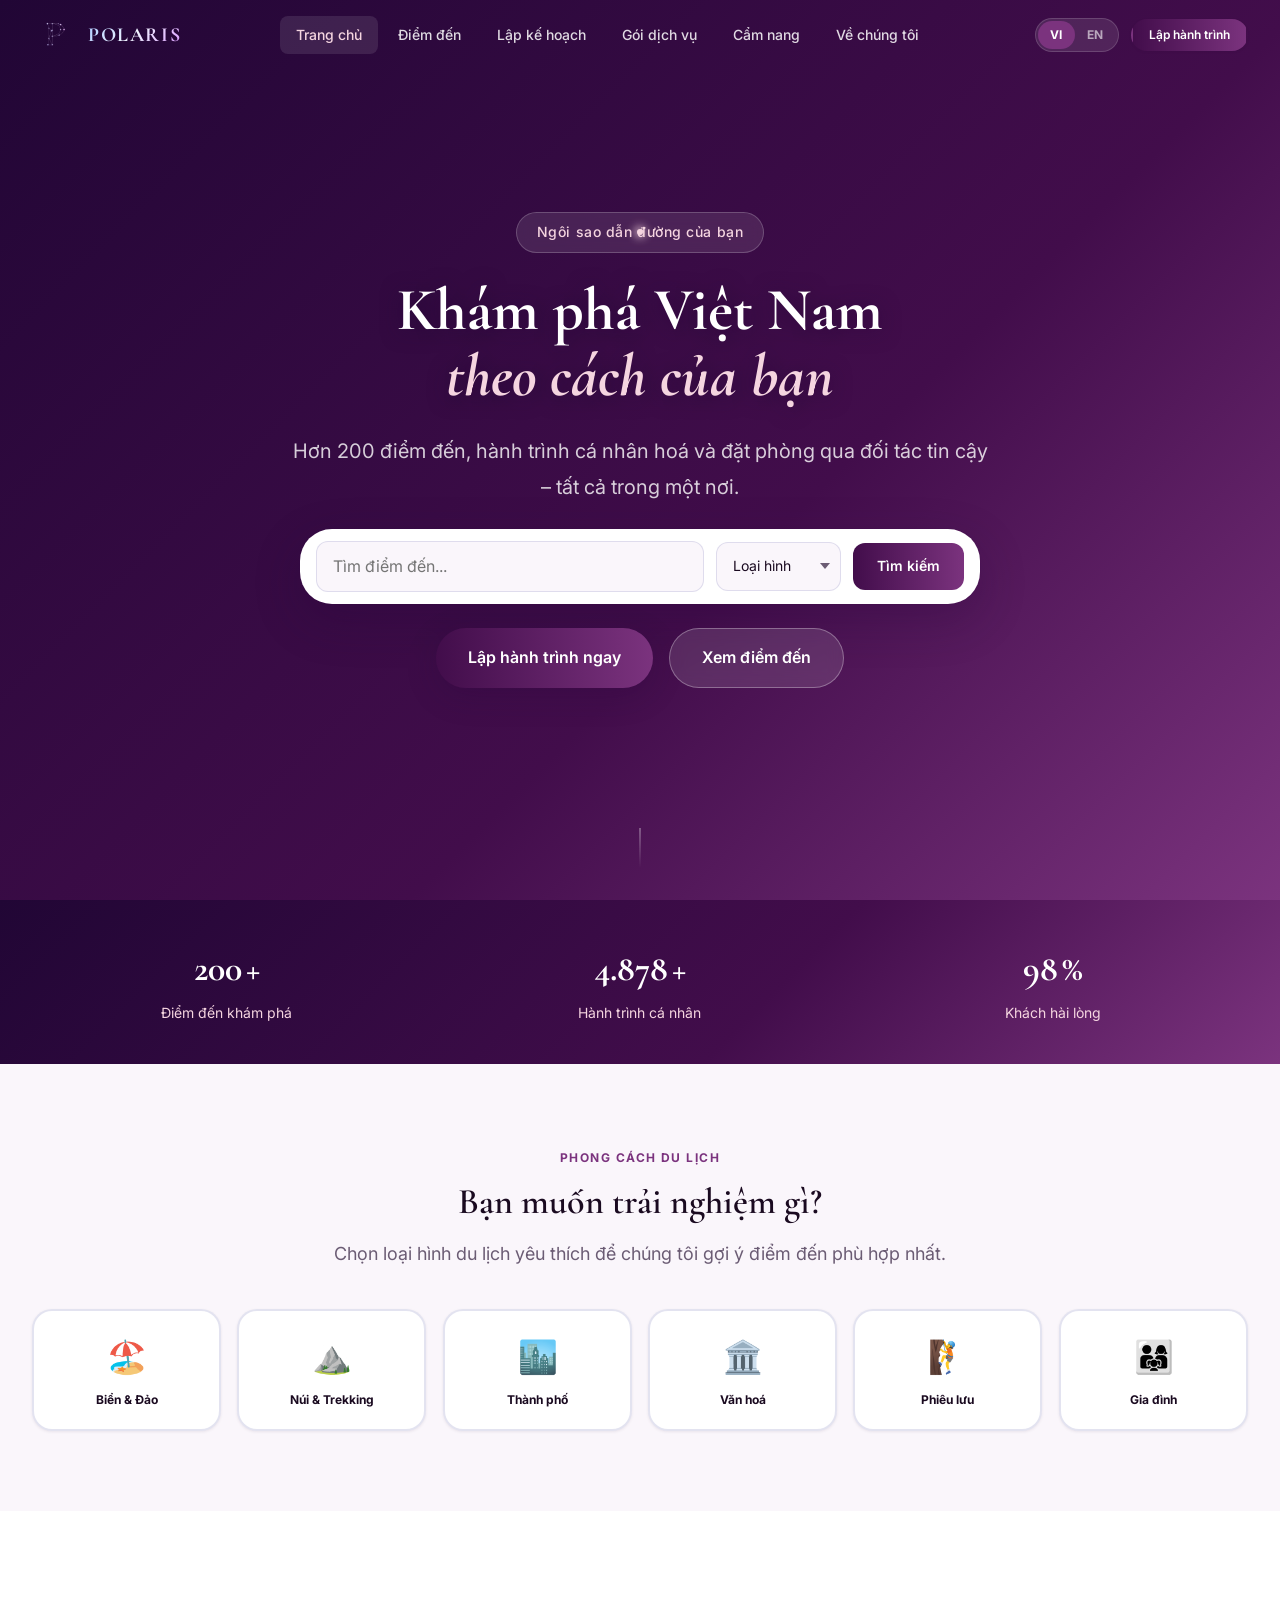
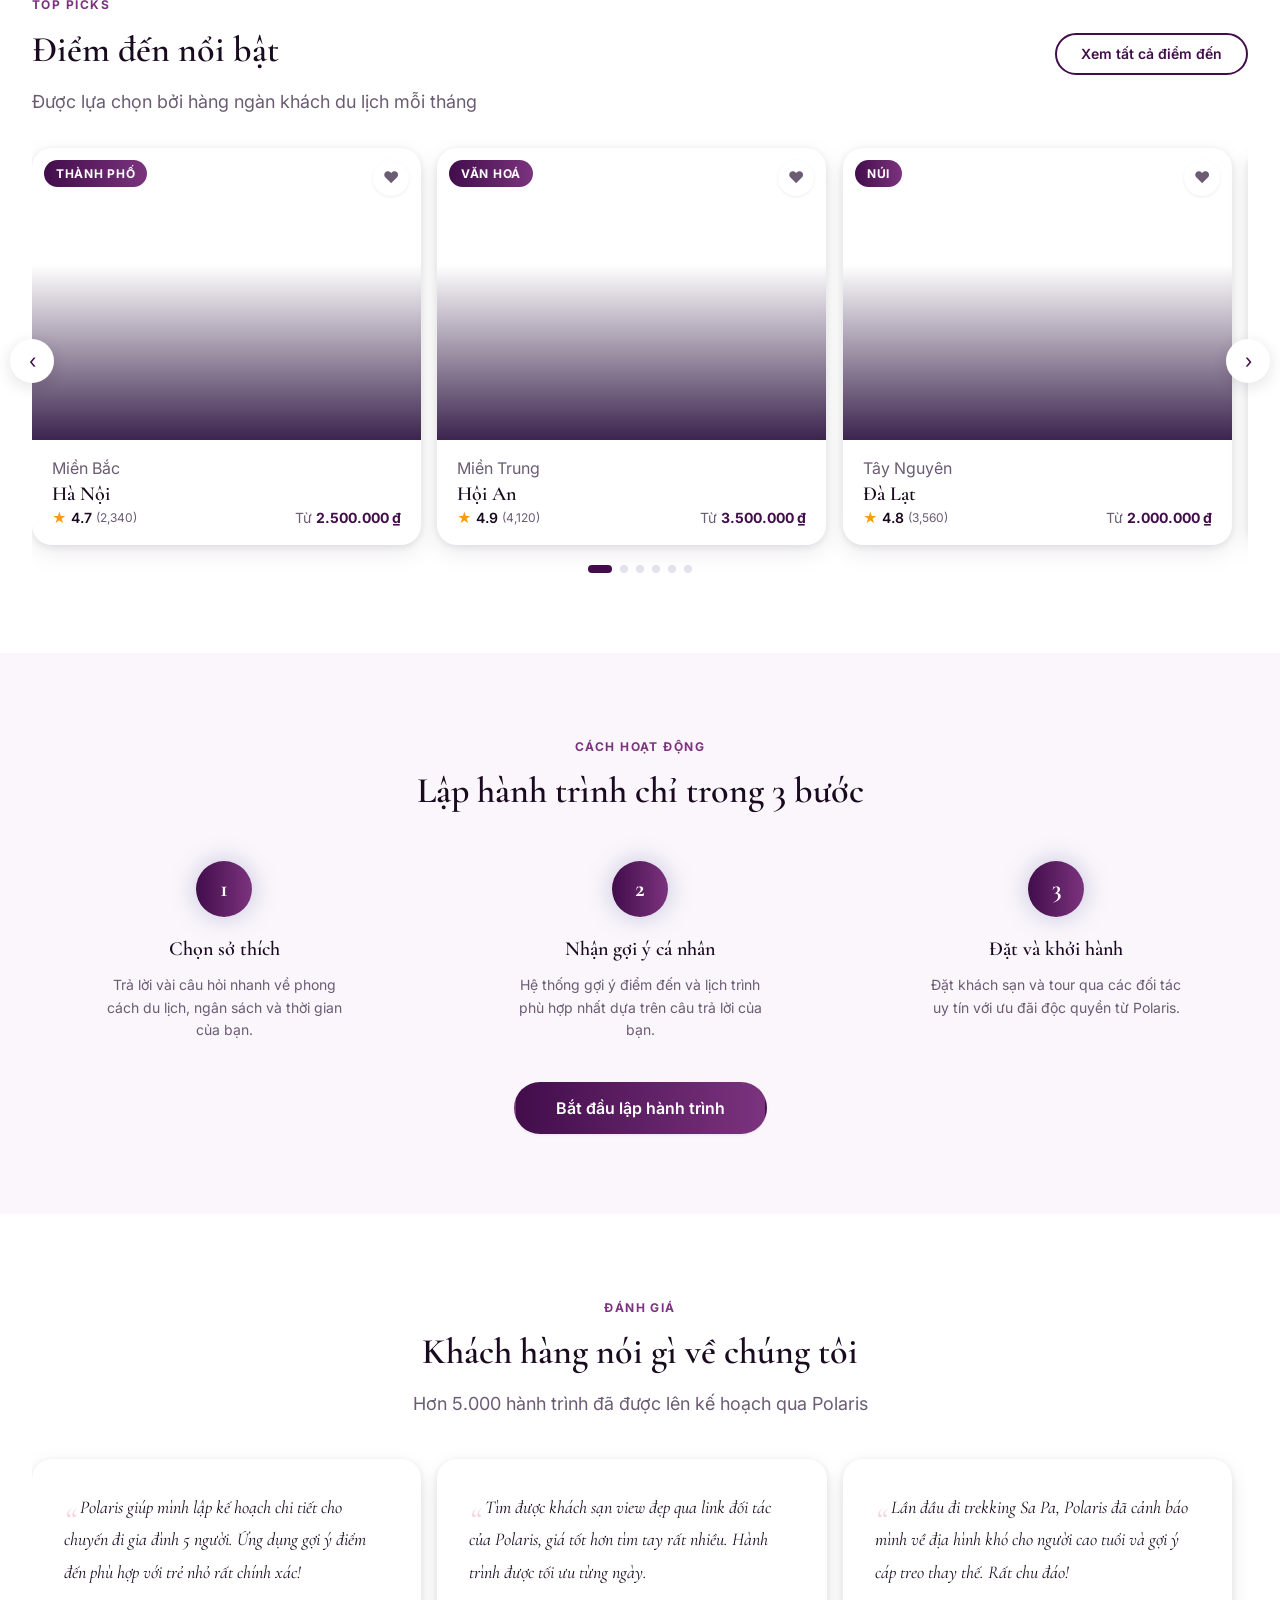
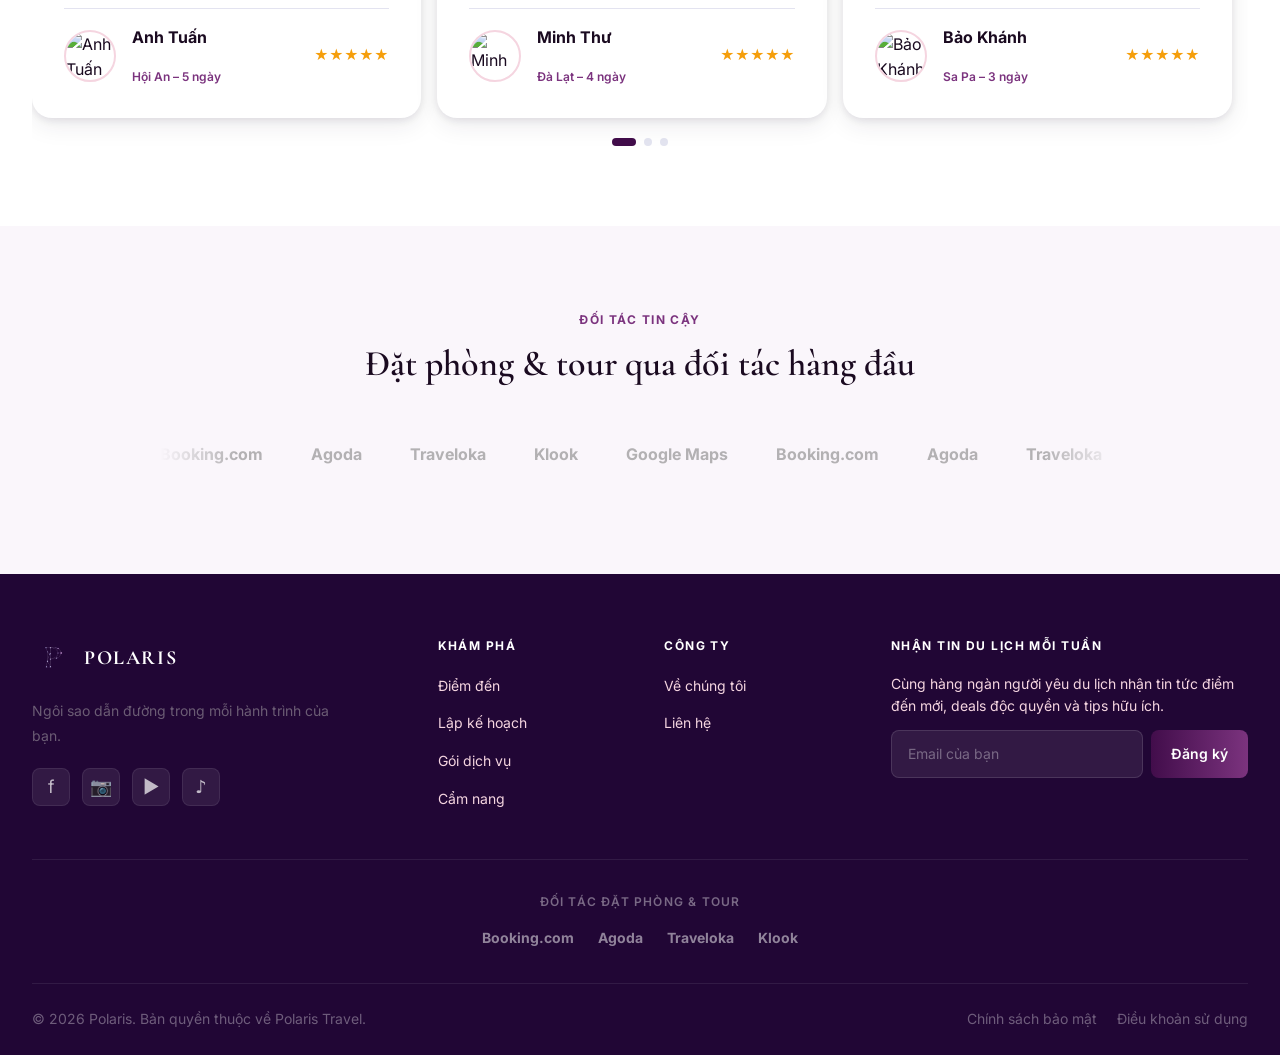
==== commit efe2c64a: "feat(favicon): add favicon and PWA icons to all pages" ====
--- a/index.html
+++ b/index.html
@@ -9,6 +9,24 @@
             content="Khám phá 200+ điểm đến Việt Nam, lập hành trình cá nhân hoá và đặt phòng qua đối tác tin cậy – tất cả trên Polaris."
         />
         <link rel="canonical" href="index.html" />
+
+        <!-- Favicons -->
+        <link rel="icon" type="image/x-icon" href="assets/favicon/favicon.ico" />
+        <link rel="icon" type="image/png" sizes="96x96" href="assets/favicon/favicon-96x96.png" />
+        <link rel="icon" type="image/png" sizes="32x32" href="assets/favicon/favicon-32x32.png" />
+        <link rel="icon" type="image/png" sizes="16x16" href="assets/favicon/favicon-16x16.png" />
+        <link rel="apple-touch-icon" sizes="57x57" href="assets/favicon/apple-icon-57x57.png" />
+        <link rel="apple-touch-icon" sizes="60x60" href="assets/favicon/apple-icon-60x60.png" />
+        <link rel="apple-touch-icon" sizes="72x72" href="assets/favicon/apple-icon-72x72.png" />
+        <link rel="apple-touch-icon" sizes="76x76" href="assets/favicon/apple-icon-76x76.png" />
+        <link rel="apple-touch-icon" sizes="114x114" href="assets/favicon/apple-icon-114x114.png" />
+        <link rel="apple-touch-icon" sizes="120x120" href="assets/favicon/apple-icon-120x120.png" />
+        <link rel="apple-touch-icon" sizes="144x144" href="assets/favicon/apple-icon-144x144.png" />
+        <link rel="apple-touch-icon" sizes="152x152" href="assets/favicon/apple-icon-152x152.png" />
+        <link rel="apple-touch-icon" sizes="180x180" href="assets/favicon/apple-icon-180x180.png" />
+        <link rel="manifest" href="assets/favicon/manifest.json" />
+        <meta name="msapplication-config" content="assets/favicon/browserconfig.xml" />
+        <meta name="theme-color" content="#420D4B" />
 
         <!-- Open Graph -->
         <meta
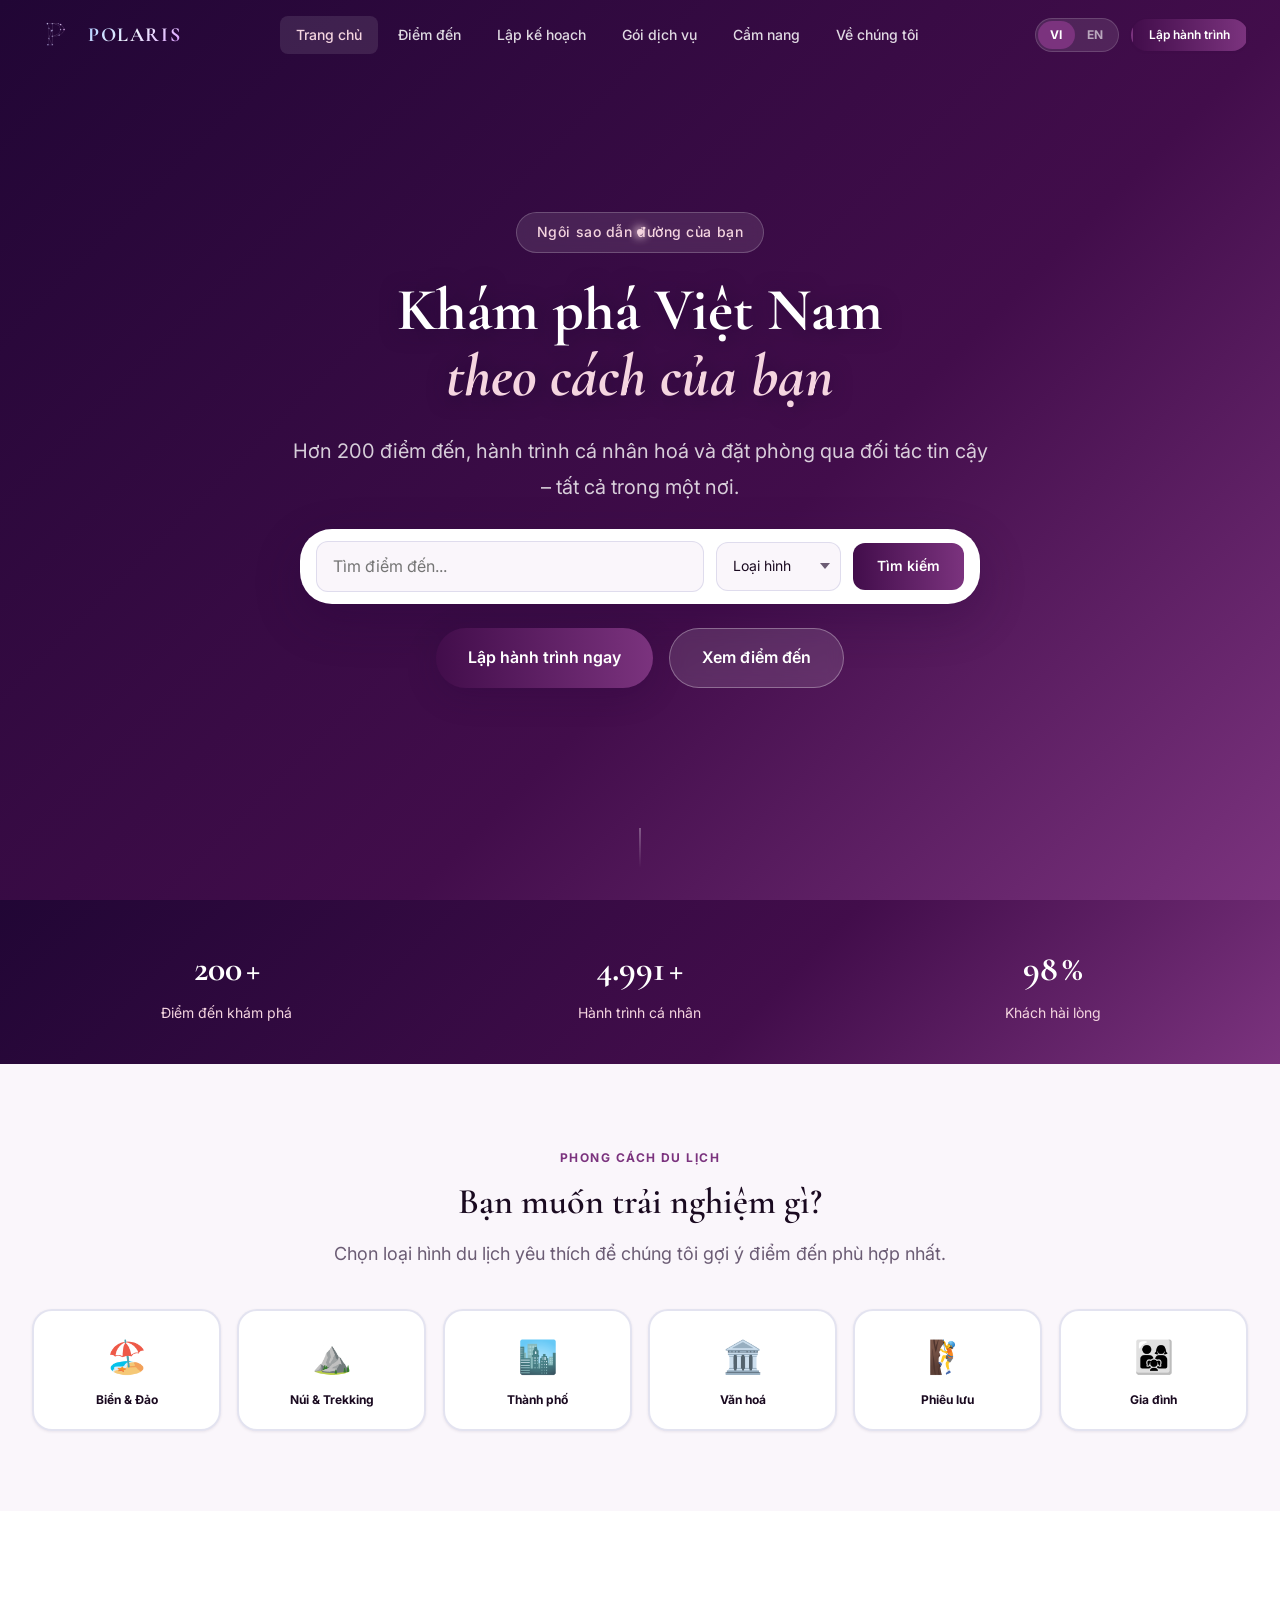
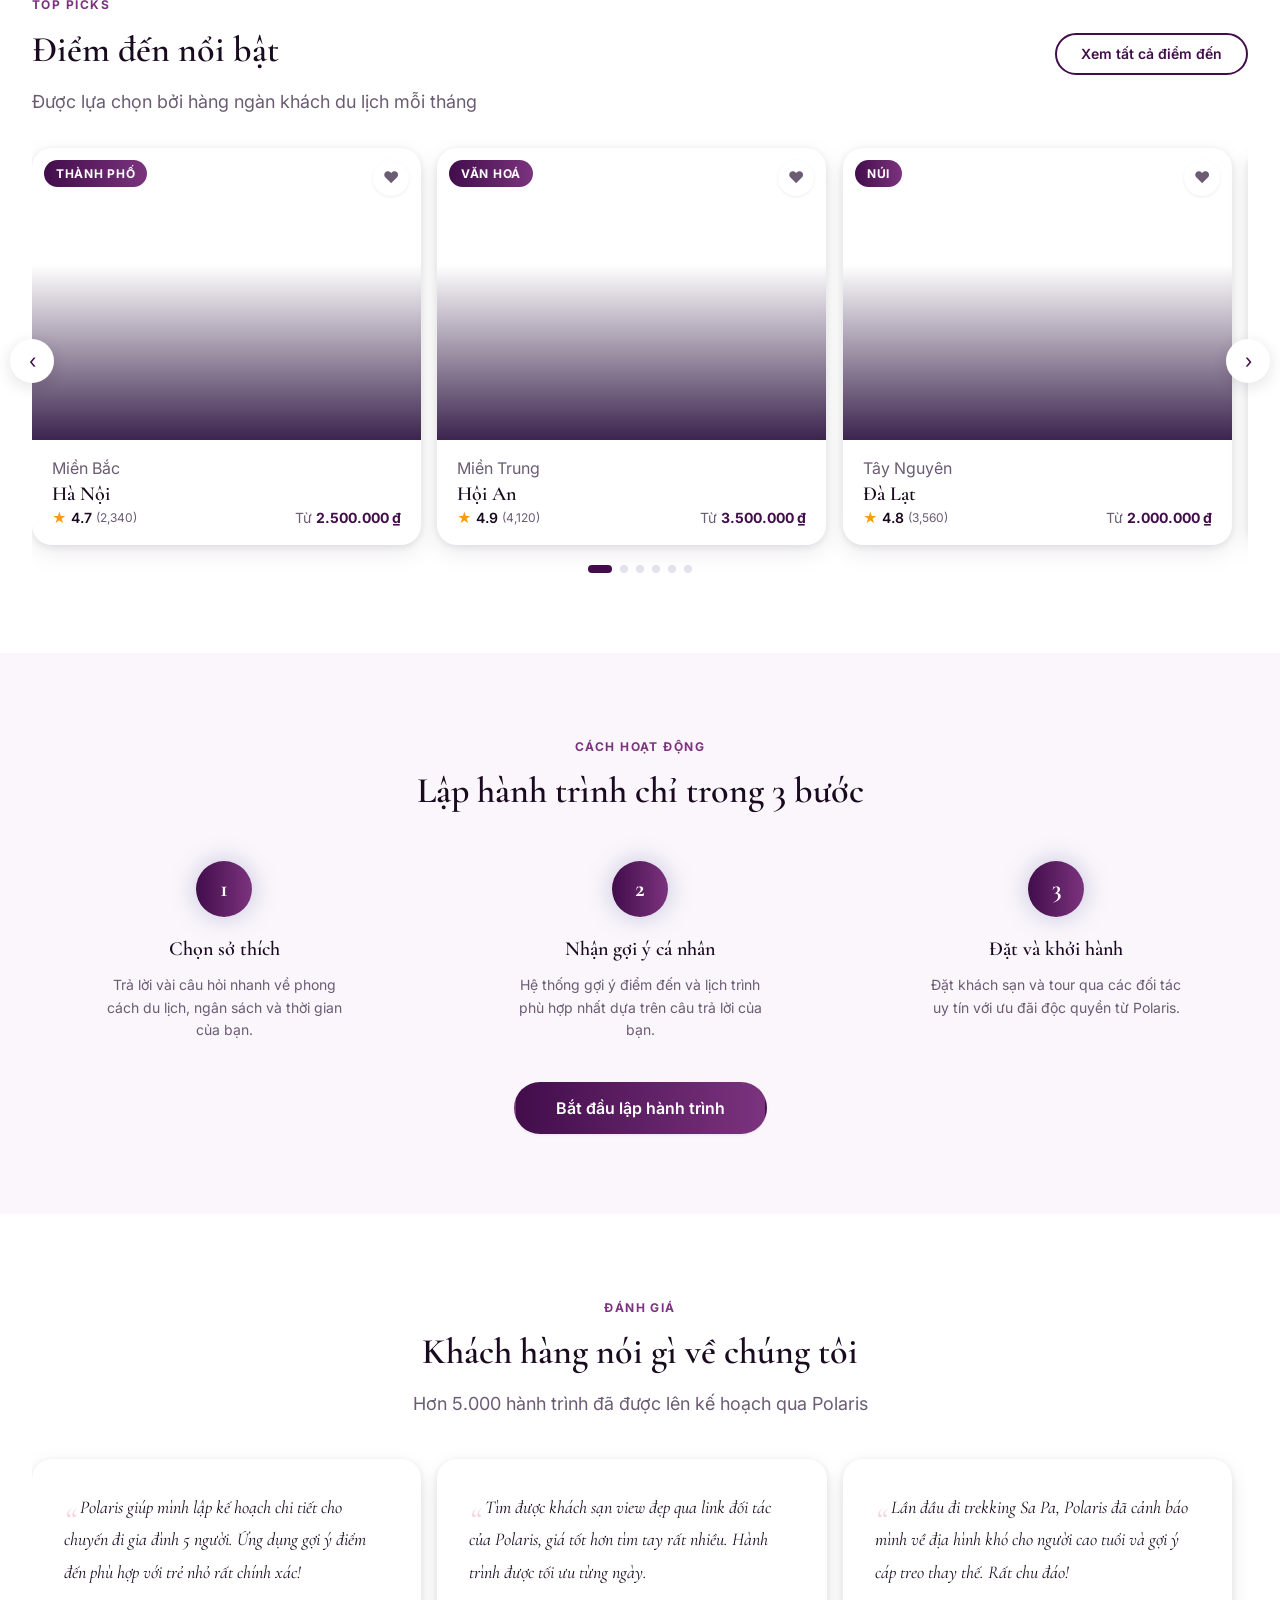
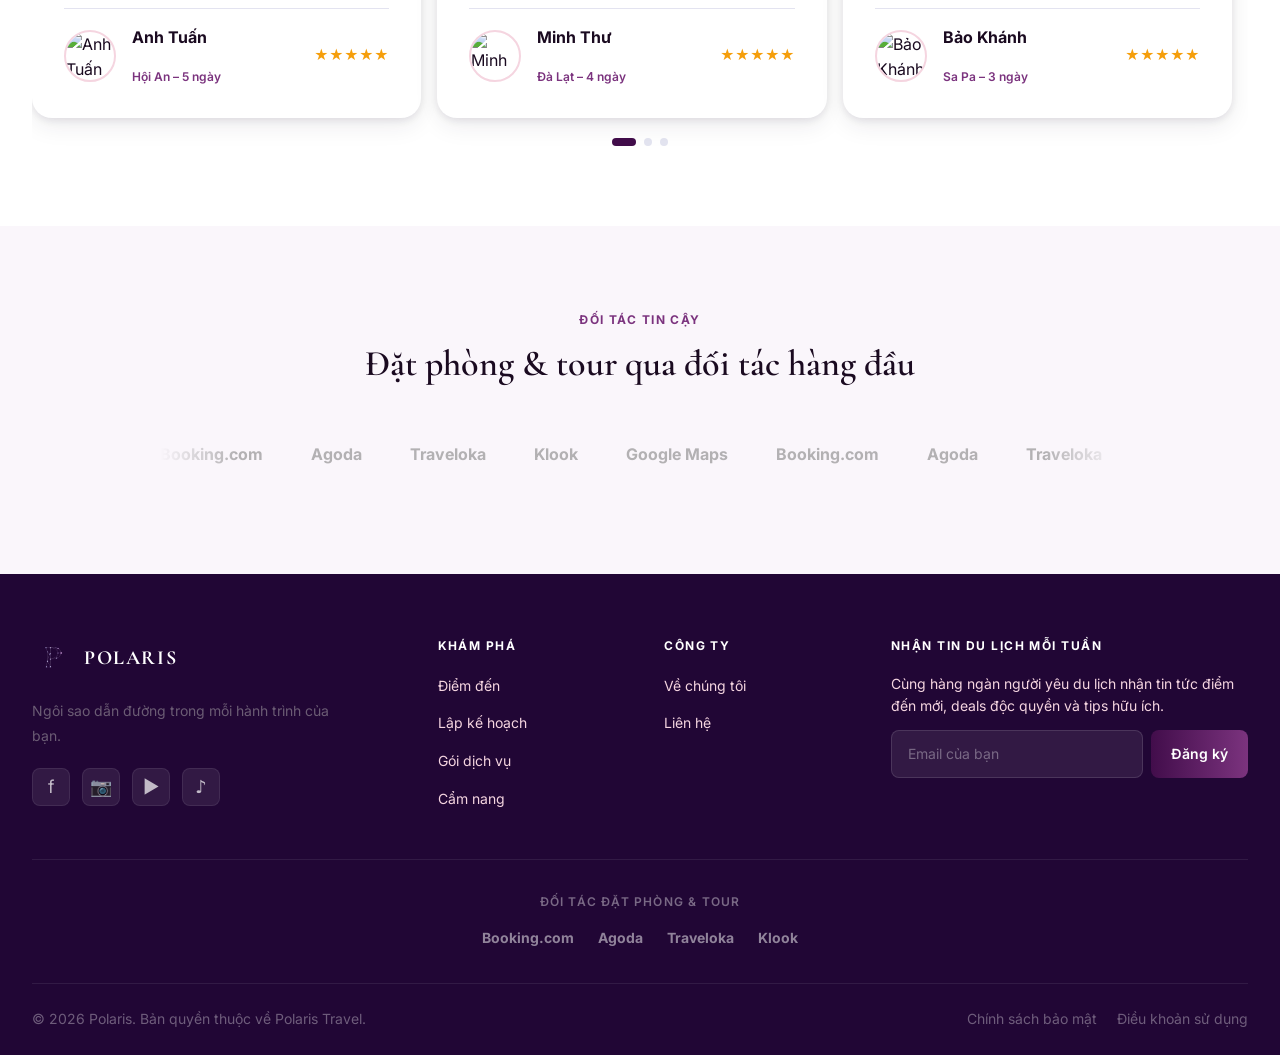
==== commit 475c548b: "fix(planner): resolve custom activity bugs and export/sort issues - Custom activities now pass valid" ====
--- a/index.html
+++ b/index.html
@@ -11,21 +11,79 @@
         <link rel="canonical" href="index.html" />
 
         <!-- Favicons -->
-        <link rel="icon" type="image/x-icon" href="assets/favicon/favicon.ico" />
-        <link rel="icon" type="image/png" sizes="96x96" href="assets/favicon/favicon-96x96.png" />
-        <link rel="icon" type="image/png" sizes="32x32" href="assets/favicon/favicon-32x32.png" />
-        <link rel="icon" type="image/png" sizes="16x16" href="assets/favicon/favicon-16x16.png" />
-        <link rel="apple-touch-icon" sizes="57x57" href="assets/favicon/apple-icon-57x57.png" />
-        <link rel="apple-touch-icon" sizes="60x60" href="assets/favicon/apple-icon-60x60.png" />
-        <link rel="apple-touch-icon" sizes="72x72" href="assets/favicon/apple-icon-72x72.png" />
-        <link rel="apple-touch-icon" sizes="76x76" href="assets/favicon/apple-icon-76x76.png" />
-        <link rel="apple-touch-icon" sizes="114x114" href="assets/favicon/apple-icon-114x114.png" />
-        <link rel="apple-touch-icon" sizes="120x120" href="assets/favicon/apple-icon-120x120.png" />
-        <link rel="apple-touch-icon" sizes="144x144" href="assets/favicon/apple-icon-144x144.png" />
-        <link rel="apple-touch-icon" sizes="152x152" href="assets/favicon/apple-icon-152x152.png" />
-        <link rel="apple-touch-icon" sizes="180x180" href="assets/favicon/apple-icon-180x180.png" />
+        <link
+            rel="icon"
+            type="image/x-icon"
+            href="assets/favicon/favicon.ico"
+        />
+        <link
+            rel="icon"
+            type="image/png"
+            sizes="96x96"
+            href="assets/favicon/favicon-96x96.png"
+        />
+        <link
+            rel="icon"
+            type="image/png"
+            sizes="32x32"
+            href="assets/favicon/favicon-32x32.png"
+        />
+        <link
+            rel="icon"
+            type="image/png"
+            sizes="16x16"
+            href="assets/favicon/favicon-16x16.png"
+        />
+        <link
+            rel="apple-touch-icon"
+            sizes="57x57"
+            href="assets/favicon/apple-icon-57x57.png"
+        />
+        <link
+            rel="apple-touch-icon"
+            sizes="60x60"
+            href="assets/favicon/apple-icon-60x60.png"
+        />
+        <link
+            rel="apple-touch-icon"
+            sizes="72x72"
+            href="assets/favicon/apple-icon-72x72.png"
+        />
+        <link
+            rel="apple-touch-icon"
+            sizes="76x76"
+            href="assets/favicon/apple-icon-76x76.png"
+        />
+        <link
+            rel="apple-touch-icon"
+            sizes="114x114"
+            href="assets/favicon/apple-icon-114x114.png"
+        />
+        <link
+            rel="apple-touch-icon"
+            sizes="120x120"
+            href="assets/favicon/apple-icon-120x120.png"
+        />
+        <link
+            rel="apple-touch-icon"
+            sizes="144x144"
+            href="assets/favicon/apple-icon-144x144.png"
+        />
+        <link
+            rel="apple-touch-icon"
+            sizes="152x152"
+            href="assets/favicon/apple-icon-152x152.png"
+        />
+        <link
+            rel="apple-touch-icon"
+            sizes="180x180"
+            href="assets/favicon/apple-icon-180x180.png"
+        />
         <link rel="manifest" href="assets/favicon/manifest.json" />
-        <meta name="msapplication-config" content="assets/favicon/browserconfig.xml" />
+        <meta
+            name="msapplication-config"
+            content="assets/favicon/browserconfig.xml"
+        />
         <meta name="theme-color" content="#420D4B" />
 
         <!-- Open Graph -->
@@ -421,7 +479,7 @@
                         >Cẩm nang</a
                     >
                     <a
-                        href="about.html"
+                        href="#!"
                         class="navbar__link"
                         data-nav-page="about.html"
                         data-i18n="nav.about"
@@ -504,14 +562,14 @@
                     >Cẩm nang</a
                 >
                 <a
-                    href="about.html"
+                    href="#!"
                     class="navbar__mobile-link"
                     data-nav-page="about.html"
                     data-i18n="nav.about"
                     >Về chúng tôi</a
                 >
                 <a
-                    href="contact.html"
+                    href="#!"
                     class="navbar__mobile-link"
                     data-nav-page="contact.html"
                     data-i18n="nav.contact"
@@ -1199,7 +1257,7 @@
                         <ul class="footer__links">
                             <li>
                                 <a
-                                    href="about.html"
+                                    href="#!"
                                     class="footer__link"
                                     data-i18n="nav.about"
                                     >Về chúng tôi</a
@@ -1207,7 +1265,7 @@
                             </li>
                             <li>
                                 <a
-                                    href="contact.html"
+                                    href="#!"
                                     class="footer__link"
                                     data-i18n="nav.contact"
                                     >Liên hệ</a
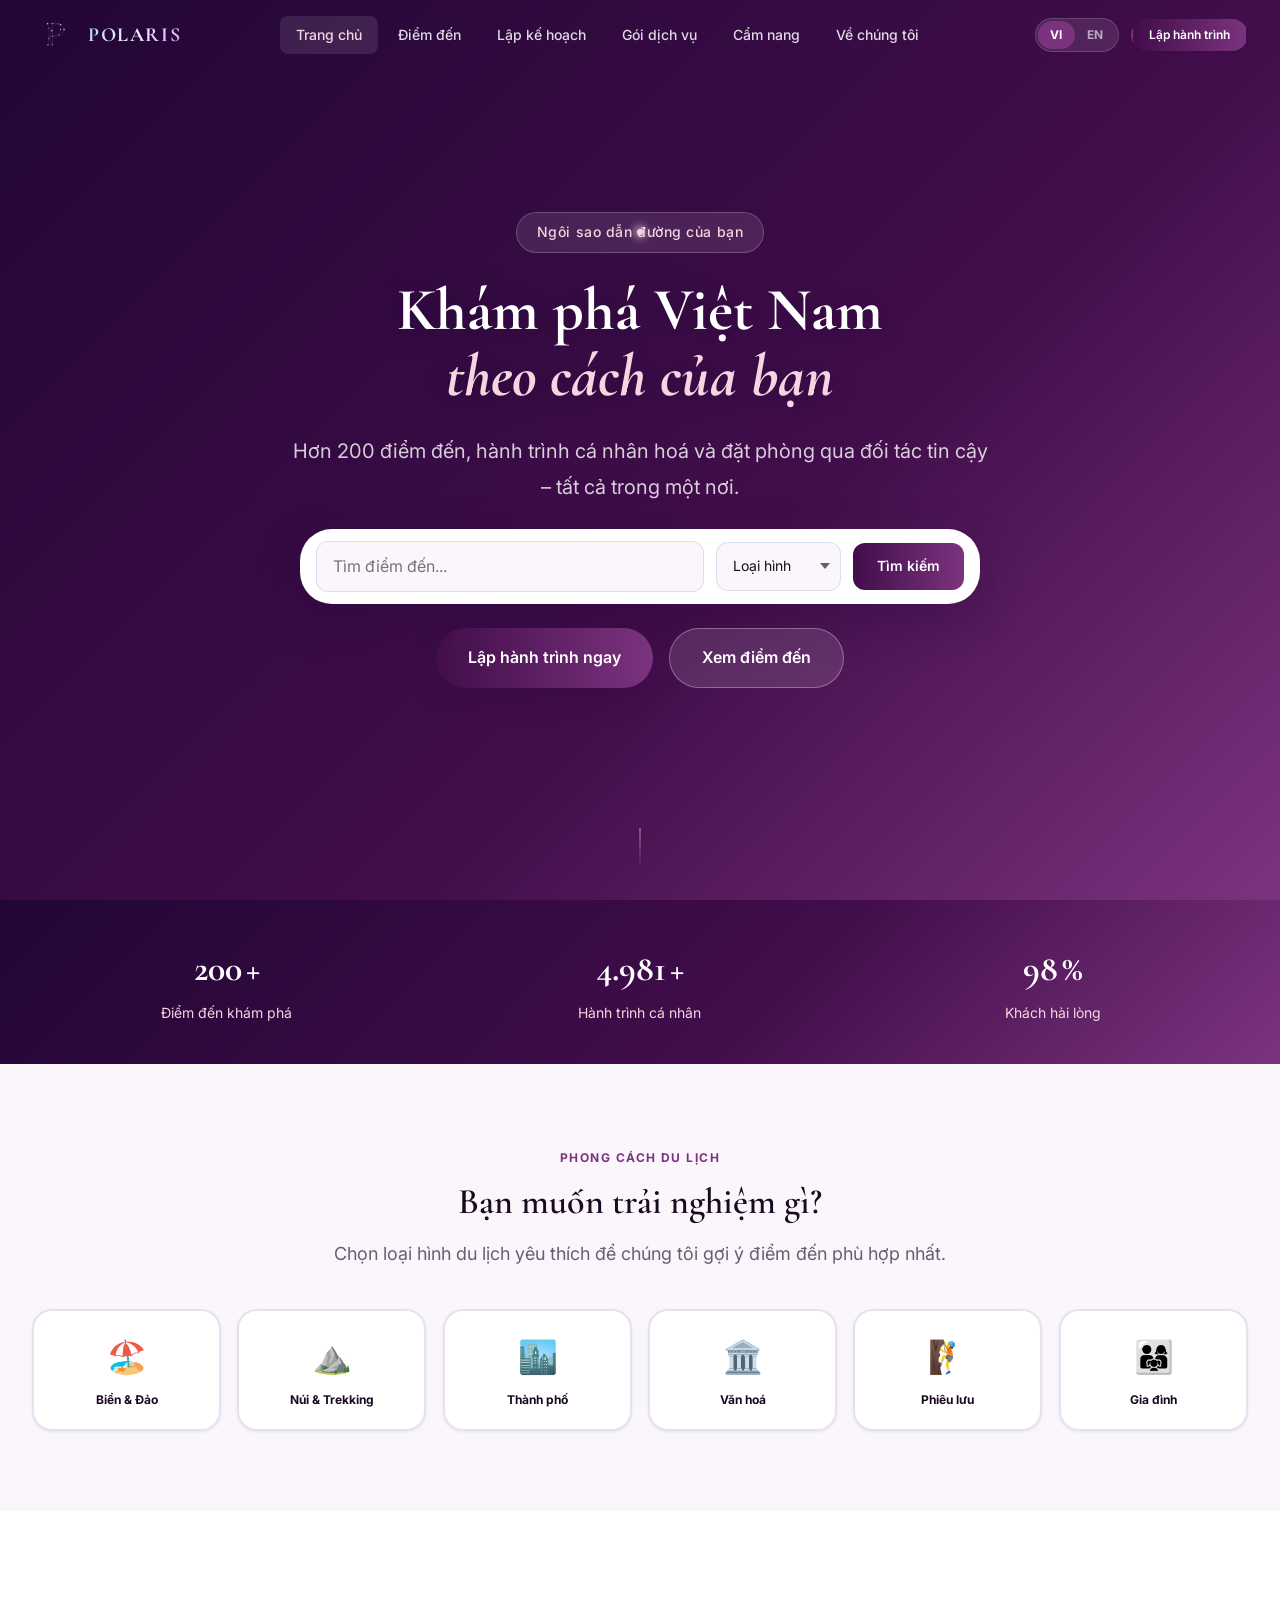
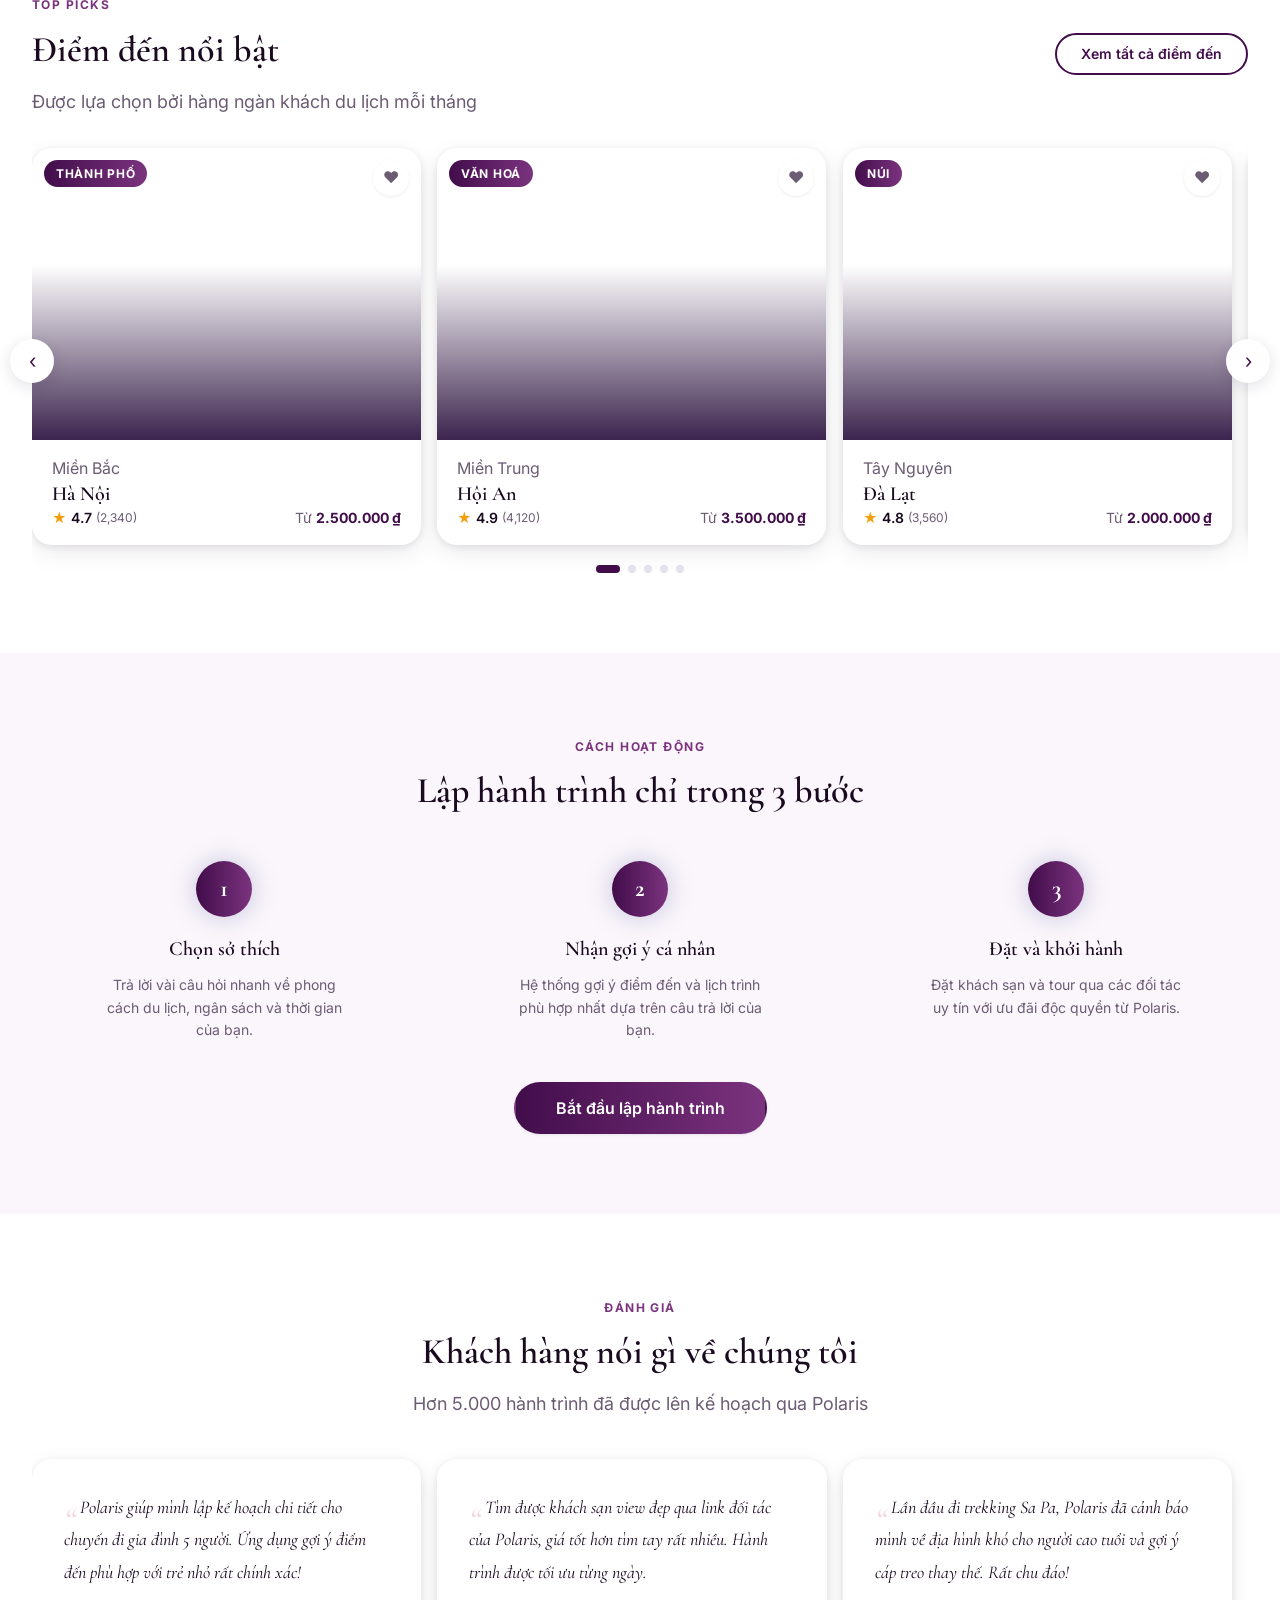
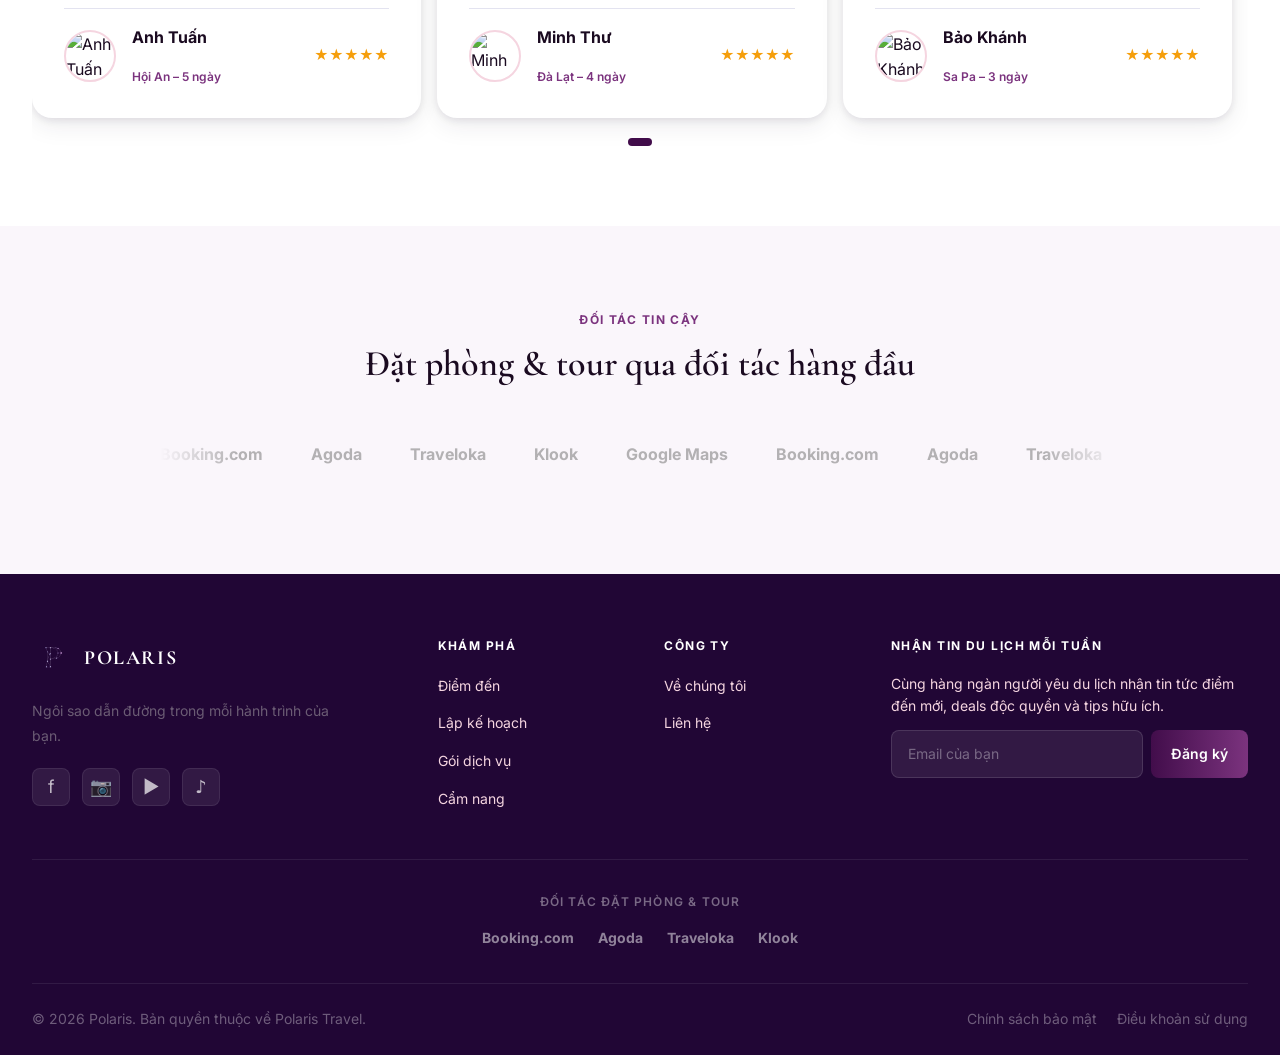
==== commit 1e8fc554: "feat(carousel): responsive windowed dots with perView scaling - Replace fixed dot count with windowe" ====
--- a/index.html
+++ b/index.html
@@ -608,7 +608,7 @@
                 <div
                     class="hero__bg"
                     style="
-                        background-image: url(&quot;https://images.unsplash.com/photo-1528360983277-13d401cdc186?w=1600&q=80&quot;);
+                        background-image: url(&quot;https://cafefcdn.com/203337114487263232/2025/9/2/img4406-1756791168120-17567911687321577528637.jpeg&quot;);
                     "
                 ></div>
                 <canvas id="star-canvas" aria-hidden="true"></canvas>
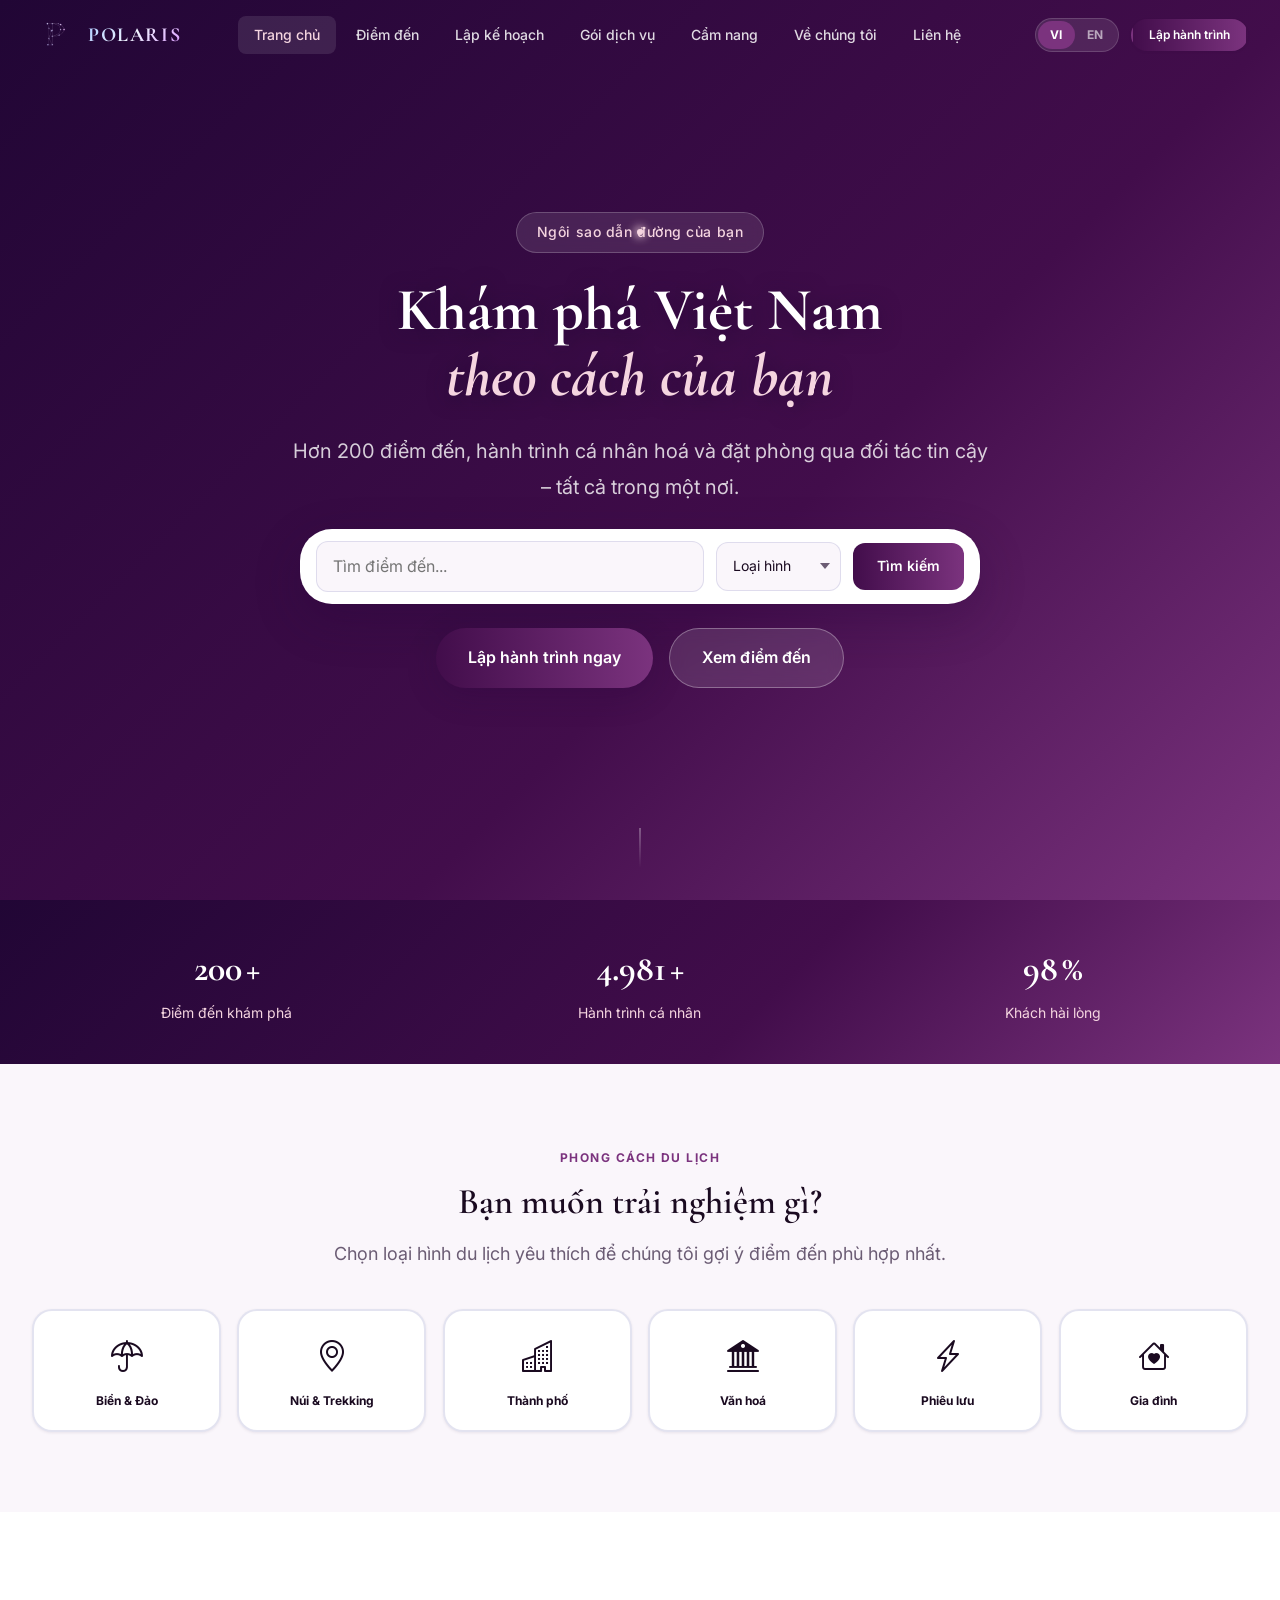
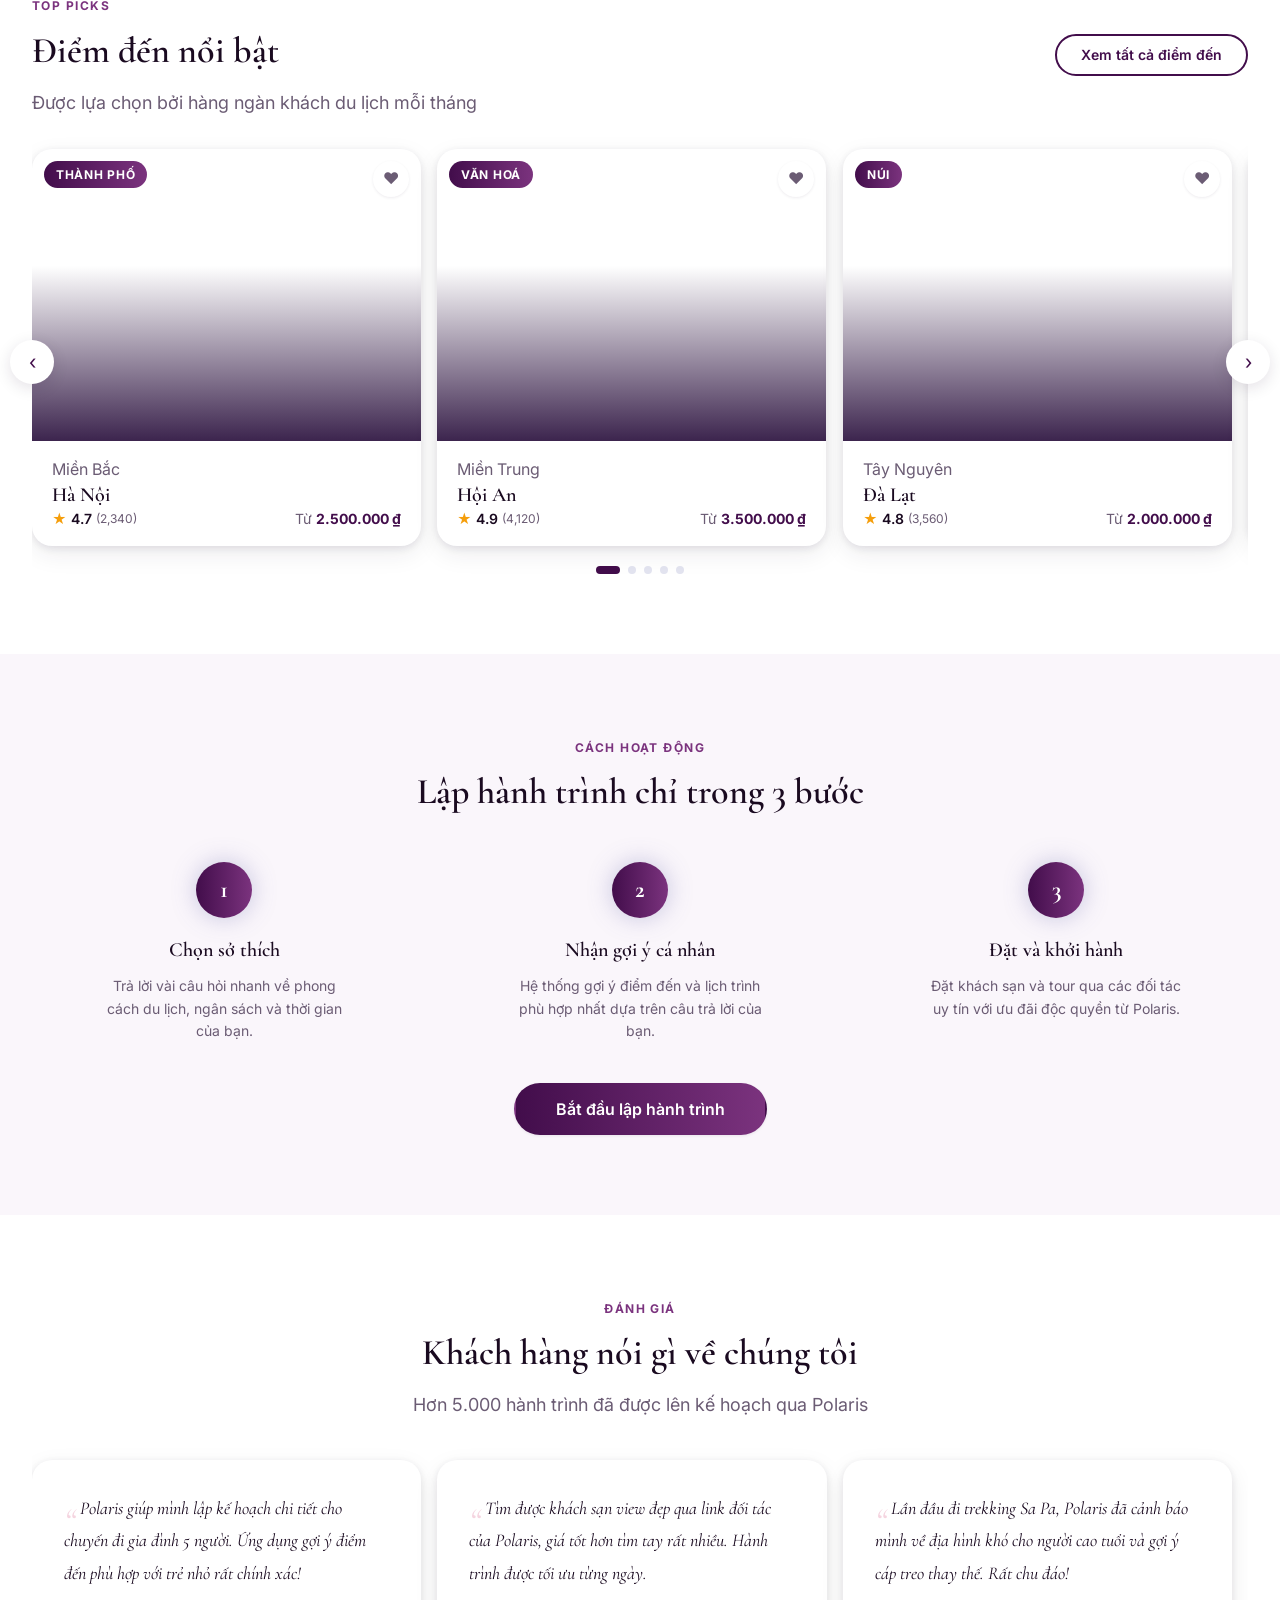
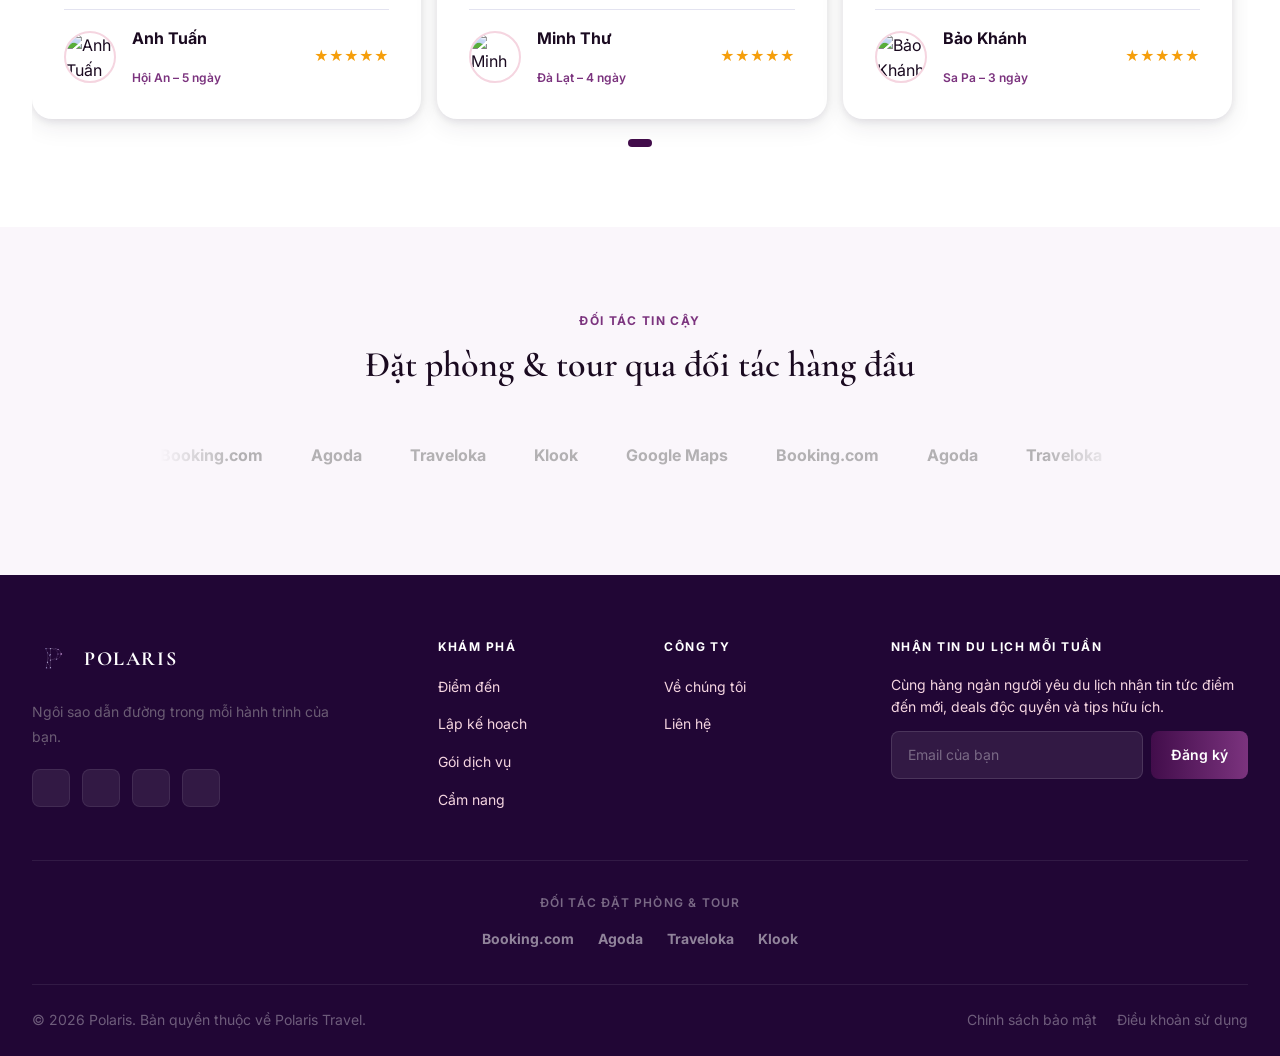
==== commit c6107cea: "feat(pages): add about & contact pages + icon system + i18n icon fix - Add about.html + js/pages/abo" ====
--- a/index.html
+++ b/index.html
@@ -107,6 +107,17 @@
         <link
             href="https://fonts.googleapis.com/css2?family=Cormorant+Garamond:ital,wght@0,400;0,600;0,700;1,400&family=Inter:wght@400;500;600;700&display=swap"
             rel="stylesheet"
+        />
+        <link
+            rel="stylesheet"
+            href="https://cdn.jsdelivr.net/npm/bootstrap-icons@1.11.3/font/bootstrap-icons.min.css"
+        />
+        <link
+            rel="stylesheet"
+            href="https://cdnjs.cloudflare.com/ajax/libs/font-awesome/7.0.1/css/all.min.css"
+            integrity="sha512-2SwdPD6INVrV/lHTZbO2nodKhrnDdJK9/kg2XD1r9uGqPo1cUbujc+IYdlYdEErWNu69gVcYgdxlmVmzTWnetw=="
+            crossorigin="anonymous"
+            referrerpolicy="no-referrer"
         />
 
         <!-- CSS -->
@@ -479,11 +490,18 @@
                         >Cẩm nang</a
                     >
                     <a
-                        href="#!"
+                        href="about.html"
                         class="navbar__link"
                         data-nav-page="about.html"
                         data-i18n="nav.about"
                         >Về chúng tôi</a
+                    >
+                    <a
+                        href="contact.html"
+                        class="navbar__link"
+                        data-nav-page="contact.html"
+                        data-i18n="nav.contact"
+                        >Liên hệ</a
                     >
                 </nav>
 
@@ -562,14 +580,14 @@
                     >Cẩm nang</a
                 >
                 <a
-                    href="#!"
+                    href="about.html"
                     class="navbar__mobile-link"
                     data-nav-page="about.html"
                     data-i18n="nav.about"
                     >Về chúng tôi</a
                 >
                 <a
-                    href="#!"
+                    href="contact.html"
                     class="navbar__mobile-link"
                     data-nav-page="contact.html"
                     data-i18n="nav.contact"
@@ -802,38 +820,62 @@
                             href="destinations.html?type=beach"
                             class="pref-tile"
                         >
-                            <span class="pref-tile__icon">🏖️</span>
+                            <span class="pref-tile__icon"
+                                ><i
+                                    class="bi bi-umbrella"
+                                    aria-hidden="true"
+                                ></i
+                            ></span>
                             <span data-i18n="pref.beach">Biển & Đảo</span>
                         </a>
                         <a
                             href="destinations.html?type=mountain"
                             class="pref-tile"
                         >
-                            <span class="pref-tile__icon">⛰️</span>
+                            <span class="pref-tile__icon"
+                                ><i class="bi bi-geo-alt" aria-hidden="true"></i
+                            ></span>
                             <span data-i18n="pref.mountain"
                                 >Núi & Trekking</span
                             >
                         </a>
                         <a href="destinations.html?type=city" class="pref-tile">
-                            <span class="pref-tile__icon">🏙️</span>
+                            <span class="pref-tile__icon"
+                                ><i
+                                    class="bi bi-buildings"
+                                    aria-hidden="true"
+                                ></i
+                            ></span>
                             <span data-i18n="pref.city">Thành phố</span>
                         </a>
                         <a
                             href="destinations.html?type=cultural"
                             class="pref-tile"
                         >
-                            <span class="pref-tile__icon">🏛️</span>
+                            <span class="pref-tile__icon"
+                                ><i class="bi bi-bank2" aria-hidden="true"></i
+                            ></span>
                             <span data-i18n="pref.culture">Văn hoá</span>
                         </a>
                         <a
                             href="destinations.html?type=adventure"
                             class="pref-tile"
                         >
-                            <span class="pref-tile__icon">🧗</span>
+                            <span class="pref-tile__icon"
+                                ><i
+                                    class="bi bi-lightning-charge"
+                                    aria-hidden="true"
+                                ></i
+                            ></span>
                             <span data-i18n="pref.adventure">Phiêu lưu</span>
                         </a>
                         <a href="planner.html?group=family" class="pref-tile">
-                            <span class="pref-tile__icon">👨‍👩‍👧</span>
+                            <span class="pref-tile__icon"
+                                ><i
+                                    class="bi bi-house-heart"
+                                    aria-hidden="true"
+                                ></i
+                            ></span>
                             <span data-i18n="pref.family">Gia đình</span>
                         </a>
                     </div>
@@ -1111,7 +1153,8 @@
                             👥 Nhóm bạn
                         </button>
                         <button class="planner-chip" data-value="family">
-                            👨‍👩‍👧 Gia đình
+                            <i class="bi bi-house-heart" aria-hidden="true"></i>
+                            Gia đình
                         </button>
                     </div>
                 </div>
@@ -1178,29 +1221,29 @@
                         </p>
                         <div class="footer__socials">
                             <a
-                                href="#"
+                                href="#!"
                                 class="footer__social"
                                 aria-label="Facebook"
-                                >f</a
-                            >
+                                ><i class="fa-brands fa-facebook"></i
+                            ></a>
                             <a
                                 href="#"
                                 class="footer__social"
                                 aria-label="Instagram"
-                                >📷</a
-                            >
+                                ><i class="fa-brands fa-instagram"></i
+                            ></a>
                             <a
                                 href="#"
                                 class="footer__social"
                                 aria-label="YouTube"
-                                >▶</a
-                            >
+                                ><i class="fa-brands fa-youtube"></i
+                            ></a>
                             <a
                                 href="#"
                                 class="footer__social"
                                 aria-label="TikTok"
-                                >♪</a
-                            >
+                                ><i class="fa-brands fa-tiktok"></i
+                            ></a>
                         </div>
                     </div>
                     <!-- Explore -->
@@ -1257,7 +1300,7 @@
                         <ul class="footer__links">
                             <li>
                                 <a
-                                    href="#!"
+                                    href="about.html"
                                     class="footer__link"
                                     data-i18n="nav.about"
                                     >Về chúng tôi</a
@@ -1265,7 +1308,7 @@
                             </li>
                             <li>
                                 <a
-                                    href="#!"
+                                    href="contact.html"
                                     class="footer__link"
                                     data-i18n="nav.contact"
                                     >Liên hệ</a
